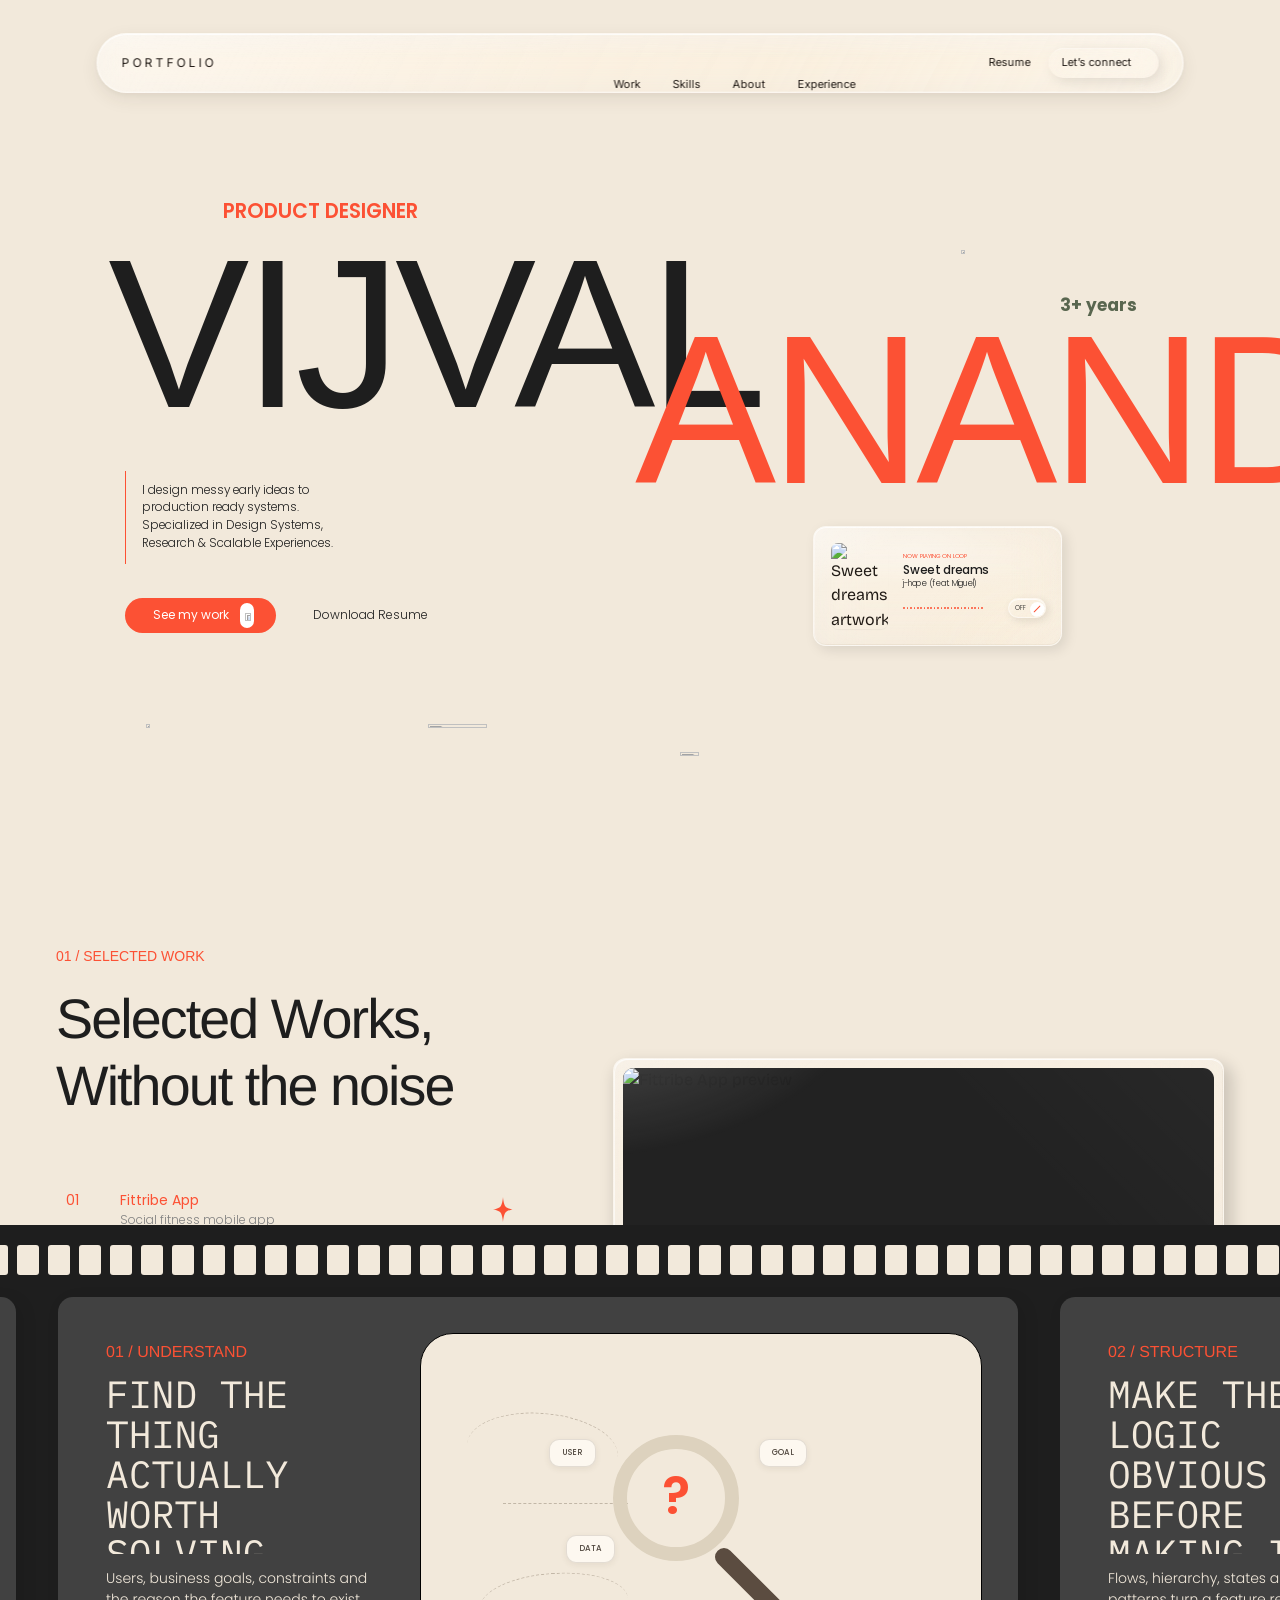
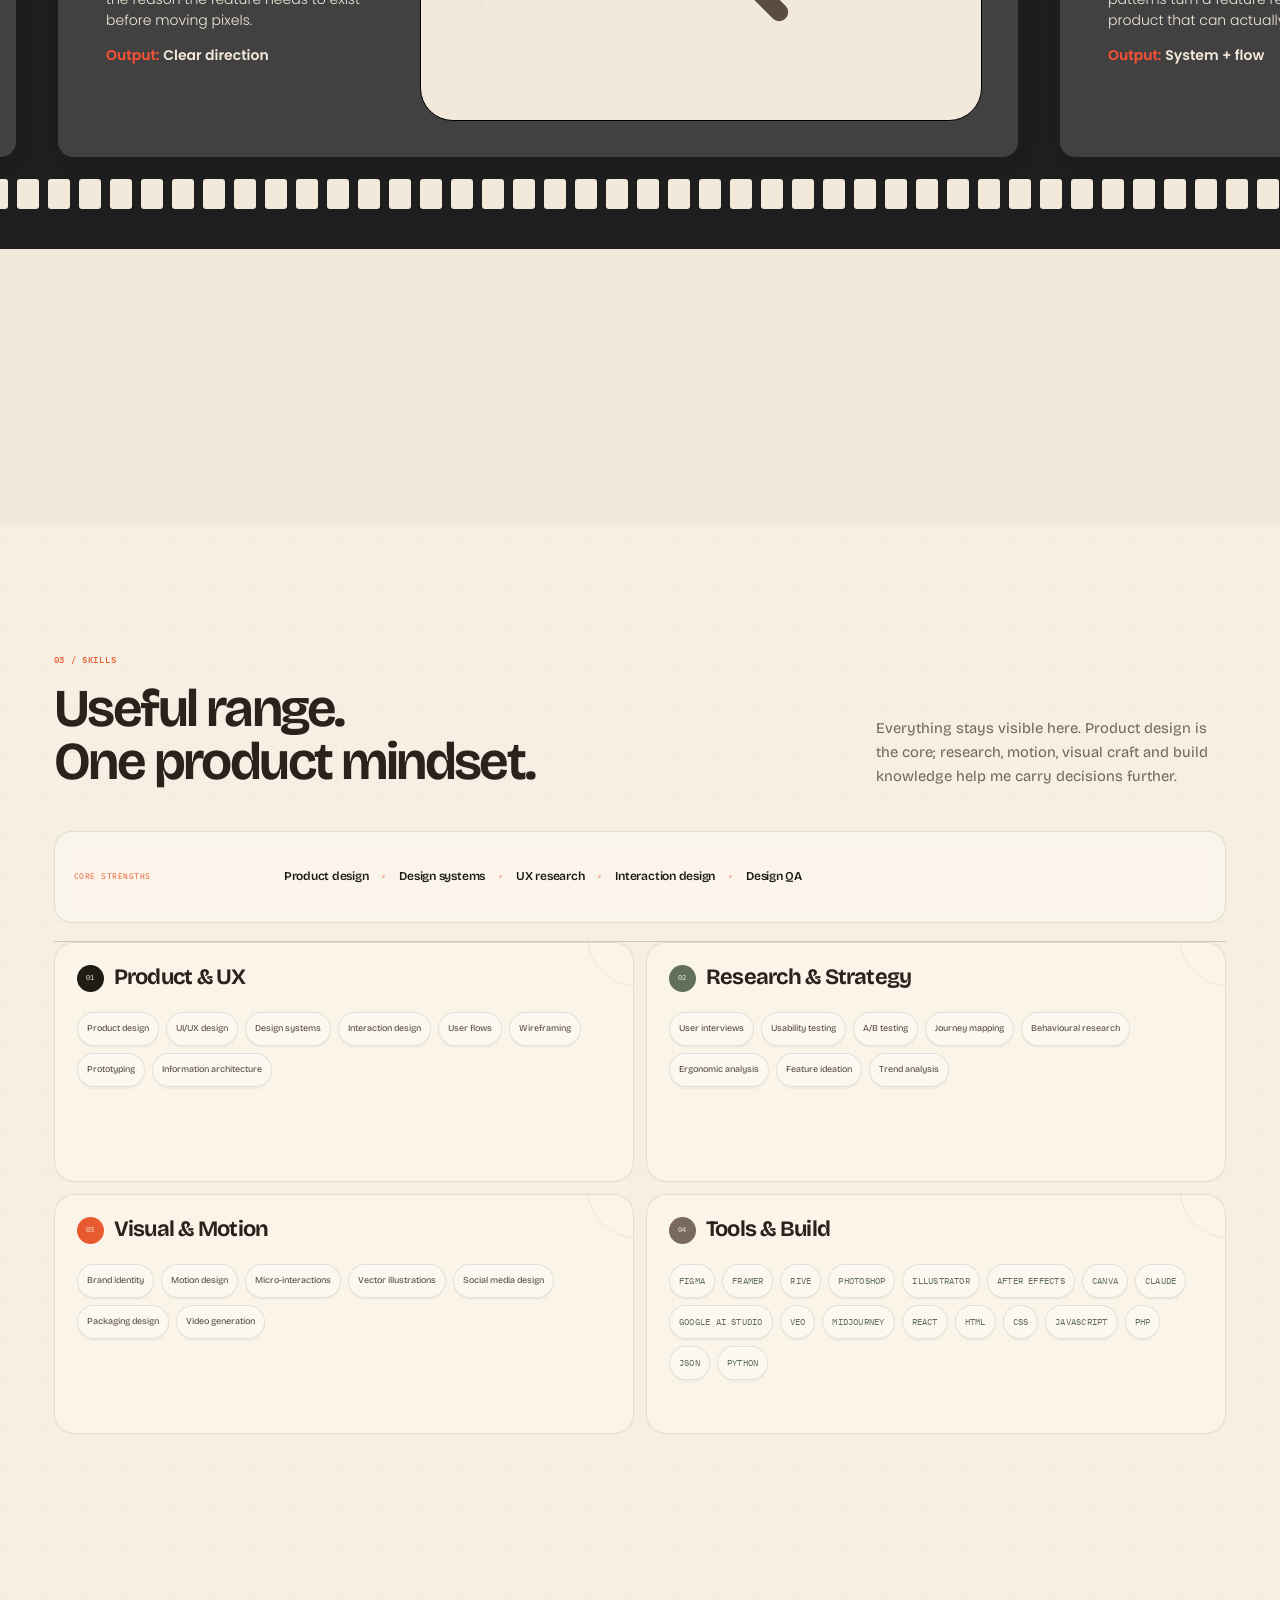
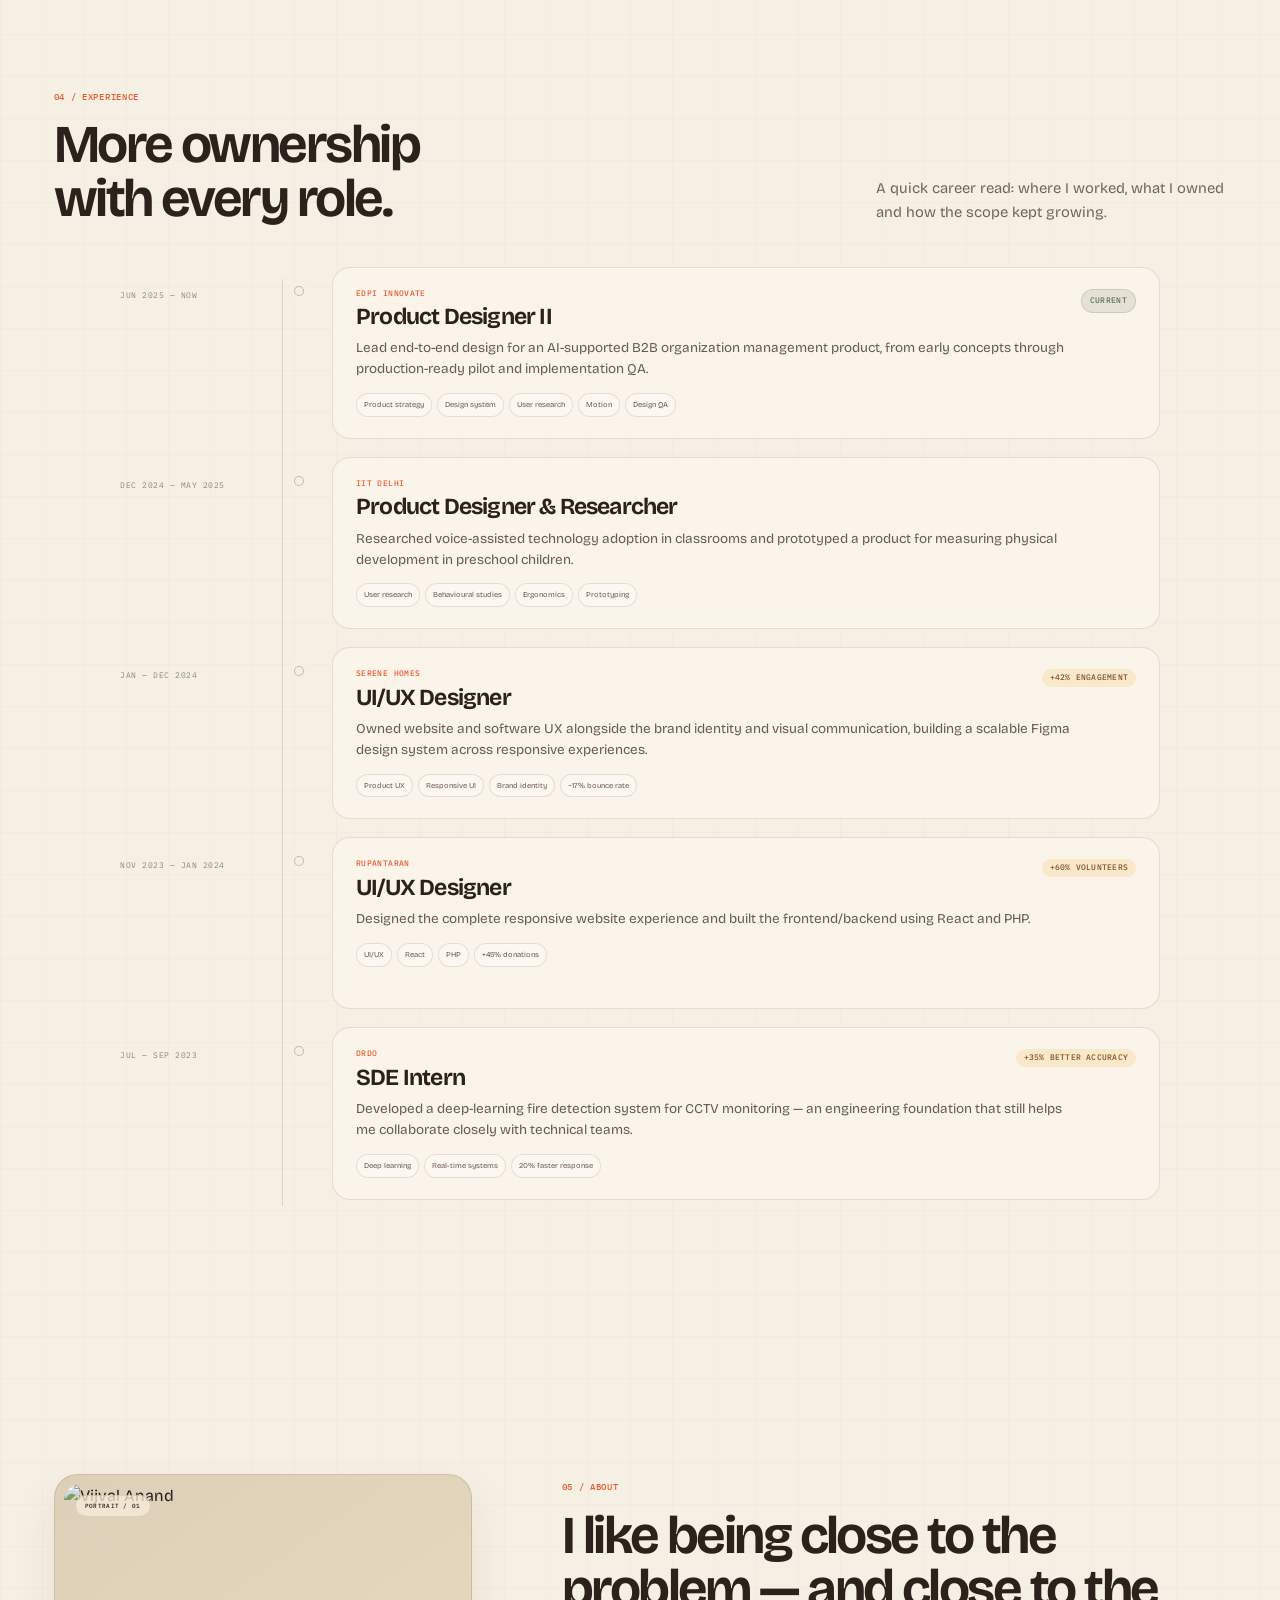
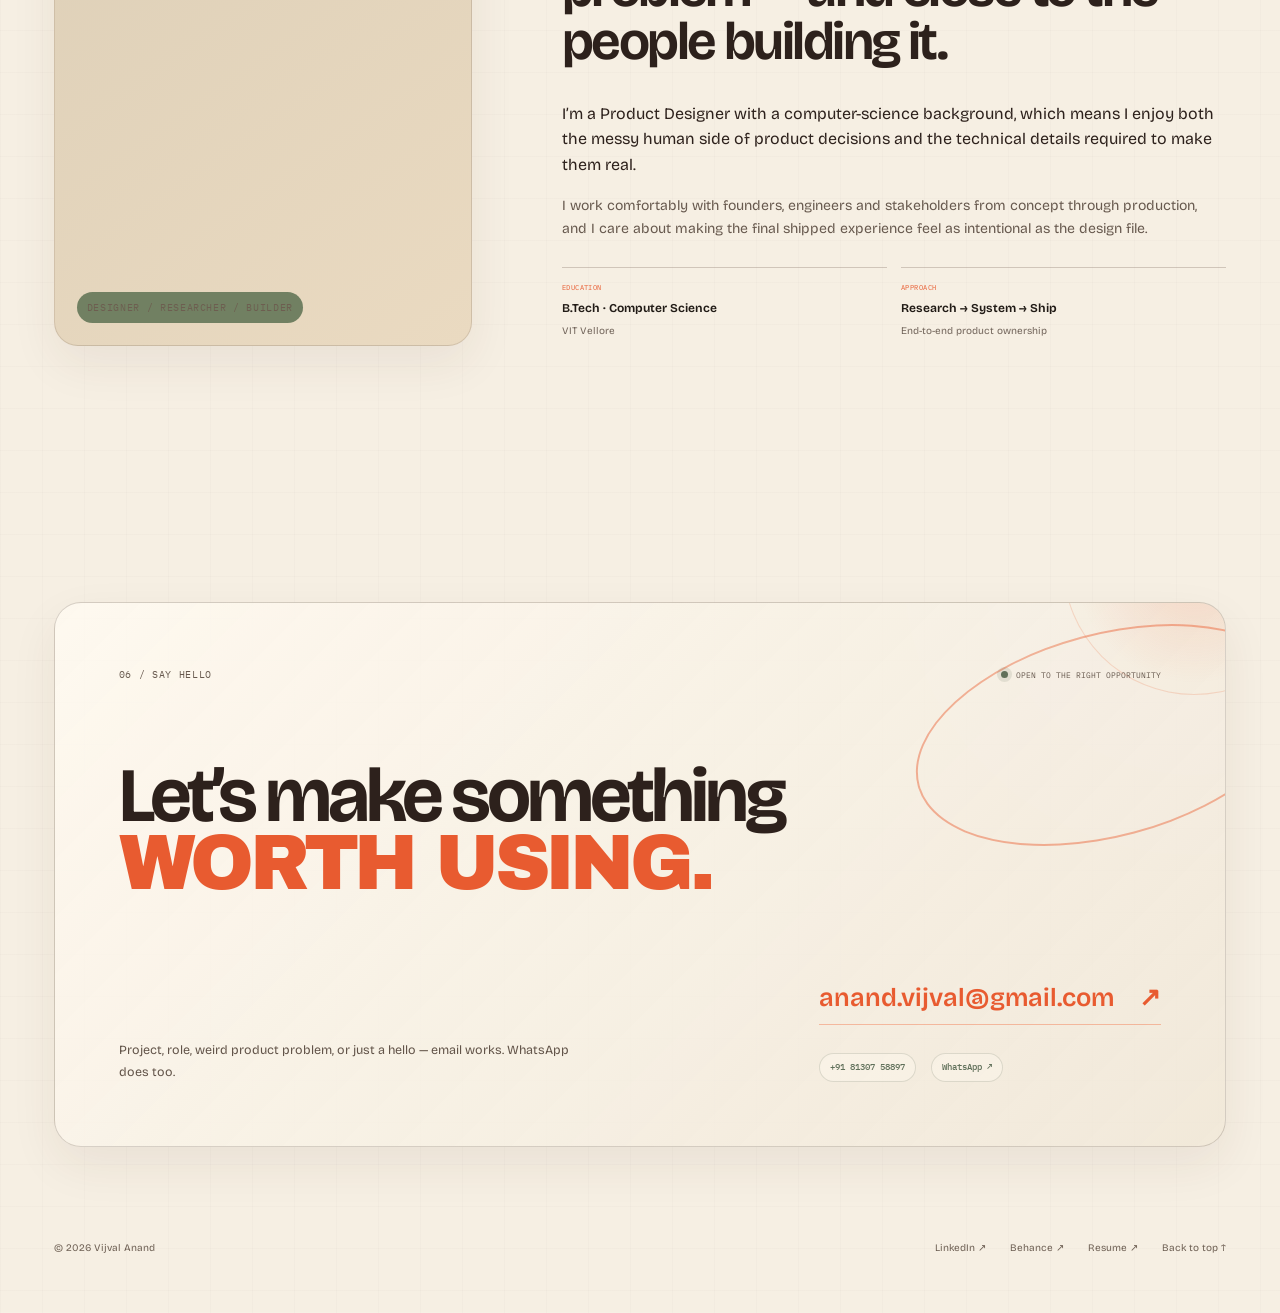
==== _scale-source/index.html @ d4553164 "Add files via upload" ====
<!doctype html>
<html lang="en">
<head>
  <meta charset="UTF-8" />
  <meta name="viewport" content="width=device-width, initial-scale=1.0" />
  <meta name="theme-color" content="#f4ead8" />
  <meta name="description" content="Vijval Anand — Product Designer working across B2B, SaaS, AI products, design systems, research and motion." />
  <title>Vijval Anand — Product Designer</title>
  <link rel="preconnect" href="https://fonts.googleapis.com">
  <link rel="preconnect" href="https://fonts.gstatic.com" crossorigin>
  <link rel="preconnect" href="https://fonts.cdnfonts.com" crossorigin>
  <link href="https://fonts.googleapis.com/css2?family=Archivo+Black&family=Bricolage+Grotesque:opsz,wght@12..96,400;12..96,500;12..96,600;12..96,700;12..96,800&family=IBM+Plex+Mono:wght@400;500&display=swap" rel="stylesheet">
  <link rel="stylesheet" href="style.css" />
  <link rel="stylesheet" href="retro-fusion.css" />
  <link rel="stylesheet" href="refine.css" />
  <link rel="stylesheet" href="polish.css" />
  <link href="https://fonts.googleapis.com/css2?family=Inter:wght@400&family=Poppins:wght@300;400;500;600;700&display=swap" rel="stylesheet">
  <link rel="stylesheet" href="figma-hero.css" />
  <link href="https://fonts.cdnfonts.com/css/zillah-modern" rel="stylesheet">
  <link rel="preload" as="image" href="assets/figma-work/fittribe-thumbnail.webp" type="image/webp" fetchpriority="high">
  <link rel="preload" as="image" href="assets/textures/figma-noise.png" type="image/png">
  <link rel="stylesheet" href="figma-work.css" />
  <link rel="stylesheet" href="figma-process.css" />
</head>
<body>
  <div class="grain" aria-hidden="true"></div>
  <div class="cursor-glow" aria-hidden="true"></div>
  <div class="scroll-progress" aria-hidden="true"><span></span></div>

  <nav class="figma-nav" aria-label="Primary navigation" data-figma-node="429:2375">
          <a class="figma-nav-logo" href="#top">PORTFOLIO</a>
          <div class="figma-nav-links">
            <a href="#work">Work</a>
            <a href="#skills">Skills</a>
            <a href="#about">About</a>
            <a href="#experience">Experience</a>
          </div>
          <div class="figma-nav-actions">
            <a class="figma-nav-resume" href="assets/Vijval_Resume.pdf" data-resume-trigger>Resume</a>
            <a class="figma-connect-glass" href="#contact">
              <span>Let’s connect</span>
              <img src="https://www.figma.com/api/mcp/asset/bf5cb0ce-2b93-4015-be68-c9fdbb4f3000.svg" alt="" aria-hidden="true" />
            </a>
          </div>
        </nav>

  <main id="top">
    <section class="figma-hero-section" aria-label="Vijval Anand — Product Designer">
      <div class="figma-hero-stage" data-figma-node="429:2303">

        <div class="figma-role-label" data-figma-node="429:2371">
          <span>PRODUCT DESIGNER</span>
          <img src="https://www.figma.com/api/mcp/asset/9bc28265-2f8c-491a-a701-039bccd8dd89.svg" alt="" aria-hidden="true" />
        </div>

        <div class="figma-name figma-name-first" data-noise-text="VIJVAL" data-figma-node="429:2210">VIJVAL</div>
        <div class="figma-name figma-name-last" data-noise-text="ANAND" data-figma-node="429:2211">ANAND</div>
        <div class="figma-years" data-figma-node="429:2212">3+ years</div>

        <div class="figma-intro" data-figma-node="429:2274">
          <span class="figma-intro-line" aria-hidden="true"></span>
          <p>I design messy early ideas to production ready systems. Specialized in Design Systems, Research &amp; Scalable Experiences.</p>
        </div>

        <div class="figma-actions" data-figma-node="429:2407">
          <a class="figma-primary-action" href="#work">
            <span>See my work</span>
            <span class="figma-action-icon"><img src="https://www.figma.com/api/mcp/asset/d17f0d89-137d-4827-969a-152e651d9ded.svg" alt="" aria-hidden="true" /></span>
          </a>
          <a class="figma-resume-action" href="assets/Vijval_Resume.pdf" data-resume-trigger>
            <span>Download Resume</span>
            <img src="https://www.figma.com/api/mcp/asset/ec9b4a0a-3a9a-4280-a5f1-060e885b06fa.svg" alt="" aria-hidden="true" />
          </a>
        </div>

        <img class="figma-computer-shadow" src="https://www.figma.com/api/mcp/asset/3cc7a2b1-2b98-421b-8ca0-23deaf1c7db9.svg" alt="" aria-hidden="true" />
        <img class="figma-lower-shadow" src="https://www.figma.com/api/mcp/asset/7df8db91-e3bf-4e87-8553-56e8a553bc9f.svg" alt="" aria-hidden="true" />

        <div class="figma-computer" data-figma-node="429:2374" aria-hidden="true">
          <img src="https://www.figma.com/api/mcp/asset/e1ca678e-19d3-4ded-a8ff-3c6119bc28ba.png" alt="" />
        </div>

        <article class="figma-music-card figma-liquid-glass" data-figma-node="429:2310" aria-label="Sweet dreams music player by j-hope featuring Miguel">
          <span class="figma-glass-specular" aria-hidden="true"></span>
          <img class="figma-album-art" src="assets/figma-hero/sweet-dreams.png" alt="Sweet dreams artwork featuring j-hope" />
          <div class="figma-track-info">
            <div class="figma-track-copy">
              <span class="figma-playing-label">NOW PLAYING ON LOOP</span>
              <strong>Sweet dreams</strong>
              <span class="figma-track-artist">j-hope (feat. Miguel)</span>
            </div>
            <div class="figma-player-row">
              <div class="figma-waveform" aria-label="Audio waveform visualizer" aria-hidden="true">
                <span class="wave-bar" style="--idle-h:4px"></span>
                <span class="wave-bar" style="--idle-h:8px"></span>
                <span class="wave-bar" style="--idle-h:13px"></span>
                <span class="wave-bar" style="--idle-h:18px"></span>
                <span class="wave-bar" style="--idle-h:11px"></span>
                <span class="wave-bar" style="--idle-h:15px"></span>
                <span class="wave-bar" style="--idle-h:10px"></span>
                <span class="wave-bar" style="--idle-h:7px"></span>
                <span class="wave-bar" style="--idle-h:5px"></span>
                <span class="wave-bar" style="--idle-h:3px"></span>
                <span class="wave-bar" style="--idle-h:2px"></span>
                <span class="wave-bar" style="--idle-h:2px"></span>
                <span class="wave-bar" style="--idle-h:2px"></span>
                <span class="wave-bar" style="--idle-h:2px"></span>
                <span class="wave-bar" style="--idle-h:2px"></span>
                <span class="wave-bar" style="--idle-h:2px"></span>
                <span class="wave-bar" style="--idle-h:2px"></span>
                <span class="wave-bar" style="--idle-h:2px"></span>
                <span class="wave-bar" style="--idle-h:2px"></span>
                <span class="wave-bar" style="--idle-h:2px"></span>
                <span class="wave-bar" style="--idle-h:2px"></span>
                <span class="wave-bar" style="--idle-h:2px"></span>
                <span class="wave-bar" style="--idle-h:2px"></span>
                <span class="wave-bar" style="--idle-h:2px"></span>
              </div>
              <button class="figma-sound-toggle figma-liquid-glass-toggle" type="button" aria-pressed="false" aria-label="Turn music on">
                <span class="figma-sound-label">OFF</span>
                <span class="figma-sound-icon" aria-hidden="true">
                  <img src="https://www.figma.com/api/mcp/asset/f67e00c0-a671-408b-be11-2dcfa74e40b6.svg" alt="" />
                  <i class="figma-mute-slash"></i>
                </span>
              </button>
            </div>
          </div>
          <audio class="figma-hero-audio" preload="auto" loop playsinline src="assets/audio/sweet-dreams.mp3"></audio>
          <span class="sr-only figma-audio-status" aria-live="polite">Music is off</span>
        </article>

        <img class="figma-star figma-star-bottom" src="https://www.figma.com/api/mcp/asset/a44b5888-bd8c-495c-a899-9b7d9380162c.svg" alt="" aria-hidden="true" />
        <img class="figma-star figma-star-top" src="https://www.figma.com/api/mcp/asset/a44b5888-bd8c-495c-a899-9b7d9380162c.svg" alt="" aria-hidden="true" />
      </div>
    </section>

    <section id="work" class="figma-work-section" aria-label="Selected work" data-figma-node="436:3098">
      <div class="figma-work-layout">
        <div class="figma-work-left">
          <header class="figma-work-heading" data-figma-node="436:3100">
            <p class="figma-work-kicker" data-figma-node="436:3102">01 / SELECTED WORK</p>
            <h2 class="figma-work-title" data-figma-node="436:3103">
              <span class="figma-work-title-text">
                <span>Selected Works,</span>
                <span>Without the noise</span>
              </span>
            </h2>
          </header>

          <div id="figma-work-list" class="figma-work-list" aria-label="Selected portfolio projects"></div>
        </div>

        <div class="figma-work-preview-wrap">
          <article id="figma-work-preview" class="figma-work-preview" aria-live="polite" data-figma-node="436:3152"></article>
        </div>
      </div>
    </section>

    <section id="process" class="figma-process-section" aria-label="How I work" data-figma-node="455:4405">
      <div class="figma-process-stage">
        <p class="figma-process-kicker" data-figma-node="455:4409">02 / HOW I WORK</p>

        <h2 class="figma-process-title" data-figma-node="455:4406">
          <span>Simple process</span>
          <span>Strong follow through</span>
        </h2>

        <div class="figma-process-note" data-figma-node="455:4407">
          <p>I stay close to the problem from the first question to implementation, so the thinking does not disappear at handoff.</p>
        </div>

        <div class="figma-film" id="figma-process-film" data-figma-node="455:4411">
          <div class="figma-film-perfs figma-film-perfs-top" aria-hidden="true"></div>

          <div class="figma-film-scenes">
            <article class="figma-film-card figma-film-card-blank" aria-hidden="true"></article>

            <article class="figma-film-card" data-process-step="01">
              <div class="figma-film-copy">
                <span class="figma-film-step">01 / UNDERSTAND</span>
                <h3>Find the thing actually worth solving.</h3>
                <p>Users, business goals, constraints and the reason the feature needs to exist before moving pixels.</p>
                <p class="figma-film-output"><strong>Output:</strong> <b>Clear direction</b></p>
              </div>
              <div class="figma-process-visual" aria-hidden="true">
                <span class="fp-dash fp-dash-a"></span>
                <span class="fp-dash fp-dash-b"></span>
                <span class="fp-dash fp-dash-c"></span>
                <span class="fp-chip fp-user">USER</span>
                <span class="fp-chip fp-data">DATA</span>
                <span class="fp-chip fp-goal">GOAL</span>
                <span class="fp-lens"><em>?</em><i></i></span>
              </div>
            </article>

            <article class="figma-film-card" data-process-step="02">
              <div class="figma-film-copy">
                <span class="figma-film-step">02 / STRUCTURE</span>
                <h3>Make the logic obvious before making it beautiful.</h3>
                <p>Flows, hierarchy, states and reusable patterns turn a feature request into a product that can actually scale.</p>
                <p class="figma-film-output"><strong>Output:</strong> <b>System + flow</b></p>
              </div>
              <div class="figma-process-visual" aria-hidden="true">
                <span class="fp-dash fp-dash-a"></span>
                <span class="fp-dash fp-dash-b"></span>
                <span class="fp-dash fp-dash-c"></span>
                <span class="fp-chip fp-user">USER</span>
                <span class="fp-chip fp-data">DATA</span>
                <span class="fp-chip fp-goal">GOAL</span>
                <span class="fp-lens"><em>?</em><i></i></span>
              </div>
            </article>

            <article class="figma-film-card" data-process-step="03">
              <div class="figma-film-copy">
                <span class="figma-film-step">03 / PROTOTYPE</span>
                <h3>Make it real enough to break early.</h3>
                <p>I prototype the moments that matter, test assumptions and let motion explain behaviour before engineering has to guess.</p>
                <p class="figma-film-output"><strong>Output:</strong> <b>Testable behaviour</b></p>
              </div>
              <div class="figma-process-visual" aria-hidden="true">
                <span class="fp-dash fp-dash-a"></span>
                <span class="fp-dash fp-dash-b"></span>
                <span class="fp-dash fp-dash-c"></span>
                <span class="fp-chip fp-user">USER</span>
                <span class="fp-chip fp-data">DATA</span>
                <span class="fp-chip fp-goal">GOAL</span>
                <span class="fp-lens"><em>?</em><i></i></span>
              </div>
            </article>

            <article class="figma-film-card" data-process-step="04">
              <div class="figma-film-copy">
                <span class="figma-film-step">04 / SHIP + REFINE</span>
                <h3>Stay until the pixels survive production.</h3>
                <p>Handoff, implementation review, responsive behaviour and design QA. The final product matters more than the Figma screenshot.</p>
                <p class="figma-film-output"><strong>Output:</strong> <b>Design-accurate release</b></p>
              </div>
              <div class="figma-process-visual" aria-hidden="true">
                <span class="fp-dash fp-dash-a"></span>
                <span class="fp-dash fp-dash-b"></span>
                <span class="fp-dash fp-dash-c"></span>
                <span class="fp-chip fp-user">USER</span>
                <span class="fp-chip fp-data">DATA</span>
                <span class="fp-chip fp-goal">GOAL</span>
                <span class="fp-lens"><em>?</em><i></i></span>
              </div>
            </article>

            <article class="figma-film-card figma-film-card-blank figma-film-card-blank-end" aria-hidden="true"></article>
          </div>

          <div class="figma-film-perfs figma-film-perfs-bottom" aria-hidden="true"></div>
        </div>
      </div>
    </section>

    <section id="skills" class="skills-section shell section-space">
      <div class="section-heading reveal-up">
        <div>
          <span class="section-index mono">03 / SKILLS</span>
          <h2>Useful range.<br>One product mindset.</h2>
        </div>
        <p>Everything stays visible here. Product design is the core; research, motion, visual craft and build knowledge help me carry decisions further.</p>
      </div>

      <div class="skills-core reveal-up">
        <span class="mono">CORE STRENGTHS</span>
        <div class="skills-core-list">
          <strong>Product design</strong><i></i><strong>Design systems</strong><i></i><strong>UX research</strong><i></i><strong>Interaction design</strong><i></i><strong>Design QA</strong>
        </div>
      </div>

      <div class="skills-board">
        <article class="skill-row reveal-up">
          <div class="skill-row-title"><span class="mono">01</span><h3>Product & UX</h3></div>
          <div class="skill-chips"><span>Product design</span><span>UI/UX design</span><span>Design systems</span><span>Interaction design</span><span>User flows</span><span>Wireframing</span><span>Prototyping</span><span>Information architecture</span></div>
        </article>
        <article class="skill-row reveal-up">
          <div class="skill-row-title"><span class="mono">02</span><h3>Research & Strategy</h3></div>
          <div class="skill-chips"><span>User interviews</span><span>Usability testing</span><span>A/B testing</span><span>Journey mapping</span><span>Behavioural research</span><span>Ergonomic analysis</span><span>Feature ideation</span><span>Trend analysis</span></div>
        </article>
        <article class="skill-row reveal-up">
          <div class="skill-row-title"><span class="mono">03</span><h3>Visual & Motion</h3></div>
          <div class="skill-chips"><span>Brand identity</span><span>Motion design</span><span>Micro-interactions</span><span>Vector illustrations</span><span>Social media design</span><span>Packaging design</span><span>Video generation</span></div>
        </article>
        <article class="skill-row reveal-up">
          <div class="skill-row-title"><span class="mono">04</span><h3>Tools & Build</h3></div>
          <div class="skill-chips tool-chips"><span>Figma</span><span>Framer</span><span>Rive</span><span>Photoshop</span><span>Illustrator</span><span>After Effects</span><span>Canva</span><span>Claude</span><span>Google AI Studio</span><span>Veo</span><span>Midjourney</span><span>React</span><span>HTML</span><span>CSS</span><span>JavaScript</span><span>PHP</span><span>JSON</span><span>Python</span></div>
        </article>
      </div>
    </section>

    <section id="experience" class="experience-section shell section-space">
      <div class="section-heading reveal-up">
        <div>
          <span class="section-index mono">04 / EXPERIENCE</span>
          <h2>More ownership<br>with every role.</h2>
        </div>
        <p>A quick career read: where I worked, what I owned and how the scope kept growing.</p>
      </div>

      <div class="career-timeline" data-career-timeline>
        <div class="career-line" aria-hidden="true"><span></span></div>

        <article class="career-item reveal-up">
          <div class="career-date mono">JUN 2025 — NOW</div>
          <span class="career-node" aria-hidden="true"></span>
          <div class="career-card current-role">
            <div class="career-card-top">
              <div><span class="career-company">EdPi Innovate</span><h3>Product Designer II</h3></div>
              <span class="career-current">Current</span>
            </div>
            <p>Lead end-to-end design for an AI-supported B2B organization management product, from early concepts through production-ready pilot and implementation QA.</p>
            <div class="career-tags"><span>Product strategy</span><span>Design system</span><span>User research</span><span>Motion</span><span>Design QA</span></div>
          </div>
        </article>

        <article class="career-item reveal-up">
          <div class="career-date mono">DEC 2024 — MAY 2025</div>
          <span class="career-node" aria-hidden="true"></span>
          <div class="career-card">
            <div class="career-card-top"><div><span class="career-company">IIT Delhi</span><h3>Product Designer & Researcher</h3></div></div>
            <p>Researched voice-assisted technology adoption in classrooms and prototyped a product for measuring physical development in preschool children.</p>
            <div class="career-tags"><span>User research</span><span>Behavioural studies</span><span>Ergonomics</span><span>Prototyping</span></div>
          </div>
        </article>

        <article class="career-item reveal-up">
          <div class="career-date mono">JAN — DEC 2024</div>
          <span class="career-node" aria-hidden="true"></span>
          <div class="career-card">
            <div class="career-card-top"><div><span class="career-company">Serene Homes</span><h3>UI/UX Designer</h3></div><span class="career-impact">+42% engagement</span></div>
            <p>Owned website and software UX alongside the brand identity and visual communication, building a scalable Figma design system across responsive experiences.</p>
            <div class="career-tags"><span>Product UX</span><span>Responsive UI</span><span>Brand identity</span><span>−17% bounce rate</span></div>
          </div>
        </article>

        <article class="career-item reveal-up">
          <div class="career-date mono">NOV 2023 — JAN 2024</div>
          <span class="career-node" aria-hidden="true"></span>
          <div class="career-card">
            <div class="career-card-top"><div><span class="career-company">Rupantaran</span><h3>UI/UX Designer</h3></div><span class="career-impact">+60% volunteers</span></div>
            <p>Designed the complete responsive website experience and built the frontend/backend using React and PHP.</p>
            <div class="career-tags"><span>UI/UX</span><span>React</span><span>PHP</span><span>+45% donations</span></div>
          </div>
        </article>

        <article class="career-item reveal-up">
          <div class="career-date mono">JUL — SEP 2023</div>
          <span class="career-node" aria-hidden="true"></span>
          <div class="career-card">
            <div class="career-card-top"><div><span class="career-company">DRDO</span><h3>SDE Intern</h3></div><span class="career-impact">+35% better accuracy</span></div>
            <p>Developed a deep-learning fire detection system for CCTV monitoring — an engineering foundation that still helps me collaborate closely with technical teams.</p>
            <div class="career-tags"><span>Deep learning</span><span>Real-time systems</span><span>20% faster response</span></div>
          </div>
        </article>
      </div>
    </section>

    <section id="about" class="about-section shell section-space">
      <div class="about-image bento-reveal">
        <img src="assets/vijval-about.png" alt="Vijval Anand" />
        <div class="image-caption mono">DESIGNER / RESEARCHER / BUILDER</div>
      </div>

      <div class="about-copy reveal-up">
        <span class="section-index mono">05 / ABOUT</span>
        <h2>I like being close to the problem — and close to the people building it.</h2>
        <p class="about-lead">
          I’m a Product Designer with a computer-science background, which means I enjoy both the messy human side of product decisions and the technical details required to make them real.
        </p>
        <p>
          I work comfortably with founders, engineers and stakeholders from concept through production, and I care about making the final shipped experience feel as intentional as the design file.
        </p>

        <div class="about-facts">
          <div><span class="mono">Education</span><strong>B.Tech · Computer Science</strong><small>VIT Vellore</small></div>
          <div><span class="mono">Approach</span><strong>Research → System → Ship</strong><small>End-to-end product ownership</small></div>
        </div>
      </div>
    </section>

    <section id="contact" class="contact-section shell">
      <div class="contact-card reveal-up">
        <div class="contact-top">
          <span class="mono">06 / SAY HELLO</span>
          <span class="contact-availability"><i></i> OPEN TO THE RIGHT OPPORTUNITY</span>
        </div>
        <h2>Let’s make something<br><span class="contact-accent">worth using.</span></h2>
        <div class="contact-bottom">
          <p>Project, role, weird product problem, or just a hello — email works. WhatsApp does too.</p>
          <a class="contact-email" href="mailto:anand.vijval@gmail.com">anand.vijval@gmail.com <span>↗</span></a>
          <div class="contact-secondary">
            <a href="tel:+918130758897">+91 81307 58897</a>
            <a href="https://wa.me/918130758897" target="_blank" rel="noopener">WhatsApp ↗</a>
          </div>
        </div>
      </div>
    </section>
  </main>

  <footer class="site-footer shell">
    <div>© <span id="year"></span> Vijval Anand</div>
    <div class="footer-links">
      <a href="https://www.linkedin.com/in/vijval-anand" target="_blank" rel="noopener">LinkedIn ↗</a>
      <a href="https://www.behance.net/vijvalanand" target="_blank" rel="noopener">Behance ↗</a>
      <a href="assets/Vijval_Resume.pdf" target="_blank" rel="noopener">Resume ↗</a>
      <a href="#top">Back to top ↑</a>
    </div>
  </footer>


  <div id="viewer" class="viewer" aria-hidden="true">
    <button class="viewer-backdrop" type="button" aria-label="Close viewer"></button>
    <div class="viewer-shell" role="dialog" aria-modal="true" aria-labelledby="viewer-title">
      <div class="viewer-bar"><div><span class="mono">VIEWING</span><strong id="viewer-title">Project</strong></div><button id="viewer-close" class="viewer-close tactile" type="button" aria-label="Close project viewer">×</button></div>
      <div id="viewer-content" class="viewer-content"></div>
    </div>
  </div>

  <script src="https://cdnjs.cloudflare.com/ajax/libs/gsap/3.12.5/gsap.min.js"></script>
  <script src="https://cdnjs.cloudflare.com/ajax/libs/gsap/3.12.5/ScrollTrigger.min.js"></script>
  <script src="projects.js"></script>
  <script src="script.js"></script>
  <script src="refine.js"></script>
  <script src="figma-work.js"></script>
  <script src="figma-process.js"></script>
  <script src="assets/audio/sweet-dreams-waveform.js"></script>
  <script src="figma-hero.js"></script>
</body>
</html>
---- _scale-source/style.css ----
:root {
  --bg: #f4f2ed;
  --surface: #ebe8e1;
  --surface-2: #e2ded5;
  --surface-soft: rgba(255,255,255,.32);
  --ink: #171714;
  --muted: #5d5a53;
  --muted-soft: #817d74;
  --line: rgba(23, 23, 20, .13);
  --line-strong: rgba(23, 23, 20, .20);
  --white: #fbfaf6;
  --accent: #5866df;
  --accent-soft: #d7dcff;
  --lime: #d3f57d;
  --radius: 26px;
  --gutter: clamp(24px, 5vw, 72px);
  --shell: min(1320px, calc(100vw - (var(--gutter) * 2)));
  --section-gap: clamp(120px, 13vw, 190px);
  --ease-smooth: cubic-bezier(.2,.75,.2,1);
}

* { box-sizing: border-box; }
html { scroll-behavior: smooth; }
html, body { min-height: 100%; }
body {
  margin: 0;
  background: var(--bg);
  color: var(--ink);
  font-family: "Manrope", sans-serif;
  -webkit-font-smoothing: antialiased;
  text-rendering: optimizeLegibility;
  overflow-x: hidden;
}
body.menu-open { overflow: hidden; }

::selection { background: var(--accent); color: #fff; }
img { display: block; width: 100%; }
a { color: inherit; text-decoration: none; }
button { font: inherit; }
section[id] { scroll-margin-top: 110px; }

.grain {
  pointer-events: none;
  position: fixed;
  inset: 0;
  z-index: 9999;
  opacity: .065;
  mix-blend-mode: multiply;
  background-image: url("data:image/svg+xml,%3Csvg viewBox='0 0 180 180' xmlns='http://www.w3.org/2000/svg'%3E%3Cfilter id='n'%3E%3CfeTurbulence type='fractalNoise' baseFrequency='.88' numOctaves='4' stitchTiles='stitch'/%3E%3C/filter%3E%3Crect width='100%25' height='100%25' filter='url(%23n)' opacity='.38'/%3E%3C/svg%3E");
}

.cursor-glow {
  position: fixed;
  top: 0;
  left: 0;
  width: 360px;
  height: 360px;
  border-radius: 50%;
  pointer-events: none;
  z-index: -1;
  background: radial-gradient(circle, rgba(88, 102, 223, .075), transparent 68%);
  opacity: 0;
  will-change: transform;
  transition: opacity .3s ease;
}

.scroll-progress {
  position: fixed;
  z-index: 1100;
  left: 0;
  top: 0;
  height: 2px;
  width: 100%;
  pointer-events: none;
}
.scroll-progress span {
  display: block;
  width: 100%;
  height: 100%;
  background: var(--accent);
  transform: scaleX(0);
  transform-origin: left;
  will-change: transform;
}

.shell { width: var(--shell); margin-inline: auto; }
.section-space { padding-top: var(--section-gap); }
.mono {
  font-family: "DM Mono", monospace;
  letter-spacing: .045em;
  text-transform: uppercase;
}

.site-header {
  position: fixed;
  z-index: 900;
  top: 18px;
  left: 50%;
  transform: translateX(-50%);
  width: var(--shell);
  height: 62px;
  padding: 0 16px;
  border: 1px solid rgba(23, 23, 20, .09);
  border-radius: 17px;
  background: rgba(244, 242, 237, .82);
  backdrop-filter: blur(20px) saturate(120%);
  -webkit-backdrop-filter: blur(20px) saturate(120%);
  display: grid;
  grid-template-columns: 1fr auto 1fr;
  align-items: center;
  box-shadow: 0 8px 32px rgba(23, 23, 20, .035);
}
.brand {
  display: inline-flex;
  align-items: center;
  gap: 11px;
  width: fit-content;
  font-size: 13px;
  font-weight: 700;
  letter-spacing: -.01em;
}
.brand-mark {
  width: 32px;
  height: 32px;
  display: grid;
  place-items: center;
  background: var(--ink);
  color: var(--bg);
  border-radius: 9px;
  font-family: "DM Mono", monospace;
  font-size: 10px;
}
.desktop-nav { display: flex; align-items: center; gap: 27px; font-size: 12px; font-weight: 600; }
.desktop-nav a, .footer-links a, .text-link { position: relative; }
.desktop-nav a::after, .footer-links a::after, .text-link::after {
  content: "";
  position: absolute;
  left: 0;
  right: 100%;
  bottom: -4px;
  height: 1px;
  background: currentColor;
  transition: right .3s var(--ease-smooth);
}
.desktop-nav a:hover::after, .footer-links a:hover::after, .text-link:hover::after { right: 0; }
.header-cta {
  justify-self: end;
  display: inline-flex;
  align-items: center;
  gap: 8px;
  font-size: 11px;
  font-weight: 650;
  border: 1px solid var(--line);
  border-radius: 999px;
  padding: 9px 13px;
  transition: background .28s ease, transform .28s var(--ease-smooth), border-color .28s ease;
}
.header-cta:hover { background: rgba(255,255,255,.52); border-color: var(--line-strong); transform: translateY(-1px); }
.status-dot, .contact-availability i {
  width: 7px;
  height: 7px;
  border-radius: 50%;
  background: #62ad6b;
  box-shadow: 0 0 0 4px rgba(98, 173, 107, .12);
}
.menu-button { display: none; border: 0; background: transparent; width: 40px; height: 40px; padding: 8px; cursor: pointer; }
.menu-button span { display: block; height: 1px; background: var(--ink); margin: 7px 0; transition: transform .25s ease; }
.mobile-menu { display: none; }

.hero {
  min-height: 94svh;
  padding-top: 142px;
  padding-bottom: clamp(70px, 8vw, 105px);
  display: grid;
  grid-template-columns: minmax(0, 1.5fr) minmax(330px, .68fr);
  gap: clamp(55px, 7vw, 115px);
  align-items: center;
}
.hero-copy { max-width: 920px; }
.eyebrow { display: flex; align-items: center; gap: 8px; flex-wrap: wrap; }
.eyebrow span {
  border: 1px solid var(--line);
  border-radius: 999px;
  padding: 7px 10px;
  font-family: "DM Mono", monospace;
  font-size: 9px;
  letter-spacing: .035em;
  text-transform: uppercase;
  background: rgba(255,255,255,.18);
  color: #45433e;
}
.hero-title {
  margin: 27px 0 38px;
  font-size: clamp(58px, 6.45vw, 104px);
  line-height: .94;
  letter-spacing: -.064em;
  font-weight: 600;
  max-width: 1020px;
}
.hero-title-line { display: block; }
.hero-title-accent {
  font-style: italic;
  font-weight: 500;
  color: transparent;
  -webkit-text-stroke: 1.45px var(--ink);
}
.hero-bottom {
  display: grid;
  grid-template-columns: minmax(280px, 520px) auto;
  align-items: end;
  gap: 48px;
  border-top: 1px solid var(--line-strong);
  padding-top: 24px;
}
.hero-intro { margin: 0; color: var(--muted); line-height: 1.72; font-size: 14px; max-width: 520px; }
.hero-actions { display: flex; align-items: center; gap: 23px; white-space: nowrap; }
.button {
  display: inline-flex;
  align-items: center;
  justify-content: space-between;
  gap: 28px;
  min-height: 47px;
  padding: 0 17px;
  border-radius: 13px;
  font-size: 11px;
  font-weight: 700;
  transition: transform .3s var(--ease-smooth), border-radius .3s var(--ease-smooth), box-shadow .3s ease;
}
.button:hover { transform: translateY(-2px); border-radius: 17px; box-shadow: 0 10px 24px rgba(23,23,20,.12); }
.button-dark { background: var(--ink); color: var(--white); }
.text-link { font-size: 11px; font-weight: 700; }

.hero-visual {
  position: relative;
  min-height: 540px;
  display: flex;
  align-items: center;
  justify-content: center;
  perspective: 1100px;
}
.portrait-card {
  position: relative;
  width: min(100%, 395px);
  transform: rotate(1.3deg);
  padding: 9px;
  border: 1px solid rgba(23,23,20,.12);
  background: var(--surface);
  border-radius: 24px;
  box-shadow: 0 28px 74px rgba(23,23,20,.10);
  will-change: transform;
}
.portrait-frame {
  aspect-ratio: .82;
  overflow: hidden;
  border-radius: 18px;
  background: #c8c4ba;
}
.portrait-frame img {
  width: 100%;
  height: 100%;
  object-fit: cover;
  filter: grayscale(1) contrast(1.03);
  transition: filter .55s ease, transform .8s var(--ease-smooth);
}
.portrait-card:hover img { filter: grayscale(.18); transform: scale(1.018); }
.portrait-meta {
  display: flex;
  justify-content: space-between;
  gap: 14px;
  padding: 12px 5px 4px;
  font-size: 9px;
  font-family: "DM Mono", monospace;
  text-transform: uppercase;
  color: var(--muted);
}
.floating-note {
  position: absolute;
  width: 190px;
  padding: 13px 14px;
  background: rgba(251,250,246,.94);
  border: 1px solid rgba(23,23,20,.11);
  border-radius: 13px;
  box-shadow: 0 14px 32px rgba(23,23,20,.07);
  line-height: 1.35;
  will-change: transform;
}
.floating-note span { display: block; font-size: 7.5px; color: var(--muted); margin-bottom: 8px; }
.floating-note strong { font-size: 11px; font-weight: 650; }
.note-a { left: -15px; top: 112px; transform: rotate(-2.6deg); }
.note-b { right: -12px; bottom: 82px; transform: rotate(2.4deg); background: #d6f287; }

.domain-strip { border-top: 1px solid var(--line); border-bottom: 1px solid var(--line); }
.domain-strip-inner {
  min-height: 70px;
  display: flex;
  justify-content: space-between;
  align-items: center;
  gap: 35px;
}
.domain-label { color: var(--muted-soft); font-size: 8px; white-space: nowrap; }
.domain-list { display: flex; align-items: center; justify-content: flex-end; gap: clamp(16px, 2.2vw, 30px); flex-wrap: wrap; font-size: 11px; font-weight: 600; }
.domain-list i { width: 3px; height: 3px; background: var(--muted-soft); border-radius: 50%; opacity: .6; }

.section-heading {
  display: grid;
  grid-template-columns: 1.15fr .55fr;
  gap: clamp(55px, 7vw, 95px);
  align-items: end;
  margin-bottom: clamp(46px, 5vw, 66px);
}
.section-heading.compact { margin-bottom: 44px; }
.section-index { display: block; font-size: 9px; color: var(--muted-soft); margin-bottom: 15px; }
.section-heading h2, .about-copy h2, .contact-card h2 {
  margin: 0;
  font-size: clamp(42px, 4.8vw, 72px);
  line-height: .99;
  letter-spacing: -.052em;
  font-weight: 600;
}
.section-heading p {
  margin: 0;
  max-width: 500px;
  justify-self: end;
  color: var(--muted);
  line-height: 1.78;
  font-size: 13px;
}

.bento-grid {
  display: grid;
  grid-template-columns: repeat(12, 1fr);
  gap: 18px;
}
.project-card {
  position: relative;
  overflow: hidden;
  border-radius: var(--radius);
  border: 1px solid rgba(23,23,20,.105);
  background: var(--surface);
  transform-origin: center;
  will-change: transform, opacity;
  backface-visibility: hidden;
}
.project-card-featured {
  grid-column: 1 / -1;
  min-height: 690px;
  padding: clamp(24px, 3vw, 36px);
  background: #1e1e1b;
  color: var(--white);
}
.project-topline { display: flex; align-items: center; justify-content: space-between; gap: 20px; font-size: 9px; text-transform: uppercase; letter-spacing: .06em; }
.project-number, .project-type { opacity: .67; }
.project-featured-copy { display: grid; grid-template-columns: 1.08fr .58fr; gap: 70px; margin-top: 60px; align-items: end; }
.project-company { display: block; font-family: "DM Mono", monospace; text-transform: uppercase; font-size: 9px; letter-spacing: .045em; margin-bottom: 12px; opacity: .68; }
.project-featured-copy h3 { margin: 0; max-width: 780px; font-size: clamp(34px, 3.8vw, 60px); line-height: 1.035; letter-spacing: -.042em; font-weight: 500; }
.project-featured-copy p { margin: 0; max-width: 440px; color: rgba(248,247,242,.68); font-size: 12.5px; line-height: 1.75; }
.dashboard-art {
  width: min(1030px, 91%);
  height: 342px;
  margin: 52px auto 34px;
  display: grid;
  grid-template-columns: 62px 1fr;
  border-radius: 19px 19px 0 0;
  overflow: hidden;
  background: #f6f5f0;
  color: #20201d;
  box-shadow: 0 54px 90px rgba(0,0,0,.29);
  transform: perspective(1100px) rotateX(7deg) scale(.98);
  transform-origin: bottom;
  will-change: transform;
}
.dash-sidebar { background: #ebe9e2; padding: 18px 13px; display: flex; flex-direction: column; align-items: center; gap: 20px; border-right: 1px solid #dedbd3; }
.dash-logo { width: 28px; height: 28px; border-radius: 8px; background: var(--accent); color: white; display: grid; place-items: center; font: 600 15px/1 "Manrope"; margin-bottom: 9px; }
.dash-sidebar > span:not(.dash-logo) { width: 24px; height: 6px; border-radius: 999px; background: #cfcbc2; }
.dash-main { padding: 22px 25px 0; overflow: hidden; }
.dash-header { display: flex; justify-content: space-between; align-items: center; gap: 15px; }
.dash-header div:first-child { display: flex; flex-direction: column; gap: 4px; }
.dash-header small, .dash-stats small, .chart-label small { color: #7b786f; font-size: 8px; }
.dash-header strong { font-size: 18px; letter-spacing: -.025em; }
.dash-avatar { width: 30px; height: 30px; border-radius: 50%; background: #d0ccc3; border: 4px solid #e7e3db; }
.dash-stats { display: grid; grid-template-columns: repeat(3,1fr); gap: 10px; margin-top: 20px; }
.dash-stats div { border: 1px solid #ddd9d0; border-radius: 12px; padding: 13px; background: #fbfaf6; min-height: 83px; display: grid; grid-template-columns: 1fr auto; align-items: end; }
.dash-stats small { grid-column: 1 / -1; align-self: start; }
.dash-stats strong { font-size: 24px; letter-spacing: -.04em; }
.dash-stats em { font-size: 8px; color: #4e925c; font-style: normal; }
.dash-chart { height: 170px; margin-top: 10px; border: 1px solid #ddd9d0; border-radius: 12px 12px 0 0; background: #fbfaf6; padding: 13px 14px 0; color: var(--accent); }
.chart-label { color: #21211e; display: flex; align-items: center; justify-content: space-between; }
.chart-label span { font-size: 7px; color: #858177; }
.dash-chart svg { width: 100%; height: 126px; margin-top: 3px; }
.project-footer { display: flex; justify-content: space-between; align-items: center; gap: 20px; font: 8px/1.4 "DM Mono", monospace; text-transform: uppercase; letter-spacing: .03em; color: rgba(248,247,242,.54); border-top: 1px solid rgba(248,247,242,.11); padding-top: 18px; }

.image-project { grid-column: span 6; min-height: 570px; padding: 11px 11px 21px; display: flex; flex-direction: column; transition: border-color .35s ease, background .35s ease; }
.image-project:hover { border-color: rgba(23,23,20,.19); background: #e7e3db; }
.project-image-wrap { overflow: hidden; border-radius: 18px; background: #d6d2c9; aspect-ratio: 1.33; }
.project-image-wrap img { width: 100%; height: 100%; object-fit: cover; transition: transform .85s var(--ease-smooth), filter .6s ease; }
.image-project:hover .project-image-wrap img { transform: scale(1.025); }
.image-project-copy { display: flex; justify-content: space-between; gap: 26px; align-items: end; padding: 24px 9px 0; }
.image-project-copy h3 { margin: 0; font-size: clamp(25px, 2.4vw, 36px); line-height: 1.08; letter-spacing: -.038em; font-weight: 600; max-width: 520px; }
.project-arrow { flex: 0 0 auto; width: 42px; height: 42px; border: 1px solid var(--line-strong); border-radius: 50%; display: grid; place-items: center; font-size: 15px; transition: transform .3s var(--ease-smooth), background .3s ease; }
.image-project:hover .project-arrow { transform: translate(2px,-2px); background: var(--white); }
.project-tags { display: flex; gap: 7px; flex-wrap: wrap; margin-top: auto; padding: 22px 9px 0; }
.project-tags span { border: 1px solid var(--line); border-radius: 999px; padding: 7px 9px; font: 8px/1 "DM Mono", monospace; text-transform: uppercase; color: #58564f; background: rgba(255,255,255,.2); }
.research-project { grid-column: span 6; min-height: 570px; padding: 26px; background: #e7eaf6; display: flex; flex-direction: column; color: #1d2030; }
.research-art { position: relative; height: 305px; margin: 25px -4px 24px; }
.research-paper { position: absolute; width: 210px; height: 270px; padding: 18px; background: #faf9f5; border: 1px solid rgba(29,32,48,.11); border-radius: 5px; box-shadow: 0 16px 32px rgba(29,32,48,.09); font: 7px/1.3 "DM Mono", monospace; color: #6f7180; }
.paper-a { left: 10%; top: 7px; transform: rotate(-5deg); }
.paper-b { left: 40%; top: 8px; transform: rotate(5deg); }
.paper-line { height: 5px; background: #ddd9d0; border-radius: 99px; margin-top: 15px; }
.paper-line.short { width: 62%; margin-top: 7px; }
.paper-grid { display: grid; grid-template-columns: repeat(3,1fr); gap: 8px; margin-top: 24px; }
.paper-grid i { height: 38px; border: 1px solid #d8d4ca; border-radius: 4px; }
.paper-circle { width: 88px; height: 88px; border: 11px solid var(--accent); border-right-color: #b7bde7; border-radius: 50%; margin: 24px auto 4px; }
.research-sticker { position: absolute; right: 4%; bottom: 11px; width: 190px; padding: 13px; background: var(--lime); border-radius: 7px; box-shadow: 0 12px 28px rgba(23,23,20,.11); transform: rotate(-1.5deg); font-size: 9px; line-height: 1.4; }
.research-copy { margin-top: auto; }
.research-copy h3 { margin: 0; font-size: clamp(26px, 2.5vw, 38px); line-height: 1.07; letter-spacing: -.038em; font-weight: 600; max-width: 560px; }
.research-copy p { margin: 13px 0 0; max-width: 520px; color: #626676; line-height: 1.68; font-size: 11.5px; }

.principle-grid { display: grid; grid-template-columns: repeat(4, 1fr); gap: 16px; }
.principle-card { min-height: 370px; border: 1px solid var(--line); border-radius: 22px; padding: 24px; background: var(--surface-soft); display: flex; flex-direction: column; will-change: transform, opacity; }
.principle-card > .mono { font-size: 8px; color: var(--muted-soft); }
.principle-card h3 { margin: 52px 0 10px; font-size: 25px; letter-spacing: -.038em; line-height: 1.06; font-weight: 600; }
.principle-card p { margin: 0; font-size: 11.5px; color: var(--muted); line-height: 1.7; max-width: 270px; }
.principle-dark { background: var(--ink); color: var(--white); }
.principle-dark p, .principle-dark > .mono { color: rgba(248,247,242,.61); }
.mini-diagram { margin-top: auto; height: 92px; display: flex; align-items: center; justify-content: center; }
.flow-diagram i { width: 27px; height: 27px; border: 1px solid var(--ink); border-radius: 50%; }
.flow-diagram b { width: 31px; height: 1px; background: var(--ink); transform: scaleX(.76); }
.component-diagram { display: grid; grid-template-columns: repeat(3, 45px); gap: 7px; align-content: center; }
.component-diagram i { display: block; height: 30px; border-radius: 7px; border: 1px solid var(--line); background: var(--white); }
.motion-diagram { gap: 9px; }
.motion-diagram i { width: 29px; height: 29px; border-radius: 8px; background: var(--accent); }
.motion-diagram i:nth-child(2) { opacity: .55; transform: translateY(-12px); }
.motion-diagram i:nth-child(3) { opacity: .22; transform: translateY(-24px); }
.ship-stamp { width: 108px; height: 108px; border: 1px solid rgba(248,247,242,.32); border-radius: 50%; margin: auto; display: grid; place-items: center; text-align: center; font-family: "DM Mono", monospace; font-size: 10px; transform: rotate(-9deg); }

.skills-grid {
  display: grid;
  grid-template-columns: repeat(2, minmax(0, 1fr));
  gap: 16px;
}
.skill-group {
  min-height: 380px;
  border-top: 1px solid var(--line-strong);
  border-bottom: 1px solid var(--line);
  padding: 24px 2px 26px;
  display: grid;
  grid-template-columns: .74fr 1fr;
  gap: 40px;
  align-items: start;
  will-change: transform, opacity;
}
.skill-group-head { min-height: 135px; display: flex; flex-direction: column; justify-content: space-between; }
.skill-group-head .mono { font-size: 8px; color: var(--muted-soft); }
.skill-group-head h3 { margin: 0; max-width: 240px; font-size: clamp(27px, 2.5vw, 36px); line-height: 1.04; letter-spacing: -.04em; font-weight: 600; }
.skill-group ul { list-style: none; margin: 0; padding: 0; }
.skill-group li { display: flex; justify-content: space-between; align-items: center; gap: 20px; min-height: 40px; border-bottom: 1px solid var(--line); color: #35342f; font-size: 12px; }
.skill-group li:first-child { border-top: 1px solid var(--line); }
.skill-group li::after { content: "+"; font: 10px/1 "DM Mono", monospace; color: var(--muted-soft); }
.skill-group-tools { background: rgba(255,255,255,.16); padding-inline: 22px; border: 1px solid var(--line); border-radius: 20px; }

.timeline { border-top: 1px solid var(--line-strong); }
.timeline-row {
  display: grid;
  grid-template-columns: .75fr .9fr 1.25fr;
  gap: 44px;
  min-height: 142px;
  padding: 29px 0;
  border-bottom: 1px solid var(--line);
  align-items: start;
}
.timeline-date { font-size: 8px; color: var(--muted-soft); padding-top: 5px; }
.timeline-role h3 { margin: 0 0 5px; font-size: 19px; letter-spacing: -.025em; }
.timeline-role span { color: var(--muted); font-size: 11px; }
.timeline-row p { margin: 0; color: var(--muted); line-height: 1.72; font-size: 12px; max-width: 580px; }

.about-section {
  display: grid;
  grid-template-columns: minmax(300px, .68fr) minmax(0, 1.08fr);
  gap: clamp(65px, 8vw, 120px);
  align-items: center;
}
.about-image { position: relative; overflow: hidden; border-radius: 23px; background: var(--surface-2); padding: 9px; max-width: 510px; }
.about-image img { border-radius: 17px; aspect-ratio: .88; object-fit: cover; filter: grayscale(1) contrast(1.01); }
.image-caption { position: absolute; left: 22px; bottom: 22px; font-size: 7px; background: var(--lime); padding: 8px 10px; border-radius: 999px; }
.about-copy h2 { max-width: 760px; font-size: clamp(41px, 4.65vw, 68px); }
.about-lead { margin-top: 32px !important; font-size: 16px !important; color: #2c2b27 !important; max-width: 680px !important; }
.about-copy p { margin: 17px 0 0; color: var(--muted); line-height: 1.78; font-size: 13px; max-width: 660px; }
.about-facts { display: grid; grid-template-columns: repeat(2,1fr); gap: 14px; margin-top: 38px; max-width: 710px; }
.about-facts > div { border-top: 1px solid var(--line-strong); padding-top: 15px; display: flex; flex-direction: column; gap: 6px; }
.about-facts .mono { font-size: 7px; color: var(--muted-soft); }
.about-facts strong { font-size: 12px; font-weight: 650; }
.about-facts small { color: var(--muted); font-size: 10px; }

.contact-section { padding-top: var(--section-gap); padding-bottom: 38px; }
.contact-card {
  border-radius: 28px;
  padding: clamp(30px, 5vw, 68px);
  background: var(--accent);
  color: white;
  min-height: 545px;
  display: flex;
  flex-direction: column;
  justify-content: space-between;
  overflow: hidden;
  position: relative;
}
.contact-card::after {
  content: "";
  position: absolute;
  width: 460px;
  height: 460px;
  right: -180px;
  top: -170px;
  border-radius: 50%;
  border: 1px solid rgba(255,255,255,.12);
  box-shadow: 0 0 0 80px rgba(255,255,255,.025), 0 0 0 160px rgba(255,255,255,.018);
  pointer-events: none;
}
.contact-top { position: relative; z-index: 1; display: flex; justify-content: space-between; gap: 20px; font-size: 8px; text-transform: uppercase; }
.contact-availability { display: flex; align-items: center; gap: 8px; font-family: "DM Mono", monospace; }
.contact-card h2 { position: relative; z-index: 1; font-size: clamp(54px, 7.4vw, 108px); line-height: .89; margin: 72px 0; letter-spacing: -.065em; max-width: 1120px; }
.contact-bottom { position: relative; z-index: 1; display: flex; justify-content: space-between; gap: 60px; align-items: end; }
.contact-bottom p { margin: 0; max-width: 450px; color: rgba(255,255,255,.75); font-size: 12.5px; line-height: 1.72; }
.contact-email { font-size: clamp(16px, 1.8vw, 25px); font-weight: 600; border-bottom: 1px solid rgba(255,255,255,.55); padding-bottom: 7px; display: flex; gap: 25px; }
.contact-email span { transition: transform .3s var(--ease-smooth); }
.contact-email:hover span { transform: translate(4px,-4px); }

.site-footer { min-height: 128px; display: flex; align-items: center; justify-content: space-between; gap: 30px; color: var(--muted); font-size: 10px; }
.footer-links { display: flex; gap: 24px; }

@media (max-width: 1120px) {
  :root { --gutter: 30px; --section-gap: 130px; }
  .hero { grid-template-columns: 1fr; padding-top: 132px; min-height: auto; }
  .hero-copy { max-width: 960px; }
  .hero-visual { min-height: 500px; max-width: 470px; justify-self: center; width: 100%; margin-top: 10px; }
  .section-heading { grid-template-columns: 1fr; gap: 20px; }
  .section-heading p { justify-self: start; }
  .project-featured-copy { grid-template-columns: 1fr; gap: 20px; }
  .principle-grid { grid-template-columns: repeat(2,1fr); }
  .skill-group { grid-template-columns: .8fr 1fr; }
  .about-section { grid-template-columns: .8fr 1.1fr; gap: 55px; }
}

@media (max-width: 860px) {
  :root { --gutter: 22px; --section-gap: 115px; }
  .site-header { grid-template-columns: 1fr auto; }
  .desktop-nav, .header-cta { display: none; }
  .menu-button { display: block; justify-self: end; }
  .menu-button.active span:first-child { transform: translateY(4px) rotate(45deg); }
  .menu-button.active span:last-child { transform: translateY(-4px) rotate(-45deg); }
  .mobile-menu {
    position: fixed;
    z-index: 850;
    inset: 0;
    background: var(--bg);
    padding: 115px var(--gutter) 45px;
    display: flex;
    flex-direction: column;
    gap: 10px;
    visibility: hidden;
    opacity: 0;
    transform: translateY(-8px);
    transition: opacity .28s ease, transform .28s var(--ease-smooth), visibility .28s;
  }
  .mobile-menu.open { visibility: visible; opacity: 1; transform: none; }
  .mobile-menu a { font-size: clamp(34px, 10vw, 60px); letter-spacing: -.05em; font-weight: 600; border-bottom: 1px solid var(--line); padding: 12px 0; }

  .hero { padding-bottom: 75px; }
  .hero-title { font-size: clamp(52px, 12vw, 86px); }
  .hero-bottom { grid-template-columns: 1fr; gap: 25px; }
  .hero-actions { justify-content: flex-start; }
  .domain-strip-inner { align-items: flex-start; flex-direction: column; padding-block: 20px; gap: 13px; }
  .domain-list { justify-content: flex-start; gap: 15px; }
  .domain-list i { display: none; }
  .domain-list span { border: 1px solid var(--line); border-radius: 999px; padding: 6px 8px; font-size: 9px; }

  .image-project, .research-project { grid-column: 1 / -1; }
  .project-card-featured { min-height: auto; }
  .dashboard-art { height: 285px; width: 100%; }
  .dash-chart { height: 130px; }
  .dash-chart svg { height: 87px; }
  .project-footer { flex-wrap: wrap; }

  .skills-grid { grid-template-columns: 1fr; }
  .skill-group { min-height: auto; grid-template-columns: .8fr 1fr; }
  .skill-group-tools { padding-inline: 20px; }
  .timeline-row { grid-template-columns: 1fr; gap: 10px; padding: 25px 0; min-height: auto; }
  .about-section { grid-template-columns: 1fr; }
  .about-image { max-width: 480px; }
  .contact-bottom { flex-direction: column; align-items: flex-start; }
  .contact-card { min-height: 510px; }
}

@media (max-width: 580px) {
  :root { --gutter: 14px; --radius: 20px; --section-gap: 98px; }
  .site-header { top: 10px; height: 57px; width: calc(100vw - 20px); }
  .brand-text { display: none; }
  .hero { padding-top: 104px; padding-bottom: 60px; }
  .hero-title { margin-top: 22px; margin-bottom: 30px; }
  .hero-intro { font-size: 13px; }
  .hero-actions { align-items: stretch; flex-direction: column; gap: 13px; }
  .button { width: 100%; }
  .hero-visual { min-height: 440px; }
  .portrait-card { width: 82%; }
  .floating-note { width: 152px; padding: 11px; }
  .floating-note strong { font-size: 10px; }
  .note-a { left: 0; top: 91px; }
  .note-b { right: 0; bottom: 61px; }

  .section-heading h2, .about-copy h2 { font-size: 43px; }
  .section-heading p { font-size: 12px; }
  .bento-grid { gap: 11px; }
  .project-card-featured { padding: 18px; }
  .project-featured-copy { margin-top: 42px; }
  .dashboard-art { height: 235px; grid-template-columns: 43px 1fr; margin-top: 36px; }
  .dash-sidebar { padding: 10px 8px; }
  .dash-sidebar > span:not(.dash-logo) { width: 16px; }
  .dash-main { padding: 13px 11px; }
  .dash-stats { gap: 5px; }
  .dash-stats div { padding: 8px; min-height: 62px; }
  .dash-stats strong { font-size: 16px; }
  .dash-stats em { display: none; }
  .dash-header strong { font-size: 14px; }
  .dash-chart { margin-top: 7px; }
  .image-project { min-height: 465px; }
  .project-image-wrap { aspect-ratio: 1.12; }
  .image-project-copy { padding-top: 20px; }
  .research-project { min-height: 505px; padding: 18px; }
  .research-art { height: 255px; }
  .research-paper { width: 160px; height: 205px; }
  .paper-a { left: 2%; }
  .paper-b { left: 37%; }
  .research-sticker { width: 145px; right: 0; }
  .principle-grid { grid-template-columns: 1fr; }
  .principle-card { min-height: 320px; }

  .skill-group { grid-template-columns: 1fr; gap: 24px; padding: 22px 0; }
  .skill-group-head { min-height: auto; gap: 28px; }
  .skill-group-tools { padding: 20px; }
  .skill-group li { min-height: 38px; }
  .about-facts { grid-template-columns: 1fr; }

  .contact-section { padding-top: 98px; }
  .contact-card { padding: 22px; min-height: 480px; border-radius: 22px; }
  .contact-card h2 { margin: 52px 0; }
  .contact-top { flex-direction: column; }
  .contact-email { font-size: 14px; width: 100%; justify-content: space-between; }
  .site-footer { padding: 34px 0; align-items: flex-start; flex-direction: column; }
  .footer-links { flex-wrap: wrap; }
}

/* ============================================================
   V3 — refined portfolio sections
   Work / Process / Skills / Experience
   ============================================================ */

/* Work — vertical scroll driving a restrained horizontal showcase */
.work-section { overflow: clip; }
.work-section > .section-heading { margin-bottom: 34px; }
.work-scroll { position: relative; }
.work-stage {
  min-height: 100vh;
  height: 100vh;
  display: flex;
  flex-direction: column;
  justify-content: center;
  gap: 18px;
  padding: 94px 0 28px;
  overflow: hidden;
}
.work-stage-top {
  display: grid;
  grid-template-columns: auto minmax(160px, 1fr) auto;
  align-items: center;
  gap: 22px;
}
.work-stage-label,
.work-counter,
.work-stage-hint {
  font-size: 7.5px;
  color: var(--muted-soft);
}
.work-counter b { color: var(--ink); font-weight: 500; }
.work-progress-track {
  height: 1px;
  background: var(--line);
  overflow: hidden;
}
.work-progress-track span {
  display: block;
  width: 100%;
  height: 100%;
  background: var(--ink);
  transform: scaleX(0);
  transform-origin: left;
  will-change: transform;
}
.work-track-viewport { width: 100%; overflow: visible; }
.work-track {
  width: max-content;
  display: flex;
  gap: 18px;
  padding-left: max(var(--gutter), calc((100vw - 1320px) / 2));
  padding-right: max(var(--gutter), calc((100vw - 1320px) / 2));
  will-change: transform;
}
.work-panel {
  width: min(1040px, calc(100vw - 150px));
  height: clamp(500px, 63vh, 650px);
  flex: 0 0 auto;
  display: grid;
  grid-template-columns: minmax(320px, .78fr) minmax(0, 1.32fr);
  border: 1px solid var(--line);
  border-radius: 24px;
  background: rgba(251,250,246,.86);
  overflow: hidden;
  box-shadow: 0 18px 60px rgba(23,23,20,.045);
  transition: border-color .35s ease, box-shadow .35s ease, transform .45s var(--ease-smooth);
}
a.work-panel:hover {
  border-color: rgba(23,23,20,.22);
  box-shadow: 0 24px 72px rgba(23,23,20,.075);
}
.work-panel-copy {
  min-width: 0;
  padding: clamp(27px, 3vw, 40px);
  display: flex;
  flex-direction: column;
  border-right: 1px solid var(--line);
}
.work-panel-head,
.work-panel-meta {
  display: flex;
  justify-content: space-between;
  align-items: center;
  gap: 14px;
}
.work-panel-head > .mono { font-size: 7.5px; color: var(--muted-soft); }
.work-status,
.career-current {
  display: inline-flex;
  align-items: center;
  min-height: 24px;
  padding: 0 9px;
  border-radius: 999px;
  background: var(--lime);
  color: #2f3a10;
  font: 500 7px/1 "DM Mono", monospace;
  text-transform: uppercase;
  letter-spacing: .045em;
}
.work-status.neutral { background: var(--surface-2); color: var(--muted); }
.work-link-arrow {
  width: 31px;
  height: 31px;
  display: grid;
  place-items: center;
  border: 1px solid var(--line);
  border-radius: 50%;
  font-size: 12px;
  transition: transform .3s var(--ease-smooth), background .3s ease;
}
a.work-panel:hover .work-link-arrow { transform: translate(2px,-2px); background: var(--white); }
.work-panel-main { margin: auto 0; }
.work-panel-main .project-company { margin-bottom: 13px; color: var(--muted); opacity: 1; }
.work-panel-main h3 {
  margin: 0;
  max-width: 430px;
  font-size: clamp(31px, 3vw, 45px);
  line-height: 1.035;
  letter-spacing: -.047em;
  font-weight: 600;
}
.work-panel-main p {
  margin: 18px 0 0;
  max-width: 420px;
  color: var(--muted);
  font-size: 11.5px;
  line-height: 1.72;
}
.work-panel-meta {
  padding-top: 17px;
  border-top: 1px solid var(--line);
  color: var(--muted);
  font: 7.5px/1.4 "DM Mono", monospace;
  text-transform: uppercase;
  letter-spacing: .035em;
}
.work-panel-visual {
  min-width: 0;
  position: relative;
  margin: 10px 10px 10px 0;
  border-radius: 18px;
  overflow: hidden;
  background: var(--surface-2);
}
.image-visual img {
  width: 100%;
  height: 100%;
  object-fit: cover;
  transition: transform .9s var(--ease-smooth);
}
a.work-panel:hover .image-visual img { transform: scale(1.018); }

.work-panel-featured {
  background: var(--ink);
  color: var(--white);
  border-color: rgba(255,255,255,.08);
}
.work-panel-featured .work-panel-copy { border-right-color: rgba(255,255,255,.11); }
.work-panel-featured .work-panel-head > .mono,
.work-panel-featured .work-panel-main .project-company,
.work-panel-featured .work-panel-main p,
.work-panel-featured .work-panel-meta { color: rgba(248,247,242,.62); }
.work-panel-featured .work-panel-meta { border-top-color: rgba(255,255,255,.11); }
.edpi-visual {
  display: grid;
  place-items: center;
  background:
    radial-gradient(circle at 20% 15%, rgba(88,102,223,.20), transparent 38%),
    #d9d7d0;
  padding: 28px;
}
.work-panel .dashboard-art {
  width: min(760px, 100%);
  height: min(390px, 78%);
  margin: 0;
  transform: perspective(1100px) rotateX(4.5deg) rotateY(-2deg) scale(.97);
  border-radius: 18px;
  box-shadow: 0 38px 76px rgba(23,23,20,.22);
}

.work-panel-research { background: #f8f7f2; }
.research-visual {
  background: #e4e6f2;
  overflow: hidden;
}
.research-visual::before {
  content: "";
  position: absolute;
  inset: 0;
  background-image: linear-gradient(rgba(34,37,54,.045) 1px, transparent 1px), linear-gradient(90deg, rgba(34,37,54,.045) 1px, transparent 1px);
  background-size: 28px 28px;
  mask-image: linear-gradient(to bottom, rgba(0,0,0,.7), transparent 95%);
}
.research-sheet {
  position: absolute;
  width: 38%;
  max-width: 245px;
  aspect-ratio: .76;
  background: #fbfaf6;
  border: 1px solid rgba(34,37,54,.11);
  border-radius: 8px;
  padding: 20px;
  box-shadow: 0 22px 42px rgba(34,37,54,.10);
  color: #707382;
  font-size: 7px;
}
.research-sheet > .mono { font-size: 6.5px; }
.research-sheet > i {
  display: block;
  width: 100%;
  height: 5px;
  margin-top: 16px;
  background: #dedbd3;
  border-radius: 999px;
}
.research-sheet > i + i { margin-top: 8px; }
.research-sheet > i.short { width: 58%; }
.sheet-one { left: 13%; top: 14%; transform: rotate(-5deg); }
.sheet-two { left: 46%; top: 12%; transform: rotate(4deg); }
.sheet-grid { display: grid; grid-template-columns: repeat(3,1fr); gap: 7px; margin-top: 22px; }
.sheet-grid b { height: 34px; border: 1px solid #d9d6ce; border-radius: 4px; }
.research-ring {
  width: 86px;
  height: 86px;
  margin: 30px auto 5px;
  border-radius: 50%;
  border: 10px solid var(--accent);
  border-right-color: #b8bde1;
}
.research-note {
  position: absolute;
  right: 7%;
  bottom: 11%;
  max-width: 225px;
  padding: 15px 16px;
  border-radius: 10px;
  background: var(--lime);
  box-shadow: 0 14px 32px rgba(34,37,54,.10);
  font-size: 10px;
  line-height: 1.45;
  transform: rotate(-1.5deg);
}
.work-stage-hint { margin-top: -3px; text-align: right; }

/* How I work — one calm process rail instead of four heavy cards */
.process-rail {
  position: relative;
  display: grid;
  grid-template-columns: repeat(4, minmax(0,1fr));
  gap: 28px;
  padding-top: 7px;
  border-bottom: 1px solid var(--line);
}
.process-line {
  position: absolute;
  left: 0;
  right: 0;
  top: 11px;
  height: 1px;
  background: var(--line-strong);
  overflow: hidden;
}
.process-line span {
  display: block;
  width: 100%;
  height: 100%;
  background: var(--accent);
  transform: scaleX(0);
  transform-origin: left;
}
.process-step {
  position: relative;
  min-height: 360px;
  padding: 0 6px 28px 0;
  display: flex;
  flex-direction: column;
}
.process-step-top {
  position: relative;
  z-index: 1;
  display: flex;
  flex-direction: column;
  gap: 24px;
}
.process-dot {
  width: 9px;
  height: 9px;
  border: 2px solid var(--bg);
  outline: 1px solid var(--line-strong);
  border-radius: 50%;
  background: var(--bg);
  transition: background .35s ease, outline-color .35s ease;
}
.process-step.is-active .process-dot { background: var(--accent); outline-color: var(--accent); }
.process-step-top .mono { font-size: 7.5px; color: var(--muted-soft); }
.process-step h3 {
  margin: 46px 0 12px;
  max-width: 245px;
  font-size: clamp(24px, 2.2vw, 31px);
  line-height: 1.06;
  letter-spacing: -.04em;
  font-weight: 600;
}
.process-step p {
  margin: 0;
  max-width: 255px;
  color: var(--muted);
  font-size: 11.5px;
  line-height: 1.72;
}
.process-output {
  margin-top: auto;
  padding-top: 17px;
  border-top: 1px solid var(--line);
  display: flex;
  flex-direction: column;
  gap: 6px;
}
.process-output .mono { font-size: 6.5px; color: var(--muted-soft); }
.process-output strong { font-size: 10.5px; font-weight: 600; color: #36342f; }

/* Skills — compact capability board */
.skills-core {
  min-height: 92px;
  padding: 21px 24px;
  border: 1px solid var(--line);
  border-radius: 18px;
  background: rgba(251,250,246,.52);
  display: grid;
  grid-template-columns: 180px 1fr;
  align-items: center;
  gap: 30px;
  margin-bottom: 18px;
}
.skills-core > .mono { font-size: 7.5px; color: var(--muted-soft); }
.skills-core-list {
  display: flex;
  align-items: center;
  gap: clamp(12px, 1.6vw, 23px);
  flex-wrap: wrap;
}
.skills-core-list strong { font-size: 13px; font-weight: 600; letter-spacing: -.015em; }
.skills-core-list i { width: 3px; height: 3px; border-radius: 50%; background: var(--muted-soft); opacity: .55; }
.skills-board { border-top: 1px solid var(--line-strong); }
.skill-row {
  display: grid;
  grid-template-columns: minmax(220px, .58fr) minmax(0, 1.42fr);
  gap: clamp(35px, 6vw, 90px);
  align-items: start;
  padding: 28px 0 30px;
  border-bottom: 1px solid var(--line);
}
.skill-row-title { display: grid; grid-template-columns: 38px 1fr; gap: 13px; align-items: baseline; }
.skill-row-title .mono { font-size: 7px; color: var(--muted-soft); }
.skill-row-title h3 {
  margin: 0;
  font-size: clamp(21px, 2vw, 28px);
  line-height: 1.05;
  letter-spacing: -.035em;
  font-weight: 600;
}
.skill-chips { display: flex; flex-wrap: wrap; gap: 8px; }
.skill-chips span {
  min-height: 34px;
  display: inline-flex;
  align-items: center;
  padding: 0 12px;
  border: 1px solid var(--line);
  border-radius: 999px;
  background: rgba(251,250,246,.4);
  color: #3f3d37;
  font-size: 10.5px;
  transition: background .25s ease, border-color .25s ease, transform .3s var(--ease-smooth);
}
.skill-chips span:hover { background: var(--white); border-color: var(--line-strong); transform: translateY(-1px); }
.tool-chips span { font-family: "DM Mono", monospace; font-size: 8.5px; text-transform: uppercase; letter-spacing: .025em; }

/* Experience — cards on a minimal growing timeline */
.career-timeline {
  --career-date-width: 188px;
  --career-node-width: 34px;
  position: relative;
}
.career-line {
  position: absolute;
  z-index: 0;
  left: calc(var(--career-date-width) + (var(--career-node-width) / 2));
  top: 12px;
  bottom: 12px;
  width: 1px;
  background: var(--line);
  overflow: hidden;
}
.career-line span {
  display: block;
  width: 100%;
  height: 100%;
  background: var(--accent);
  transform: scaleY(0);
  transform-origin: top;
}
.career-item {
  position: relative;
  z-index: 1;
  display: grid;
  grid-template-columns: var(--career-date-width) var(--career-node-width) minmax(0,1fr);
  align-items: start;
  padding-bottom: 18px;
}
.career-date { padding: 18px 25px 0 0; font-size: 7.5px; line-height: 1.5; color: var(--muted-soft); }
.career-node {
  width: 10px;
  height: 10px;
  justify-self: center;
  margin-top: 19px;
  border-radius: 50%;
  background: var(--bg);
  border: 1px solid var(--line-strong);
  box-shadow: 0 0 0 5px var(--bg);
  transition: background .3s ease, border-color .3s ease;
}
.career-item.is-active .career-node { background: var(--accent); border-color: var(--accent); }
.career-card {
  min-height: 172px;
  padding: 25px 28px;
  border: 1px solid var(--line);
  border-radius: 19px;
  background: rgba(251,250,246,.52);
  transition: border-color .32s ease, background .32s ease, transform .42s var(--ease-smooth), box-shadow .32s ease;
}
.career-card:hover {
  transform: translateY(-2px);
  background: rgba(251,250,246,.78);
  border-color: var(--line-strong);
  box-shadow: 0 15px 42px rgba(23,23,20,.045);
}
.current-role { box-shadow: inset 3px 0 0 var(--accent); }
.career-card-top { display: flex; justify-content: space-between; align-items: flex-start; gap: 25px; }
.career-company {
  display: block;
  margin-bottom: 7px;
  font: 500 7.5px/1.2 "DM Mono", monospace;
  color: var(--muted-soft);
  text-transform: uppercase;
  letter-spacing: .045em;
}
.career-card h3 {
  margin: 0;
  font-size: clamp(22px, 2.15vw, 31px);
  line-height: 1.03;
  letter-spacing: -.04em;
  font-weight: 600;
}
.career-card p {
  margin: 17px 0 20px;
  max-width: 760px;
  color: var(--muted);
  font-size: 11.5px;
  line-height: 1.72;
}
.career-impact {
  flex: 0 0 auto;
  padding: 7px 9px;
  border-radius: 999px;
  background: var(--surface-2);
  color: #4d4a43;
  font: 500 7px/1 "DM Mono", monospace;
  text-transform: uppercase;
  letter-spacing: .03em;
}
.career-tags { display: flex; gap: 6px; flex-wrap: wrap; }
.career-tags span {
  padding: 6px 8px;
  border: 1px solid var(--line);
  border-radius: 999px;
  color: var(--muted);
  font-size: 8.5px;
  background: rgba(255,255,255,.2);
}

@media (max-width: 1120px) {
  .work-panel { width: calc(100vw - 90px); grid-template-columns: minmax(290px,.82fr) minmax(0,1.18fr); }
  .work-panel-copy { padding: 28px; }
  .process-rail { gap: 20px; }
  .career-timeline { --career-date-width: 160px; }
}

@media (max-width: 860px) {
  .work-section { overflow: visible; }
  .work-section > .section-heading { margin-bottom: 44px; }
  .work-scroll { height: auto !important; }
  .work-stage { height: auto; min-height: 0; padding: 0; gap: 14px; overflow: visible; }
  .work-stage-top, .work-stage-hint { display: none; }
  .work-track-viewport { overflow: visible; }
  .work-track {
    width: var(--shell);
    margin-inline: auto;
    padding: 0;
    display: grid;
    gap: 13px;
    transform: none !important;
  }
  .work-panel {
    width: 100%;
    height: auto;
    min-height: 540px;
    grid-template-columns: 1fr;
  }
  .work-panel-copy { min-height: 300px; border-right: 0; border-bottom: 1px solid var(--line); }
  .work-panel-featured .work-panel-copy { border-bottom-color: rgba(255,255,255,.11); }
  .work-panel-visual { min-height: 330px; margin: 0 10px 10px; }
  .work-panel .dashboard-art { height: 280px; }

  .process-rail { grid-template-columns: repeat(2,1fr); gap: 0 28px; border-bottom: 0; }
  .process-line { display: none; }
  .process-step { min-height: 305px; padding-top: 20px; border-top: 1px solid var(--line-strong); }
  .process-step-top { gap: 18px; }
  .process-dot { display: none; }
  .process-step h3 { margin-top: 35px; }

  .skills-core { grid-template-columns: 1fr; gap: 14px; }
  .skills-core-list i { display: none; }
  .skill-row { grid-template-columns: 1fr; gap: 22px; }

  .career-timeline { --career-date-width: 125px; --career-node-width: 28px; }
  .career-card { padding: 23px 22px; }
}

@media (max-width: 580px) {
  .work-panel { min-height: 0; border-radius: 19px; }
  .work-panel-copy { min-height: 310px; padding: 22px; }
  .work-panel-main h3 { font-size: 31px; }
  .work-panel-visual { min-height: 250px; border-radius: 14px; }
  .work-panel .dashboard-art { width: 100%; height: 220px; }
  .edpi-visual { padding: 14px; }
  .research-sheet { padding: 13px; }
  .research-ring { width: 62px; height: 62px; border-width: 7px; margin-top: 18px; }
  .research-note { right: 4%; bottom: 7%; max-width: 160px; font-size: 8.5px; }

  .process-rail { grid-template-columns: 1fr; }
  .process-step { min-height: 265px; padding: 19px 0 24px; }
  .process-step h3 { margin-top: 30px; }
  .process-step p { max-width: 100%; }

  .skills-core { padding: 18px; border-radius: 16px; }
  .skills-core-list { gap: 7px; }
  .skills-core-list strong { width: 100%; padding: 5px 0; border-bottom: 1px solid var(--line); font-size: 12px; }
  .skill-row { padding: 24px 0; }
  .skill-row-title { grid-template-columns: 28px 1fr; }
  .skill-chips { gap: 6px; }
  .skill-chips span { min-height: 31px; padding: 0 10px; font-size: 9.5px; }

  .career-timeline { --career-date-width: 0px; --career-node-width: 20px; }
  .career-line { left: 5px; }
  .career-item { grid-template-columns: 20px 1fr; padding-bottom: 13px; }
  .career-date { grid-column: 2; grid-row: 1; padding: 0 0 9px; }
  .career-node { grid-column: 1; grid-row: 1 / span 2; justify-self: start; margin-top: 3px; }
  .career-card { grid-column: 2; grid-row: 2; min-height: 0; padding: 20px 18px; border-radius: 16px; }
  .career-card-top { gap: 12px; }
  .career-card h3 { font-size: 23px; }
  .career-current, .career-impact { font-size: 6.5px; }
}



/* Keep the work section fully usable if motion is reduced or the animation CDN is unavailable. */
.no-motion-engine .work-scroll { height: auto !important; }
.no-motion-engine .work-stage { height: auto; min-height: 0; padding: 0; overflow: visible; }
.no-motion-engine .work-stage-top,
.no-motion-engine .work-stage-hint { display: none; }
.no-motion-engine .work-track-viewport { overflow: visible; }
.no-motion-engine .work-track {
  width: var(--shell);
  margin-inline: auto;
  padding: 0;
  display: grid;
  gap: 14px;
  transform: none !important;
}
.no-motion-engine .work-panel {
  width: 100%;
  height: auto;
  min-height: 560px;
}

@media (prefers-reduced-motion: reduce) {
  html { scroll-behavior: auto; }
  *, *::before, *::after {
    animation-duration: .01ms !important;
    animation-iteration-count: 1 !important;
    transition-duration: .01ms !important;
    scroll-behavior: auto !important;
  }
  .grain { opacity: .05; }
}

.site-header.is-scrolled {
  background: rgba(244, 242, 237, .92);
  box-shadow: 0 12px 34px rgba(23,23,20,.055);
  border-color: rgba(23,23,20,.12);
}
---- _scale-source/retro-fusion.css ----
/* ============================================================
   V3 × Retro Fusion
   Keeps V3 layout + interaction architecture; changes art direction only.
   ============================================================ */
:root {
  --bg: #f4ead8;
  --surface: #eee0cb;
  --surface-2: #e4d3b8;
  --surface-soft: rgba(255, 251, 240, .54);
  --ink: #241b17;
  --muted: #665b50;
  --muted-soft: #8b7b6b;
  --line: rgba(53, 38, 29, .14);
  --line-strong: rgba(53, 38, 29, .24);
  --white: #fffaf0;
  --accent: #f15a29;
  --accent-soft: #ffd1ad;
  --lime: #718062;
  --olive: #59664f;
  --mustard: #f2ae3f;
  --red: #e64a27;
  --paper: #f8efdf;
  --paper-2: #f0e1ca;
  --brown: #2d211c;
  --radius: 25px;
  --ease-smooth: cubic-bezier(.2,.82,.2,1);
  --ease-bounce: cubic-bezier(.18,1.45,.38,1);
}

body {
  font-family: "Bricolage Grotesque", sans-serif;
  background:
    radial-gradient(circle at 15% 7%, rgba(255,255,255,.52), transparent 24%),
    radial-gradient(circle at 84% 18%, rgba(238,174,63,.09), transparent 21%),
    var(--bg);
}

.mono,
.brand-mark,
.eyebrow span,
.portrait-meta,
.career-company,
.career-impact,
.career-current,
.tool-chips span,
.contact-availability {
  font-family: "IBM Plex Mono", monospace !important;
}

/* paper grain: visible enough to set the mood, quiet enough not to reduce readability */
.grain {
  opacity: .095;
  mix-blend-mode: multiply;
  background-image:
    url("data:image/svg+xml,%3Csvg viewBox='0 0 180 180' xmlns='http://www.w3.org/2000/svg'%3E%3Cfilter id='n'%3E%3CfeTurbulence type='fractalNoise' baseFrequency='.75' numOctaves='3' seed='14' stitchTiles='stitch'/%3E%3C/filter%3E%3Crect width='100%25' height='100%25' filter='url(%23n)' opacity='.38'/%3E%3C/svg%3E"),
    repeating-linear-gradient(0deg, rgba(72,44,31,.018) 0 1px, transparent 1px 4px);
}

.cursor-glow {
  width: 420px;
  height: 420px;
  background: radial-gradient(circle, rgba(241,90,41,.095), rgba(242,174,63,.035) 38%, transparent 70%);
}

::selection { background: var(--accent); color: var(--paper); }

/* HEADER — translucent paper/glass rather than SaaS chrome */
.site-header {
  height: 60px;
  border-radius: 999px;
  border: 1px solid rgba(76,51,38,.15);
  background: rgba(248,239,223,.68);
  backdrop-filter: blur(18px) saturate(125%);
  -webkit-backdrop-filter: blur(18px) saturate(125%);
  box-shadow: 0 12px 36px rgba(74,48,34,.055), inset 0 1px rgba(255,255,255,.7);
}
.site-header.is-scrolled {
  background: rgba(248,239,223,.88);
  border-color: rgba(76,51,38,.18);
  box-shadow: 0 14px 38px rgba(74,48,34,.075), inset 0 1px rgba(255,255,255,.72);
}
.brand-mark {
  background: var(--accent);
  color: #fff5e7;
  border-radius: 50%;
  box-shadow: inset 0 -2px 0 rgba(123,44,22,.18), 0 3px 0 rgba(93,48,29,.12);
  transform: rotate(-5deg);
}
.brand-text { letter-spacing: -.02em; }
.desktop-nav { font-size: 11px; }
.desktop-nav a::after, .footer-links a::after, .text-link::after { background: var(--accent); height: 2px; bottom: -5px; }
.header-cta {
  background: rgba(255,250,239,.55);
  border-color: rgba(76,51,38,.17);
  box-shadow: inset 0 1px rgba(255,255,255,.76), 0 2px 0 rgba(74,48,34,.06);
}
.header-cta:hover { background: rgba(255,250,239,.9); transform: translateY(-2px) scale(1.015); }
.status-dot, .contact-availability i { background: var(--olive); box-shadow: 0 0 0 4px rgba(89,102,79,.13); }
.scroll-progress span { background: linear-gradient(90deg, var(--accent), var(--mustard)); }

/* HERO — same V3 grid, new retro poster language */
.hero {
  min-height: 96svh;
  position: relative;
  isolation: isolate;
}
.hero::before {
  content: "";
  position: absolute;
  z-index: -1;
  width: clamp(310px, 38vw, 590px);
  height: clamp(160px, 19vw, 290px);
  border: 2px solid rgba(241,90,41,.78);
  border-radius: 50%;
  left: clamp(20px, 26vw, 420px);
  top: 30%;
  transform: rotate(-13deg);
  opacity: .6;
  pointer-events: none;
}
.hero::after {
  content: "✦";
  position: absolute;
  left: 47%;
  top: 24%;
  color: var(--mustard);
  font-size: clamp(28px, 4vw, 58px);
  line-height: 1;
  z-index: -1;
  filter: drop-shadow(0 2px 0 rgba(113,72,30,.08));
}
.eyebrow span {
  border-color: rgba(76,51,38,.16);
  background: rgba(255,249,237,.46);
  color: #58483d;
  box-shadow: inset 0 1px rgba(255,255,255,.65);
}
.eyebrow span:nth-child(2) { background: rgba(242,174,63,.18); }
.eyebrow span:nth-child(3) { background: rgba(89,102,79,.13); }
.hero-title {
  font-weight: 760;
  letter-spacing: -.068em;
  color: var(--brown);
}
.hero-title-line:first-of-type { color: var(--olive); }
.hero-title-accent {
  position: relative;
  display: inline-block;
  font-family: "Archivo Black", "Bricolage Grotesque", sans-serif;
  font-style: normal;
  font-weight: 400;
  color: var(--accent);
  -webkit-text-stroke: 0;
  letter-spacing: -.065em;
  text-transform: uppercase;
  text-shadow:
    0 5px 0 rgba(241,90,41,.22),
    0 10px 0 rgba(242,174,63,.15);
}
.hero-title-accent::after {
  content: "";
  position: absolute;
  left: .03em;
  width: 54%;
  bottom: -.12em;
  height: .16em;
  background: repeating-linear-gradient(to bottom, var(--accent) 0 2px, transparent 2px 4px);
  opacity: .86;
}
.hero-bottom { border-top-color: rgba(72,49,37,.22); }
.hero-intro { color: #5c5047; font-size: 14.5px; }
.button {
  border-radius: 999px;
  transition: transform .42s var(--ease-bounce), border-radius .3s, box-shadow .3s;
}
.button:hover { transform: translateY(-3px) scale(1.025); border-radius: 999px; box-shadow: 0 8px 0 rgba(81,48,31,.11), 0 15px 26px rgba(81,48,31,.08); }
.button-dark {
  color: #fff5e6;
  background: var(--brown);
  border: 1px solid rgba(31,20,16,.25);
  box-shadow: inset 0 1px rgba(255,255,255,.11), 0 3px 0 #9e6545;
}
.text-link { color: var(--accent); }

.hero-visual { min-height: 560px; }
.portrait-card {
  width: min(100%, 408px);
  padding: 23px 20px 15px;
  border-radius: 34px 34px 26px 26px;
  border: 1px solid rgba(78,54,40,.23);
  background: linear-gradient(145deg, #eadcc5, #d9c6a8);
  box-shadow:
    0 28px 55px rgba(73,47,32,.14),
    inset 0 1px rgba(255,255,255,.78),
    inset 0 -5px 0 rgba(108,77,55,.08);
  transform: rotate(1deg);
}
.portrait-card::before {
  content: "CH. 01   •   DESIGN IS PROBLEM SOLVING";
  display: block;
  margin: -4px 2px 12px;
  color: #71604f;
  font: 500 7px/1 "IBM Plex Mono", monospace;
  letter-spacing: .055em;
}
.portrait-card::after {
  content: "●  ◌";
  position: absolute;
  right: 24px;
  bottom: 20px;
  color: var(--olive);
  font: 700 11px/1 "IBM Plex Mono", monospace;
  letter-spacing: 8px;
}
.portrait-frame {
  position: relative;
  border: 9px solid #403a32;
  border-radius: 44% / 11%;
  background: #41453b;
  box-shadow: inset 0 0 34px rgba(0,0,0,.3), 0 3px 0 rgba(255,255,255,.46);
}
.portrait-frame::after {
  content: "";
  position: absolute;
  inset: 0;
  pointer-events: none;
  background:
    linear-gradient(115deg, rgba(255,255,255,.18), transparent 28%),
    repeating-linear-gradient(0deg, rgba(22,21,18,.05) 0 1px, transparent 1px 4px);
  mix-blend-mode: multiply;
}
.portrait-frame img { filter: saturate(.78) sepia(.12) contrast(.97); }
.portrait-card:hover img { filter: saturate(.96) sepia(.05); }
.portrait-meta { padding-top: 14px; color: #625546; font-size: 7.5px; }
.floating-note {
  background: rgba(249,240,223,.8);
  border: 1px solid rgba(83,58,42,.18);
  backdrop-filter: blur(11px);
  -webkit-backdrop-filter: blur(11px);
  border-radius: 9px;
  box-shadow: 0 13px 28px rgba(76,47,31,.09), inset 0 1px rgba(255,255,255,.65);
}
.floating-note strong { font-size: 10.5px; }
.note-a { background: rgba(247,232,205,.86); }
.note-b { background: rgba(89,102,79,.9); color: #fff7e8; }
.note-b span { color: rgba(255,247,232,.65); }

/* TICKER */
.domain-strip { border-color: rgba(72,49,37,.16); background: rgba(255,250,239,.18); }
.domain-list span { position: relative; }
.domain-list span:nth-child(odd) { color: var(--olive); }
.domain-list i { background: var(--accent); width: 5px; height: 5px; }

/* SECTION TITLES */
.section-index { color: var(--accent); font-weight: 500; }
.section-heading h2, .about-copy h2, .contact-card h2 { color: var(--brown); font-weight: 680; }
.section-heading h2::selection, .about-copy h2::selection { color: #fff; }
.section-heading p { color: #66584d; }

/* WORK — same V3 horizontal journey, now like a tactile retro editorial spread */
.work-stage {
  background:
    linear-gradient(rgba(75,51,38,.025) 1px, transparent 1px),
    linear-gradient(90deg, rgba(75,51,38,.025) 1px, transparent 1px);
  background-size: 32px 32px;
}
.work-stage-top { padding-top: 10px; }
.work-progress-track { background: rgba(69,47,34,.13); height: 2px; }
.work-progress-track span { background: linear-gradient(90deg, var(--accent), var(--mustard)); }
.work-panel {
  border-color: rgba(70,48,35,.17);
  background: rgba(247,237,220,.72);
  box-shadow: 0 24px 55px rgba(82,53,35,.07), inset 0 1px rgba(255,255,255,.72);
  backdrop-filter: blur(5px);
  -webkit-backdrop-filter: blur(5px);
  transition: box-shadow .35s ease, transform .45s var(--ease-bounce), border-color .3s ease;
}
.work-panel:hover { border-color: rgba(241,90,41,.35); box-shadow: 0 30px 70px rgba(82,53,35,.11), inset 0 1px rgba(255,255,255,.78); }
.work-panel-copy { border-right-color: rgba(72,49,37,.14); }
.work-panel-head > .mono { color: #8a7869; }
.work-status, .career-current {
  background: rgba(89,102,79,.13);
  color: var(--olive);
  border: 1px solid rgba(89,102,79,.18);
}
.work-link-arrow { border: 1px solid rgba(72,49,37,.16); background: rgba(255,250,239,.48); color: var(--accent); box-shadow: inset 0 1px rgba(255,255,255,.72); }
.work-panel-main .project-company { color: var(--accent); font-family: "IBM Plex Mono", monospace; font-size: 8px; text-transform: uppercase; letter-spacing: .06em; }
.work-panel-main h3 { color: var(--brown); font-weight: 680; }
.work-panel-main p, .work-panel-meta { color: #685a50; }
.work-panel-meta { border-top-color: rgba(72,49,37,.13); }
.work-panel-visual {
  overflow: hidden;
  border: 1px solid rgba(74,50,37,.12);
  background: #e8d9bf;
  box-shadow: inset 0 1px rgba(255,255,255,.55);
}
.work-panel-visual::before {
  content: "◉  PREVIEW";
  position: absolute;
  z-index: 7;
  left: 15px;
  top: 15px;
  padding: 7px 9px;
  border-radius: 999px;
  background: rgba(248,239,223,.73);
  border: 1px solid rgba(74,50,37,.13);
  backdrop-filter: blur(8px);
  color: #67574b;
  font: 500 6.5px/1 "IBM Plex Mono", monospace;
  letter-spacing: .06em;
}
.work-panel-featured {
  background: linear-gradient(135deg, #eef0e1 0%, #e4dbc3 52%, #f1dfc6 100%);
  color: var(--brown);
}
.work-panel-featured::after {
  content: "✦";
  position: absolute;
  right: 3.6%;
  top: 5%;
  color: var(--mustard);
  font-size: 33px;
}
.work-panel-featured .work-panel-copy { border-right-color: rgba(72,49,37,.13); }
.work-panel-featured .work-panel-head > .mono,
.work-panel-featured .work-panel-main .project-company,
.work-panel-featured .work-panel-main p,
.work-panel-featured .work-panel-meta { color: #675b50; }
.work-panel-featured .work-panel-main .project-company { color: var(--accent); }
.work-panel-featured .work-panel-meta { border-top-color: rgba(72,49,37,.13); }
.work-panel-featured .work-status { background: var(--olive); color: #fff8ea; border-color: transparent; }
.edpi-visual { background: #dfe4d6; }
.work-panel .dashboard-art {
  background: rgba(255,250,239,.92);
  border-color: rgba(66,47,36,.14);
  box-shadow: 0 25px 50px rgba(71,45,31,.13);
}
.dash-sidebar { background: var(--brown); }
.dash-logo { background: var(--accent); }
.dash-main { background: #fbf4e8; }
.dash-stats > div, .dash-chart { background: #f1e5d4; border-color: rgba(75,52,39,.1); }
.dash-chart svg { color: var(--accent); }
.work-panel-research { background: #f5ead8; }
.research-visual { background: #e8dcc9; }
.research-sheet { background: #faf1df; border-color: rgba(74,50,37,.16); box-shadow: 0 16px 28px rgba(79,53,37,.08); }
.research-ring { border-color: var(--accent); }
.research-note { background: var(--mustard); color: var(--brown); border-color: rgba(99,60,25,.15); }
.image-visual { background: #e4d5bd; }
.image-visual img { filter: saturate(.86) contrast(.96); }

/* PROCESS — keep V3 rail; make it feel like a retro storyboard, not four cards */
.process-section { position: relative; }
.process-section::before {
  content: "";
  position: absolute;
  right: 0;
  top: 28%;
  width: 160px;
  height: 160px;
  border: 1px solid rgba(241,90,41,.28);
  border-radius: 50%;
  pointer-events: none;
}
.process-rail { border-bottom-color: rgba(72,49,37,.16); }
.process-line { background: rgba(72,49,37,.16); }
.process-line span { background: linear-gradient(90deg, var(--accent), var(--mustard), var(--olive)); }
.process-step {
  position: relative;
  isolation: isolate;
  transition: transform .42s var(--ease-bounce);
}
.process-step:hover { transform: translateY(-5px); }
.process-dot {
  background: var(--paper);
  border-color: rgba(72,49,37,.27);
  box-shadow: 0 0 0 5px var(--bg);
  transition: transform .4s var(--ease-bounce), background .3s, border-color .3s;
}
.process-step.is-active .process-dot { background: var(--accent); border-color: var(--accent); outline-color: rgba(241,90,41,.17); transform: scale(1.22); }
.process-step h3 { color: var(--brown); font-weight: 680; }
.process-step p { color: #67594e; }
.process-output { border-top-color: rgba(72,49,37,.12); }
.process-output strong { color: var(--olive); }
.process-step::after {
  content: "";
  position: absolute;
  z-index: -1;
  width: 48px;
  height: 48px;
  right: 8px;
  bottom: 22px;
  opacity: .2;
  background: repeating-linear-gradient(90deg, currentColor 0 2px, transparent 2px 5px);
  color: var(--accent);
  border-radius: 50%;
  transform: rotate(-15deg);
}
.process-step:nth-of-type(2)::after { border: 2px solid var(--olive); background: none; border-radius: 8px; transform: rotate(6deg); }
.process-step:nth-of-type(3)::after { background: radial-gradient(circle, var(--mustard) 0 3px, transparent 4px); background-size: 11px 11px; border-radius: 0; transform: rotate(0); }
.process-step:nth-of-type(4)::after { content: "↗"; background: var(--accent); color: #fff4e5; opacity: .86; display: grid; place-items: center; font-size: 23px; border-radius: 50%; transform: rotate(-8deg); }

/* SKILLS — visible at once, as in V3, with retro glass + tactile chips */
.skills-core {
  border-color: rgba(72,49,37,.15);
  background: rgba(255,249,237,.55);
  backdrop-filter: blur(9px);
  -webkit-backdrop-filter: blur(9px);
  box-shadow: inset 0 1px rgba(255,255,255,.7), 0 12px 30px rgba(79,50,33,.04);
}
.skills-core > .mono { color: var(--accent); }
.skills-core-list i { background: var(--accent); }
.skills-board { border-top-color: rgba(72,49,37,.2); }
.skill-row { border-bottom-color: rgba(72,49,37,.14); }
.skill-row-title .mono { color: var(--accent); }
.skill-row-title h3 { color: var(--brown); font-weight: 680; }
.skill-chips span {
  border-color: rgba(72,49,37,.14);
  background: rgba(255,249,237,.45);
  color: #4f4238;
  box-shadow: inset 0 1px rgba(255,255,255,.65), 0 2px 0 rgba(87,54,35,.04);
  transition: transform .4s var(--ease-bounce), background .25s, border-color .25s, box-shadow .25s;
}
.skill-chips span:hover {
  transform: translateY(-3px) rotate(-.6deg);
  background: #fff8ea;
  border-color: rgba(241,90,41,.27);
  box-shadow: 0 5px 0 rgba(101,61,39,.07), 0 10px 20px rgba(92,57,37,.05);
}
.skill-row:nth-child(2) .skill-chips span:hover { border-color: rgba(89,102,79,.32); }
.skill-row:nth-child(3) .skill-chips span:hover { border-color: rgba(242,174,63,.45); }
.tool-chips span { color: var(--olive); }

/* EXPERIENCE — V3 timeline remains; styled as floating paper records */
.career-line { background: rgba(72,49,37,.14); }
.career-line span { background: linear-gradient(var(--accent), var(--mustard), var(--olive)); }
.career-node {
  background: var(--bg);
  border-color: rgba(72,49,37,.27);
  box-shadow: 0 0 0 5px var(--bg);
  transition: transform .42s var(--ease-bounce), background .3s, border-color .3s, box-shadow .3s;
}
.career-item.is-active .career-node { background: var(--accent); border-color: var(--accent); transform: scale(1.2); box-shadow: 0 0 0 5px var(--bg), 0 0 0 7px rgba(241,90,41,.12); }
.career-date { color: #887668; }
.career-card {
  border-color: rgba(72,49,37,.14);
  background: rgba(255,249,237,.55);
  backdrop-filter: blur(7px);
  -webkit-backdrop-filter: blur(7px);
  box-shadow: inset 0 1px rgba(255,255,255,.7), 0 12px 29px rgba(78,50,34,.035);
  transition: transform .48s var(--ease-bounce), box-shadow .3s, border-color .3s, background .3s;
}
.career-card:hover { transform: translateY(-5px) rotate(-.18deg); background: rgba(255,249,237,.78); border-color: rgba(241,90,41,.22); box-shadow: 0 12px 0 rgba(101,62,40,.045), 0 24px 48px rgba(78,50,34,.07); }
.current-role { box-shadow: inset 4px 0 0 var(--accent), inset 0 1px rgba(255,255,255,.7), 0 12px 29px rgba(78,50,34,.035); }
.career-company { color: var(--accent); }
.career-card h3 { color: var(--brown); font-weight: 680; }
.career-card p { color: #67594e; }
.career-impact { background: rgba(242,174,63,.18); color: #7f5127; }
.career-tags span { border-color: rgba(72,49,37,.13); color: #6c5b4f; background: rgba(255,255,255,.22); }

/* ABOUT */
.about-image {
  border-radius: 28px;
  background: linear-gradient(145deg, #ded0b8, #eadac1);
  border: 1px solid rgba(72,49,37,.14);
  box-shadow: 0 18px 46px rgba(79,49,31,.08), inset 0 1px rgba(255,255,255,.62);
}
.about-image::before {
  content: "PORTRAIT / 01";
  position: absolute;
  z-index: 2;
  top: 20px;
  left: 20px;
  padding: 7px 9px;
  background: rgba(247,237,220,.76);
  border: 1px solid rgba(72,49,37,.13);
  border-radius: 999px;
  font: 500 6px/1 "IBM Plex Mono", monospace;
  letter-spacing: .05em;
}
.about-image img { filter: saturate(.72) sepia(.11) contrast(.96); }
.image-caption { color: #6d5e50; }
.about-lead { color: var(--brown) !important; }
.about-copy p { color: #67594e; }
.about-facts > div { border-top-color: rgba(72,49,37,.22); }
.about-facts .mono { color: var(--accent); }

/* CONTACT — light only */
.contact-card {
  color: var(--brown);
  background:
    linear-gradient(125deg, rgba(248,239,223,.94), rgba(236,216,187,.84)),
    var(--paper);
  border: 1px solid rgba(72,49,37,.18);
  box-shadow: 0 28px 70px rgba(79,49,31,.10), inset 0 1px rgba(255,255,255,.8);
  overflow: hidden;
}
.contact-card::before {
  content: "";
  position: absolute;
  width: 390px;
  height: 200px;
  border: 2px solid var(--accent);
  border-radius: 50%;
  right: -80px;
  top: 30px;
  transform: rotate(-15deg);
  opacity: .45;
}
.contact-card::after {
  background: radial-gradient(circle, rgba(241,90,41,.16), transparent 65%);
  opacity: 1;
}
.contact-top { color: #67594e; }
.contact-card h2 { color: var(--brown); }
.contact-accent { color: var(--accent); font-family: "Archivo Black", sans-serif; font-weight: 400; text-transform: uppercase; letter-spacing: -.06em; }
.contact-bottom p { color: #625449; }
.contact-email { color: var(--accent); border-bottom-color: rgba(241,90,41,.36); }
.contact-secondary { margin-top: 15px; display: flex; gap: 15px; flex-wrap: wrap; }
.contact-secondary a { font: 500 9px/1.2 "IBM Plex Mono", monospace; color: var(--olive); border: 1px solid rgba(89,102,79,.18); background: rgba(255,250,239,.38); border-radius: 999px; padding: 8px 10px; transition: transform .38s var(--ease-bounce), background .2s; }
.contact-secondary a:hover { transform: translateY(-3px) scale(1.03); background: rgba(255,250,239,.7); }
.site-footer { border-top-color: rgba(72,49,37,.16); color: #6d5f53; }

/* Motion polish for hoverable objects */
.work-link-arrow:hover,
.header-cta:hover,
.contact-email:hover span { transition-timing-function: var(--ease-bounce); }

/* mobile menu in the same paper language */
.mobile-menu { background: rgba(248,239,223,.96); backdrop-filter: blur(20px); color: var(--brown); }
.menu-button span { background: var(--brown); }

@media (max-width: 860px) {
  .hero::before { left: 20%; top: 42%; opacity: .35; }
  .hero::after { left: auto; right: 5%; top: 36%; }
  .work-panel-copy { border-bottom-color: rgba(72,49,37,.13); }
  .work-panel-featured .work-panel-copy { border-bottom-color: rgba(72,49,37,.13); }
}

@media (max-width: 580px) {
  .site-header { border-radius: 17px; }
  .hero-title-accent { text-shadow: 0 3px 0 rgba(241,90,41,.18), 0 6px 0 rgba(242,174,63,.12); }
  .hero-title-accent::after { height: .12em; }
  .portrait-card { padding: 17px 14px 12px; border-radius: 26px; }
  .portrait-frame { border-width: 7px; }
  .floating-note { display: none; }
  .contact-secondary { flex-direction: column; align-items: flex-start; }
}
.contact-bottom {
  display: grid;
  grid-template-columns: minmax(260px, 1fr) auto;
  align-items: end;
  column-gap: 46px;
  row-gap: 13px;
}
.contact-bottom > p { grid-row: 1 / span 2; align-self: end; }
.contact-email { grid-column: 2; }
.contact-secondary { grid-column: 2; }
@media (max-width: 760px) {
  .contact-bottom { grid-template-columns: 1fr; gap: 18px; }
  .contact-bottom > p, .contact-email, .contact-secondary { grid-column: 1; grid-row: auto; }
}
---- _scale-source/refine.css ----
/* ============================================================
   V3 Retro Refined — layout polish + modular work + process motion
   ============================================================ */
:root{
  --bg:#f5ecdd;
  --paper:#fbf5ea;
  --paper-2:#efe1cb;
  --ink:#272019;
  --muted:#6f6257;
  --line:rgba(54,38,28,.14);
  --line-strong:rgba(54,38,28,.22);
  --accent:#eb5b2a;
  --mustard:#f2b54a;
  --olive:#5f7158;
  --radius:22px;
  --gutter:clamp(20px,4.25vw,64px);
  --shell:min(1260px,calc(100vw - (var(--gutter) * 2)));
  --section-gap:clamp(104px,10vw,154px);
  --space-1:8px;--space-2:12px;--space-3:16px;--space-4:24px;--space-5:32px;--space-6:48px;--space-7:64px;
  --ease-spring:cubic-bezier(.18,1.35,.34,1);
}

body{font-size:16px;line-height:1.55;background:
  radial-gradient(circle at 10% 3%,rgba(255,255,255,.55),transparent 25%),
  radial-gradient(circle at 86% 18%,rgba(239,152,55,.065),transparent 23%),
  var(--bg)}

/* Type hierarchy: deliberate ~1.25–1.33 scale, fluid at display sizes. */
.hero-title{font-size:clamp(64px,7.25vw,112px);line-height:.92;letter-spacing:-.062em;margin:30px 0 36px;max-width:980px}
.section-heading h2,.process-intro h2,.about-copy h2{font-size:clamp(44px,4.6vw,68px);line-height:.98;letter-spacing:-.052em;font-weight:660}
.work-preview h3{font-size:clamp(38px,3.9vw,56px);line-height:.96;letter-spacing:-.052em}
.process-copy h3{font-size:clamp(44px,5vw,70px);line-height:.97;letter-spacing:-.055em}
.skill-row-title h3,.career-card h3{font-size:clamp(20px,1.8vw,27px);line-height:1.05;letter-spacing:-.035em}
.hero-intro,.section-heading p,.process-copy p,.work-preview .summary,.career-card p,.about-copy p{font-size:clamp(14px,1.15vw,16px);line-height:1.62}
.section-index,.mono{font-size:10px;letter-spacing:.065em}

.site-header{width:min(1180px,calc(100vw - 32px));top:16px;height:58px;padding-inline:14px}
.desktop-nav{gap:30px}.site-header .brand-text{font-size:12px}
.header-cta{padding:8px 12px}

.hero{min-height:92svh;padding-top:132px;padding-bottom:82px;grid-template-columns:minmax(0,1.38fr) minmax(320px,.66fr);gap:clamp(48px,6.2vw,92px)}
.hero-bottom{grid-template-columns:minmax(280px,520px) auto;gap:40px;padding-top:22px}
.hero-visual{min-height:510px}
.portrait-card{width:min(100%,382px);box-shadow:0 22px 48px rgba(73,47,32,.12),inset 0 1px rgba(255,255,255,.78)}
.floating-note{max-width:180px;padding:12px 13px}.floating-note strong{line-height:1.35}
.note-a{left:-18px}.note-b{right:-28px}
.domain-strip-inner{padding-block:19px}

/* small responsive character — intentionally one charming detail, not a mascot takeover */
.mascot-anchor{position:relative;display:block;width:max-content;max-width:100%}
.heading-mascot{position:absolute;width:54px;height:58px;right:8%;top:-42px;pointer-events:none;filter:drop-shadow(0 4px 0 rgba(70,45,30,.08));animation:mascotBob 3.4s ease-in-out infinite}
.mascot-head{position:absolute;left:18px;top:2px;width:23px;height:23px;border:2px solid var(--ink);border-radius:48% 52% 47% 53%;background:#f2b54a;transform:rotate(-4deg)}
.mascot-head::before,.mascot-head::after{content:"";position:absolute;top:8px;width:3px;height:3px;background:var(--ink);border-radius:50%}.mascot-head::before{left:5px}.mascot-head::after{right:5px}.mascot-head i{position:absolute;width:18px;height:8px;border-top:2px solid var(--ink);border-radius:50%;left:1px;top:-6px;transform:rotate(-10deg)}
.mascot-head b{position:absolute;width:8px;height:3px;border-bottom:1.5px solid var(--ink);left:6px;bottom:4px;border-radius:50%}
.mascot-body{position:absolute;left:14px;top:24px;width:30px;height:24px;background:var(--olive);border:2px solid var(--ink);border-radius:9px 9px 7px 7px}
.mascot-arm,.mascot-leg{position:absolute;height:3px;background:var(--ink);border-radius:99px;transform-origin:left center}.arm-a{width:16px;left:12px;top:31px;transform:rotate(145deg)}.arm-b{width:16px;left:40px;top:32px;transform:rotate(25deg)}
.leg-a{width:22px;left:18px;top:47px;transform:rotate(27deg);animation:legSwing 1.8s ease-in-out infinite}.leg-b{width:22px;left:34px;top:47px;transform:rotate(68deg);animation:legSwing 1.8s ease-in-out infinite reverse}
.mascot-cup{position:absolute;left:2px;top:34px;font-size:15px;transform:rotate(-8deg)}
@keyframes mascotBob{0%,100%{transform:translateY(0) rotate(-1deg)}50%{transform:translateY(-4px) rotate(1deg)}}
@keyframes legSwing{0%,100%{translate:0 0}50%{translate:0 3px}}

.section-heading{margin-bottom:46px;align-items:end}.section-heading p{max-width:430px;color:var(--muted)}
.retro-underline{position:relative;display:inline-block}.retro-underline::after{content:"";position:absolute;left:1%;right:0;bottom:-9px;height:5px;background:repeating-linear-gradient(90deg,var(--accent) 0 24px,transparent 24px 31px);opacity:.72;border-radius:9px}

/* ========== MODULAR WORK ========== */
.modular-work{padding-top:var(--section-gap)}
.work-layout{display:grid;grid-template-columns:minmax(300px,.72fr) minmax(0,1.5fr);gap:clamp(28px,3.5vw,50px);align-items:start}
.work-list-wrap{min-width:0}
.work-list-top{display:flex;justify-content:space-between;color:var(--muted);padding:0 4px 12px;border-bottom:1px solid var(--line-strong);font-size:8px}
.work-list{border-bottom:1px solid var(--line-strong)}
.work-item{width:100%;border:0;border-bottom:1px solid var(--line);background:transparent;color:var(--ink);text-align:left;cursor:pointer;display:grid;grid-template-columns:34px minmax(0,1fr) auto;align-items:center;gap:12px;padding:17px 8px;transition:background .25s ease,padding .38s var(--ease-spring),transform .38s var(--ease-spring)}
.work-item:last-child{border-bottom:0}.work-item:hover,.work-item.active{background:rgba(255,255,255,.31);padding-inline:14px}.work-item.active{box-shadow:inset 3px 0 0 var(--accent)}
.work-item:active{transform:scale(.99)}
.work-item-index{font:500 8px "IBM Plex Mono";color:#948579}.work-item-text strong{display:block;font-size:19px;line-height:1.08;letter-spacing:-.028em;font-weight:650}.work-item-text span{display:block;color:var(--muted);font-size:10.5px;margin-top:4px;white-space:nowrap;overflow:hidden;text-overflow:ellipsis}.work-item-year{font:400 8px "IBM Plex Mono";color:#9a897a}
.show-more{width:100%;margin-top:16px;min-height:50px;border:1px solid var(--line-strong);background:rgba(255,250,240,.48);border-radius:14px;padding:0 15px;display:flex;align-items:center;justify-content:space-between;color:var(--ink);cursor:pointer;font-size:12px;font-weight:650;box-shadow:inset 0 1px rgba(255,255,255,.68);transition:transform .38s var(--ease-spring),background .25s}.show-more:hover{transform:translateY(-2px);background:rgba(255,250,240,.72)}.show-more .plus{font-size:22px;transition:transform .45s var(--ease-spring)}.show-more.open .plus{transform:rotate(45deg)}
.work-preview-sticky{position:sticky;top:92px;min-width:0}
.work-preview{overflow:hidden;min-height:640px;border:1px solid var(--line-strong);border-radius:24px;background:rgba(251,245,234,.76);box-shadow:0 24px 60px rgba(77,50,32,.075),inset 0 1px rgba(255,255,255,.75);backdrop-filter:blur(10px)}
.project-visual{position:relative;min-height:410px;overflow:hidden;background:#e4d6c0;border-bottom:1px solid var(--line)}
.project-image{width:100%;height:410px;object-fit:contain;object-position:center;background:#e8dbc8;padding:18px}
.project-info{display:grid;grid-template-columns:minmax(0,1fr) auto;gap:24px;padding:26px 28px 28px;align-items:end}.project-info .eyebrow{margin:0 0 8px;color:var(--accent);font:500 8px "IBM Plex Mono";letter-spacing:.06em;text-transform:uppercase}.project-info h3{margin:0 0 10px;font-weight:670}.project-info .summary{margin:0;max-width:610px;color:var(--muted)}
.project-tags{display:flex;flex-wrap:wrap;gap:6px;margin-top:16px}.project-tags span{padding:6px 9px;border-radius:999px;border:1px solid var(--line);background:rgba(255,255,255,.34);font-size:9px;color:#574a40}
.project-actions{display:flex;flex-wrap:wrap;gap:8px;justify-content:flex-end}.project-action{appearance:none;border:1px solid var(--line-strong);background:rgba(255,250,240,.64);color:var(--ink);border-radius:999px;padding:9px 12px;font-size:10px;font-weight:650;display:inline-flex;align-items:center;gap:7px;cursor:pointer;box-shadow:inset 0 1px rgba(255,255,255,.72),0 3px 0 rgba(86,52,32,.05);transition:transform .38s var(--ease-spring),box-shadow .25s,background .25s}.project-action:hover{transform:translateY(-2px) scale(1.02);background:#fff9ef;box-shadow:0 6px 0 rgba(86,52,32,.07),0 14px 24px rgba(86,52,32,.06)}.project-action.primary{background:var(--ink);border-color:var(--ink);color:#fff6e7}
.project-floater{position:absolute;z-index:5;min-width:104px;padding:10px 11px;border:1px solid rgba(255,255,255,.8);border-radius:12px;background:rgba(251,245,234,.75);backdrop-filter:blur(12px);box-shadow:0 12px 26px rgba(66,43,29,.11)}.project-floater:nth-child(1){top:18px;right:18px;transform:rotate(2deg)}.project-floater:nth-child(2){left:18px;bottom:18px;transform:rotate(-2deg)}.project-floater small{display:block;margin-bottom:3px;color:#8b7b6d;font:500 7px "IBM Plex Mono"}.project-floater strong{font-size:14px;letter-spacing:-.02em}
.work-nav{display:grid;grid-template-columns:1fr auto 1fr;align-items:center;margin-top:12px}.work-nav-btn{border:0;background:transparent;color:var(--ink);cursor:pointer;font-size:10px;display:inline-flex;align-items:center;gap:8px;padding:8px 3px}.work-nav-btn:last-child{justify-self:end}.work-nav-count{display:flex;gap:7px;color:#88776a;font-size:8px}.work-nav-count b{color:var(--accent)}

/* Generated project art — intentionally simple shapes, not fake screenshots. */
.art{position:absolute;inset:0;overflow:hidden}.art::after{content:"";position:absolute;inset:0;pointer-events:none;background-image:url("data:image/svg+xml,%3Csvg viewBox='0 0 140 140' xmlns='http://www.w3.org/2000/svg'%3E%3Cfilter id='n'%3E%3CfeTurbulence type='fractalNoise' baseFrequency='.9' numOctaves='3' stitchTiles='stitch'/%3E%3C/filter%3E%3Crect width='100%25' height='100%25' filter='url(%23n)' opacity='.12'/%3E%3C/svg%3E");mix-blend-mode:multiply;opacity:.16}
.art-edpi{background:linear-gradient(135deg,#d7dfcd,#f0dfcb)}.edpi-dashboard{position:absolute;width:70%;height:73%;left:15%;top:13%;background:#fbf7ef;border:1px solid rgba(34,23,20,.14);border-radius:18px;box-shadow:0 26px 48px rgba(50,42,30,.15);overflow:hidden;transform:rotate(-1.4deg)}.edpi-sidebar{position:absolute;left:0;top:0;bottom:0;width:12%;background:#252620}.edpi-navdots{position:absolute;left:3.5%;top:15%;width:5%;height:60%;background:repeating-linear-gradient(180deg,rgba(255,255,255,.72) 0 7px,transparent 7px 27px);opacity:.45}.edpi-topbar{position:absolute;left:12%;top:0;right:0;height:12%;border-bottom:1px solid #ddd7cd}.edpi-stat{position:absolute;top:18%;width:24%;height:20%;background:#fff;border:1px solid #e2ddd5;border-radius:11px}.edpi-stat.s1{left:17%}.edpi-stat.s2{left:45%}.edpi-stat.s3{left:73%;width:20%}.edpi-chart{position:absolute;left:17%;right:30%;bottom:13%;height:39%;border:1px solid #e2ddd5;border-radius:11px;background:linear-gradient(180deg,#fff,#f7f4ee)}.edpi-chart::before{content:"";position:absolute;inset:22% 8% 20%;background:linear-gradient(175deg,transparent 47%,#e96940 48% 50%,transparent 51%),linear-gradient(8deg,transparent 48%,#6e8667 49% 51%,transparent 52%);opacity:.75}.edpi-list{position:absolute;right:7%;bottom:13%;width:21%;height:39%;border:1px solid #e2ddd5;background:#fff;border-radius:11px}.edpi-list::after{content:"";position:absolute;inset:14%;background:repeating-linear-gradient(180deg,#dad4cb 0 7px,transparent 7px 22px)}
.art-fittribe{background:radial-gradient(circle at 25% 25%,#ff9867 0 14%,transparent 14.5%),linear-gradient(135deg,#f5ce7d,#ef7142 62%,#9a4a2d)}.phone{position:absolute;width:23%;height:73%;top:14%;background:#181815;border:2px solid #0b0b0a;border-radius:29px;padding:7px;box-shadow:0 20px 36px rgba(50,28,18,.22)}.phone::before{content:"";position:absolute;width:32%;height:3.5%;border-radius:99px;background:#050505;left:34%;top:2.4%;z-index:4}.phone-screen{height:100%;border-radius:23px;background:#fbf5ea;position:relative;overflow:hidden}.phone.p1{left:18%;transform:rotate(-8deg)}.phone.p2{left:38.5%;z-index:2;transform:translateY(-7px)}.phone.p3{left:59%;transform:rotate(8deg)}.fit-hero{position:absolute;left:10%;top:10%;right:10%;height:31%;border-radius:18px;background:linear-gradient(135deg,#f05a2e,#ffa84a)}.fit-ring{position:absolute;width:46%;aspect-ratio:1;border-radius:50%;border:12px solid #ef7040;border-right-color:#f4c46e;left:27%;top:12%}.fit-lines{position:absolute;left:11%;right:11%;bottom:12%;height:33%;background:repeating-linear-gradient(180deg,#d9cdbd 0 6px,transparent 6px 18px);opacity:.75}
.art-wareiq{background:linear-gradient(145deg,#ded7c7,#93a08a)}.warehouse-grid{position:absolute;inset:11%;background:linear-gradient(rgba(37,36,30,.16) 1px,transparent 1px),linear-gradient(90deg,rgba(37,36,30,.16) 1px,transparent 1px);background-size:34px 34px;transform:perspective(700px) rotateX(58deg);transform-origin:center 72%;border:1px solid rgba(37,36,30,.12)}.package{position:absolute;width:96px;height:84px;background:#e35e31;left:50%;top:42%;transform:translate(-50%,-50%) rotate(6deg);box-shadow:0 24px 28px rgba(44,35,27,.2)}.package::before{content:"WAREIQ";position:absolute;inset:0;display:grid;place-items:center;color:#fff;font:700 11px "IBM Plex Mono"}.scan-beam{position:absolute;width:56%;height:2px;background:#fff3d9;left:22%;top:22%;box-shadow:0 0 20px #fff3d9;animation:scanBeam 2.8s ease-in-out infinite}@keyframes scanBeam{50%{top:72%}}
.art-dior{background:radial-gradient(circle at 50% 40%,#5a718d 0,#1e2a38 46%,#10161d 72%)}.dior-halo{position:absolute;width:58%;aspect-ratio:1;border:1px solid rgba(245,226,192,.45);border-radius:50%;left:21%;top:2%;box-shadow:0 0 80px rgba(245,226,192,.16)}.dior-bottle{position:absolute;width:92px;height:230px;border-radius:28px 28px 18px 18px;background:linear-gradient(90deg,#111,#4f5a63 45%,#111);left:50%;top:52%;transform:translate(-50%,-50%);box-shadow:0 30px 45px rgba(0,0,0,.4)}.dior-bottle::before{content:"SAUVAGE";position:absolute;left:0;right:0;top:47%;text-align:center;color:#f5e9d4;font:500 9px "IBM Plex Mono";letter-spacing:.12em}.dior-bottle::after{content:"";position:absolute;width:68%;height:32px;left:16%;top:-24px;border-radius:8px 8px 4px 4px;background:#121416}
.art-fasco{background:#dad0bf;display:grid;place-items:center}.fasco-title{font:800 clamp(70px,10vw,150px) "Archivo Black";letter-spacing:-.08em;color:var(--ink);text-shadow:8px 8px 0 #ef6841}.art-logos{background:#efe4d2}.logo-wall{position:absolute;inset:14%;display:grid;grid-template-columns:repeat(3,1fr);gap:12px}.logo-wall span{display:grid;place-items:center;border:1px solid var(--line-strong);background:#fbf4e9;border-radius:14px;font:700 34px "Bricolage Grotesque"}.art-fitagotchi{background:linear-gradient(135deg,#c9dfac,#f2c568)}.pocket-device{position:absolute;width:250px;height:310px;border-radius:48% 48% 38% 38%;background:#f1a64a;left:50%;top:50%;transform:translate(-50%,-50%) rotate(-4deg);border:2px solid #9b5d28;box-shadow:0 24px 36px rgba(89,52,28,.2)}.pocket-screen{position:absolute;left:18%;right:18%;top:18%;height:42%;background:#6c805f;border:8px solid #d98637;border-radius:18px;box-shadow:inset 0 0 0 2px #233126}.pocket-screen::after{content:"•ᴗ•";position:absolute;inset:0;display:grid;place-items:center;color:#172018;font:700 36px monospace}.pocket-btn{position:absolute;width:37px;height:37px;border-radius:50%;background:#e85b34;bottom:18%;border:2px solid #9a3a23}.pocket-btn.b1{left:22%}.pocket-btn.b2{left:43%}.pocket-btn.b3{right:22%}.art-nippon{background:#f5d5c6;display:grid;place-items:center}.nippon-word{font:800 clamp(72px,10vw,150px) "Archivo Black";color:#ef5f22;letter-spacing:-.08em}.nippon-orbit{position:absolute;width:70%;height:40%;border:3px solid #ef5f22;border-radius:50%;transform:rotate(-22deg)}.art-ads{background:#e4dac9}.ads-reel{position:absolute;inset:18% 12%;display:grid;grid-template-columns:repeat(4,1fr);gap:10px}.ads-reel span{border-radius:14px;background:linear-gradient(165deg,#25201b,#e15d35);transform:rotate(var(--r,0deg))}.ads-reel span:nth-child(1){--r:-4deg}.ads-reel span:nth-child(2){--r:2deg;background:linear-gradient(165deg,#67745d,#f0b34b)}.ads-reel span:nth-child(3){--r:-1deg;background:linear-gradient(165deg,#172131,#7486a5)}.ads-reel span:nth-child(4){--r:5deg;background:linear-gradient(165deg,#8d5b3c,#f2d3a0)}

/* ========== PROCESS / HORIZONTAL STORY ========== */
.process-section{padding-top:var(--section-gap);overflow:hidden}
.process-intro{display:flex;align-items:end;justify-content:space-between;gap:48px;margin-bottom:28px}.process-intro>div{max-width:780px}.process-intro p{max-width:390px;margin:0;color:var(--muted);font-size:14px}
.process-pin{height:100svh;min-height:680px;display:flex;align-items:center;overflow:hidden;border-top:1px solid var(--line);border-bottom:1px solid var(--line);background:rgba(255,250,240,.18)}
.process-track{height:100%;display:flex;width:max-content;will-change:transform}
.process-story{width:100vw;height:100%;padding-inline:max(var(--gutter),calc((100vw - 1260px)/2));display:grid;grid-template-columns:minmax(300px,.78fr) minmax(440px,1.22fr);align-items:center;gap:clamp(52px,8vw,130px);position:relative}
.process-story+.process-story{border-left:1px dashed rgba(54,38,28,.12)}
.process-copy{max-width:500px}.step-no{color:var(--accent);display:inline-block;margin-bottom:18px}.process-copy h3{margin:0 0 18px;font-weight:660}.process-copy p{margin:0;color:var(--muted);max-width:440px}.process-output{margin-top:28px;padding-top:15px;border-top:1px solid var(--line);display:flex;justify-content:space-between;gap:20px;align-items:center}.process-output .mono{color:#9a8777;font-size:8px}.process-output strong{color:var(--olive);font-size:13px}
.motion-graphic{position:relative;width:min(48vw,660px);height:min(57vh,470px);min-height:340px;border:1px solid var(--line-strong);border-radius:26px;background:rgba(251,245,234,.58);box-shadow:0 20px 48px rgba(77,49,30,.055),inset 0 1px rgba(255,255,255,.76);overflow:hidden;backdrop-filter:blur(8px)}
.motion-graphic::before{content:"";position:absolute;inset:0;background:linear-gradient(rgba(67,48,36,.025) 1px,transparent 1px),linear-gradient(90deg,rgba(67,48,36,.025) 1px,transparent 1px);background-size:26px 26px;pointer-events:none}
.signal-card{position:absolute;z-index:2;padding:9px 11px;border:1px solid var(--line-strong);border-radius:10px;background:#fff9ef;font:500 8px "IBM Plex Mono";box-shadow:0 8px 18px rgba(70,44,29,.07)}.signal-card.s1{left:9%;top:18%;transform:rotate(-4deg)}.signal-card.s2{left:11%;bottom:19%;transform:rotate(3deg)}.signal-card.s3{right:10%;top:24%;transform:rotate(4deg)}.signal-lens{position:absolute;z-index:2;width:128px;height:128px;border:12px solid #ded1bd;border-radius:50%;left:50%;top:50%;transform:translate(-50%,-50%);background:rgba(255,255,255,.38);box-shadow:inset 0 0 0 2px rgba(51,37,28,.15)}.signal-lens span{display:grid;place-items:center;height:100%;font:700 54px "Bricolage Grotesque";color:var(--accent)}.signal-lens::after{content:"";position:absolute;width:78px;height:15px;background:#625346;border-radius:99px;right:-59px;bottom:-33px;transform:rotate(43deg)}.signal-graphic svg{position:absolute;inset:0;width:100%;height:100%}.signal-graphic path{fill:none;stroke:rgba(83,64,51,.32);stroke-width:1.4;stroke-dasharray:4 6}
.flow-graphic svg{position:absolute;inset:0;width:100%;height:100%}.flow-path{fill:none;stroke:#968373;stroke-width:2;stroke-dasharray:8 8}.flow-node{position:absolute;min-width:83px;height:46px;display:grid;place-items:center;border:1px solid var(--line-strong);border-radius:10px;background:#fbf4e7;font:500 8px "IBM Plex Mono"}.flow-node.n1{left:6%;top:44%}.flow-node.n2{left:43%;top:17%}.flow-node.n3{left:43%;bottom:17%}.flow-node.n4{right:5%;top:44%;background:var(--olive);color:#fff6e7;border-color:var(--olive)}.tiny-runner{position:absolute;left:17%;top:50%;color:var(--accent);font-size:15px;filter:drop-shadow(0 3px 0 rgba(62,39,26,.08))}
.proto-window{position:absolute;width:57%;height:64%;top:18%;border:1px solid rgba(50,37,28,.18);border-radius:16px;background:#fbf6ed;box-shadow:0 18px 30px rgba(70,45,29,.09);overflow:hidden}.wireframe-window{left:8%;transform:rotate(-4deg)}.polished-window{right:8%;transform:rotate(4deg);background:#e8eddc}.browser-bar{height:28px;border-bottom:1px solid var(--line);display:flex;gap:5px;align-items:center;padding-left:9px}.browser-bar i{width:5px;height:5px;border-radius:50%;background:#d06743}.wire-line{position:absolute;left:10%;height:9px;background:#d9cdbc;border-radius:99px}.wire-line.w1{top:25%;width:48%}.wire-line.w2{top:33%;width:70%}.wire-box{position:absolute;left:10%;right:10%;height:33%;bottom:14%;border:1px dashed #af9b88}.wire-box.small{left:auto;width:26%;height:22%;bottom:20%;right:14%}.ui-nav{position:absolute;left:9%;right:9%;top:22%;height:8px;background:#61745b;border-radius:99px}.ui-chart{position:absolute;left:9%;right:38%;bottom:14%;height:42%;border-radius:11px;background:linear-gradient(165deg,#fff8ec,#eacdb0)}.ui-card{position:absolute;right:8%;width:24%;height:22%;background:#fff9ef;border:1px solid #d9c9b7;border-radius:9px}.ui-card.u1{top:34%}.ui-card.u2{bottom:14%}.cursor-arrow{position:absolute;font-size:54px;right:23%;bottom:7%;transform:rotate(-15deg);color:var(--accent);text-shadow:3px 4px 0 #fbf5ea}
.ship-window{position:absolute;width:68%;left:12%;top:16%;padding:0 20px 20px;border:1px solid var(--line-strong);border-radius:17px;background:#fbf6ed;box-shadow:0 20px 35px rgba(70,45,29,.09)}.ship-row{display:flex;justify-content:space-between;align-items:center;border-bottom:1px solid var(--line);padding:14px 2px;font-size:11px}.ship-row b{font:600 8px "IBM Plex Mono";color:var(--olive)}.launch-badge{position:absolute;width:112px;height:112px;border-radius:50%;right:9%;bottom:10%;display:grid;place-items:center;text-align:center;background:var(--accent);color:#fff4e4;border:5px solid #f5d8bd;font:700 23px/1 "Archivo Black";transform:rotate(9deg);box-shadow:0 12px 20px rgba(87,43,24,.16)}.ship-star{position:absolute;color:var(--mustard);font-size:28px}.st1{right:10%;top:15%}.st2{right:28%;bottom:8%}

/* ========== SKILLS ========== */
.skills-core{padding:20px 22px;border-radius:18px}.skills-core-list{gap:14px}.skills-core-list strong{font-size:13px;letter-spacing:-.02em}.skills-board{margin-top:28px}.skill-row{display:grid;grid-template-columns:minmax(190px,250px) 1fr;gap:32px;padding:24px 4px}.skill-row-title{display:grid;grid-template-columns:28px 1fr;gap:10px;align-items:start}.skill-row-title .mono{margin-top:4px}.skill-chips{gap:7px}.skill-chips span{font-size:10px;padding:7px 10px;transition:transform .3s var(--ease-spring),background .25s}.skill-chips span:hover{transform:translateY(-2px) rotate(-.4deg);background:#fff9ef}

/* Experience: less card-y, cleaner vertical record */
.career-timeline{max-width:1080px;margin-inline:auto}.career-card{padding:23px 25px;border-radius:19px;box-shadow:0 12px 30px rgba(74,49,34,.045);background:rgba(251,245,234,.58)}.career-card p{max-width:720px;margin-top:11px;margin-bottom:15px}.career-tags span{font-size:8.5px;padding:6px 8px}.career-item{grid-template-columns:160px 38px 1fr}.career-line{left:178px}

/* Viewer */
.viewer{position:fixed;inset:0;z-index:2000;display:grid;place-items:center;opacity:0;visibility:hidden;pointer-events:none;transition:opacity .26s ease,visibility .26s ease}.viewer.open{opacity:1;visibility:visible;pointer-events:auto}.viewer-backdrop{position:absolute;inset:0;border:0;background:rgba(31,22,17,.77);backdrop-filter:blur(8px);cursor:zoom-out}.viewer-shell{position:relative;width:min(1180px,calc(100vw - 42px));height:min(90vh,900px);background:#f4e8d8;border-radius:22px;border:1px solid rgba(255,255,255,.44);box-shadow:0 50px 120px rgba(0,0,0,.36);overflow:hidden;transform:scale(.96) translateY(14px);transition:transform .42s var(--ease-spring)}.viewer.open .viewer-shell{transform:scale(1) translateY(0)}.viewer-bar{height:60px;border-bottom:1px solid var(--line);display:flex;align-items:center;justify-content:space-between;padding:0 16px 0 22px;background:rgba(255,250,242,.82);backdrop-filter:blur(12px)}.viewer-bar>div{display:flex;gap:12px;align-items:baseline}.viewer-bar span{font-size:7px;color:var(--muted)}.viewer-bar strong{font-size:18px}.viewer-close{width:38px;height:38px;border-radius:50%;border:1px solid var(--line-strong);background:#fff7ea;font-size:22px;cursor:pointer}.viewer-content{height:calc(100% - 60px);overflow:auto;background:#dcd0c2}.viewer-content iframe{width:100%;height:100%;border:0;background:#fff}.viewer-content video{width:100%;height:100%;object-fit:contain;background:#141210}.viewer-images{max-width:1040px;margin:auto;background:#fff}.viewer-images img{width:100%;height:auto}.generated-case{padding:30px;background:#eee2d0;min-height:100%}.generated-case .case-cover{height:64vh;min-height:480px;border-radius:20px;overflow:hidden;position:relative;margin-bottom:20px}.generated-case .case-block{padding:48px 9%;background:#fff8ed;border:1px solid var(--line);margin-bottom:16px;border-radius:18px}.generated-case .case-block h4{font-size:36px;line-height:1;letter-spacing:-.04em;margin:0 0 12px}.generated-case .case-block p{max-width:720px;line-height:1.6;color:var(--muted)}
body.viewer-open{overflow:hidden}

@media(max-width:1100px){
  .hero{grid-template-columns:1.2fr .72fr;gap:46px}.hero-title{font-size:clamp(60px,7vw,86px)}
  .work-layout{grid-template-columns:minmax(270px,.62fr) minmax(0,1.38fr)}.work-preview{min-height:600px}.project-visual,.project-image{min-height:380px;height:380px}.project-info{grid-template-columns:1fr}.project-actions{justify-content:flex-start}
  .process-story{grid-template-columns:.84fr 1.16fr;gap:48px}.motion-graphic{width:52vw}
  .career-item{grid-template-columns:135px 34px 1fr}.career-line{left:151px}
}
@media(max-width:860px){
  :root{--gutter:20px;--section-gap:92px}.site-header{width:calc(100vw - 24px)}
  .hero{grid-template-columns:1fr;padding-top:112px;padding-bottom:60px;gap:22px}.hero-copy{max-width:none}.hero-title{font-size:clamp(54px,12vw,82px);margin-bottom:28px}.hero-bottom{grid-template-columns:1fr;gap:20px}.hero-visual{min-height:440px}.portrait-card{width:min(370px,84vw)}.note-a{left:4%}.note-b{right:4%}.heading-mascot{right:4%;transform:scale(.9)}
  .section-heading,.process-intro{align-items:flex-start;flex-direction:column;gap:20px;margin-bottom:34px}.section-heading p,.process-intro p{max-width:560px}
  .work-layout{grid-template-columns:1fr}.work-list{display:grid;grid-template-columns:1fr 1fr}.work-item{grid-template-columns:30px 1fr}.work-item-year{display:none}.work-preview-sticky{position:relative;top:0;margin-top:24px}.work-preview{min-height:0}.project-visual,.project-image{height:390px;min-height:390px}.project-info{padding:22px}.work-nav{margin-bottom:6px}
  .process-pin{height:auto;min-height:0;overflow:visible;border:0;background:transparent}.process-track{display:block;width:auto!important;transform:none!important}.process-story{width:auto;height:auto;min-height:700px;padding:72px var(--gutter);grid-template-columns:1fr;gap:34px;border-top:1px solid var(--line)!important}.process-story:last-child{border-bottom:1px solid var(--line)}.motion-graphic{width:100%;max-width:650px;height:400px;justify-self:center}.process-output{max-width:500px}
  .skill-row{grid-template-columns:1fr;gap:16px}.skill-row-title{grid-template-columns:28px 1fr}
  .career-item{grid-template-columns:1fr 28px minmax(0,1fr);gap:12px}.career-date{text-align:right}.career-line{left:calc(33.333% + 5px);display:none}
}
@media(max-width:560px){
  .hero-title{font-size:clamp(48px,13.8vw,68px)}.heading-mascot{width:46px;height:50px;right:2%;top:-34px;scale:.78}.floating-note{display:none}.hero-visual{min-height:390px}
  .work-list{grid-template-columns:1fr}.project-visual,.project-image{height:325px;min-height:325px}.project-floater:nth-child(2){display:none}.project-info h3{font-size:36px}.project-actions{gap:6px}.project-action{font-size:9px}
  .process-story{min-height:650px;padding-block:62px}.motion-graphic{height:330px;min-height:320px}.process-copy h3{font-size:44px}.signal-lens{width:104px;height:104px;border-width:10px}.signal-lens span{font-size:44px}.flow-node{min-width:68px;height:40px;font-size:7px}.proto-window{width:64%}.launch-badge{width:90px;height:90px;font-size:18px}
  .career-item{grid-template-columns:1fr;gap:8px;padding-left:22px;border-left:1px solid var(--line)}.career-date{text-align:left}.career-node{display:none}.career-card{padding:18px}.career-tags{display:none}
  .skills-core-list{gap:9px}.skills-core-list i{display:none}.skills-core-list{display:flex;flex-wrap:wrap}.skills-core-list strong{border:1px solid var(--line);border-radius:999px;padding:6px 9px;background:rgba(255,255,255,.3)}
}
@media(prefers-reduced-motion:reduce){.heading-mascot,.mascot-leg,.scan-beam{animation:none!important}.process-track{transform:none!important}.process-pin{height:auto}.process-story{width:auto;min-height:660px}.work-preview,.work-item,.project-action{transition:none!important}}
---- _scale-source/polish.css ----
/* ============================================================
   V3 Retro Polished — final visual + interaction pass
   Keeps the V3 structure, softens the retro layer, improves
   hierarchy, work previews, process storytelling and motion.
   ============================================================ */
:root{
  --bg:#f6efe3;
  --paper:#fffaf1;
  --paper-soft:#f1e6d4;
  --ink:#211b16;
  --muted:#71645a;
  --accent:#e85b30;
  --accent-soft:#f4d6c6;
  --mustard:#e8aa3e;
  --olive:#60705a;
  --olive-soft:#e4eadf;
  --line:rgba(50,35,25,.115);
  --line-strong:rgba(50,35,25,.19);
  --shadow-soft:0 18px 48px rgba(70,45,28,.07);
  --shadow-lift:0 26px 70px rgba(70,45,28,.105);
  --ease-spring:cubic-bezier(.18,1.34,.32,1);
  --ease-soft:cubic-bezier(.2,.72,.2,1);
  --gutter:clamp(22px,4.2vw,62px);
  --shell:min(1240px,calc(100vw - (var(--gutter) * 2)));
  --section-gap:clamp(112px,10vw,158px);
}

html{scroll-behavior:smooth;background:var(--bg)}
body{
  color:var(--ink);
  background:
    radial-gradient(circle at 12% 7%,rgba(255,255,255,.72),transparent 27%),
    radial-gradient(circle at 82% 16%,rgba(232,170,62,.055),transparent 22%),
    linear-gradient(rgba(73,52,38,.018) 1px,transparent 1px),
    linear-gradient(90deg,rgba(73,52,38,.018) 1px,transparent 1px),
    var(--bg);
  background-size:auto,auto,42px 42px,42px 42px,auto;
}
.grain{opacity:.075;mix-blend-mode:multiply;pointer-events:none}
.cursor-glow{opacity:.35!important;filter:blur(16px);background:radial-gradient(circle,rgba(232,91,48,.11),rgba(232,91,48,0) 66%)}
::selection{background:var(--accent);color:#fffaf2}

/* -------------------- cleaner typography -------------------- */
.hero-title{
  font-size:clamp(58px,6.65vw,102px);
  line-height:.93;
  letter-spacing:-.058em;
  max-width:900px;
  margin:28px 0 34px;
}
.hero-title-line{display:block}
.hero-title-accent{letter-spacing:-.055em;text-shadow:0 4px 0 rgba(232,91,48,.14),0 8px 0 rgba(232,170,62,.09)}
.hero-title-accent::after{height:.115em;bottom:-.105em;opacity:.62}
.section-heading h2,.process-intro h2,.about-copy h2{
  font-size:clamp(42px,4.15vw,62px);
  line-height:1;
  letter-spacing:-.048em;
}
.section-heading p,.process-intro p{max-width:400px}
.section-index{font-size:9px;letter-spacing:.075em}
.section-heading{margin-bottom:42px}
.section-space{padding-block:var(--section-gap)}

/* -------------------- header -------------------- */
.site-header{
  top:14px;
  height:56px;
  width:min(1160px,calc(100vw - 30px));
  background:rgba(251,246,237,.68);
  border-color:rgba(56,39,28,.13);
  box-shadow:0 10px 30px rgba(74,47,30,.055),inset 0 1px rgba(255,255,255,.7);
  backdrop-filter:blur(18px) saturate(1.06);
}
.site-header.is-scrolled{background:rgba(251,246,237,.86);box-shadow:0 13px 34px rgba(74,47,30,.08),inset 0 1px rgba(255,255,255,.7)}
.desktop-nav a{color:#5c5047}
.desktop-nav a:hover{color:var(--ink)}
.header-cta{background:rgba(255,251,244,.7);padding:8px 12px}

/* -------------------- hero -------------------- */
.hero{
  min-height:90svh;
  padding-top:126px;
  padding-bottom:76px;
  grid-template-columns:minmax(0,1.42fr) minmax(320px,.62fr);
  gap:clamp(42px,5vw,78px);
}
.hero::before{opacity:.38;border-width:1.5px;left:clamp(18px,28vw,430px);top:31%}
.hero::after{opacity:.9;left:49%;top:23%;font-size:clamp(22px,3vw,42px)}
.hero-eyebrow{gap:7px}.eyebrow span{padding:6px 9px;font-size:8px}
.hero-intro{max-width:500px;color:#5e5249}
.hero-bottom{gap:28px;padding-top:19px;border-color:var(--line-strong)}
.hero-actions{gap:15px}
.button{min-height:44px;padding-inline:17px}
.button:hover{transform:translateY(-2px) scale(1.015);box-shadow:0 7px 0 rgba(81,48,31,.08),0 14px 24px rgba(81,48,31,.06)}

.hero-visual{min-height:480px;perspective:1200px}
.portrait-card{
  width:min(100%,366px);
  padding:18px 17px 14px;
  border-radius:29px 29px 23px 23px;
  background:linear-gradient(145deg,#efe3d0,#ddcbb1);
  box-shadow:0 26px 54px rgba(72,47,31,.13),inset 0 1px rgba(255,255,255,.84),inset 0 -4px 0 rgba(100,72,52,.055);
  transition:transform .5s var(--ease-spring),box-shadow .35s var(--ease-soft);
  will-change:transform;
}
.portrait-card:hover{box-shadow:0 34px 68px rgba(72,47,31,.16),inset 0 1px rgba(255,255,255,.84)}
.portrait-frame{border-width:8px;border-radius:31px;background:#383a33}
.portrait-frame img{transform:scale(1.015);transition:transform .65s var(--ease-soft),filter .35s ease}
.portrait-card:hover .portrait-frame img{transform:scale(1.035)}
.floating-note{padding:11px 12px;max-width:164px;border-radius:12px;box-shadow:0 11px 25px rgba(75,47,30,.075),inset 0 1px rgba(255,255,255,.72)}
.note-a{left:-4px;top:20%}.note-b{right:-9px;bottom:18%}

/* character: smaller, cleaner, and reacts without dominating */
.heading-mascot{width:48px;height:53px;right:7%;top:-38px;opacity:.96;transform-origin:50% 100%}
.heading-mascot:hover{animation:none;transform:translateY(-5px) rotate(4deg)}
.mascot-cup{font-size:13px}

/* -------------------- domains -------------------- */
.domain-strip{background:rgba(255,251,244,.22);border-color:var(--line)}
.domain-strip-inner{padding-block:17px}
.domain-list{gap:14px}.domain-list span{font-size:10px}
.domain-list i{opacity:.75}

/* -------------------- WORK: modular, calmer, richer -------------------- */
.modular-work{padding-top:var(--section-gap)}
.work-heading p{max-width:390px}
.work-layout{
  grid-template-columns:minmax(320px,.68fr) minmax(0,1.42fr);
  gap:clamp(34px,4vw,58px);
}
.work-list-wrap{position:relative}
.work-list-top{padding:0 5px 13px;font-size:7.5px;color:#8c7c6f}
.work-list{border-bottom:1px solid var(--line-strong)}
.work-item{
  grid-template-columns:26px 54px minmax(0,1fr) auto 18px;
  gap:11px;
  min-height:74px;
  padding:10px 6px;
  border-bottom-color:var(--line);
  border-radius:13px;
  margin:2px 0;
  transition:background .28s var(--ease-soft),transform .42s var(--ease-spring),padding .42s var(--ease-spring),box-shadow .28s ease;
  overflow:hidden;
}
.work-item:hover,.work-item.active{
  background:rgba(255,251,244,.64);
  padding-inline:10px;
  transform:translateX(4px);
  box-shadow:inset 3px 0 0 var(--accent),0 7px 20px rgba(77,50,32,.035);
}
.work-item.active{background:rgba(255,250,241,.84)}
.work-item-index{font-size:7.5px;color:#9c8b7d}
.work-thumb{
  width:54px;height:45px;border-radius:9px;overflow:hidden;border:1px solid rgba(58,41,29,.11);background:#e8ddcc;position:relative;box-shadow:inset 0 1px rgba(255,255,255,.62)
}
.work-thumb img{width:100%;height:100%;object-fit:cover;display:block;filter:saturate(.84) contrast(.96)}
.work-thumb-swatch::before,.work-thumb-swatch::after{content:"";position:absolute}
.work-thumb-swatch::after{inset:0;background:repeating-linear-gradient(0deg,rgba(40,28,20,.035) 0 1px,transparent 1px 4px)}
.work-thumb-swatch.swatch-edpi{background:linear-gradient(145deg,#e9eddf,#d7decf)}
.work-thumb-swatch.swatch-edpi::before{left:8px;right:8px;top:9px;bottom:9px;border-radius:5px;background:#fffaf1;border-left:8px solid #22201c;box-shadow:inset 0 -12px #f1e5d5}
.work-thumb-swatch.swatch-fittribe{background:linear-gradient(145deg,#efe2ce,#dbe6d7)}
.work-thumb-swatch.swatch-fittribe::before{width:17px;height:31px;border:2px solid #32251d;border-radius:6px;background:#fffaf1;left:18px;top:6px;box-shadow:13px 5px 0 -1px #f1c978}
.work-thumb-swatch.swatch-wareiq{background:#1f2423}
.work-thumb-swatch.swatch-wareiq::before{width:18px;height:18px;border:2px solid #f8ecdb;left:18px;top:12px;transform:rotate(45deg);box-shadow:7px 7px 0 rgba(232,91,48,.75)}
.work-thumb-swatch.swatch-dior{background:radial-gradient(circle at 50% 45%,#514130,#171715 55%,#0b0b0a)}
.work-thumb-swatch.swatch-dior::before{width:9px;height:27px;border-radius:2px;background:linear-gradient(#d6d0c7,#292821);left:23px;top:9px;box-shadow:0 0 13px rgba(255,239,196,.5)}
.work-thumb-swatch.swatch-fasco{background:#e8d5b8}.work-thumb-swatch.swatch-fasco::before{content:"F";inset:0;display:grid;place-items:center;font:700 24px/1 "Archivo Black";color:#463425}
.work-thumb-swatch.swatch-logos{background:#f4eadc}.work-thumb-swatch.swatch-logos::before{content:"VA";inset:0;display:grid;place-items:center;font:700 17px/1 "Archivo Black";color:var(--accent)}
.work-thumb-swatch.swatch-fitagotchi{background:#e6e8d8}.work-thumb-swatch.swatch-fitagotchi::before{width:25px;height:31px;border:2px solid #4d4539;border-radius:8px;background:#ebe2c8;left:14px;top:6px;box-shadow:inset 0 0 0 6px #739070}
.work-thumb-swatch.swatch-nippon{background:#eadcc7}.work-thumb-swatch.swatch-nippon::before{content:"N";inset:0;display:grid;place-items:center;font:700 24px/1 "Archivo Black";color:var(--accent)}
.work-thumb-swatch.swatch-ads{background:linear-gradient(135deg,#25221d,#75513c)}.work-thumb-swatch.swatch-ads::before{content:"▶";inset:0;display:grid;place-items:center;color:#fff4df;font-size:14px}
.work-item-text strong{font-size:17px;letter-spacing:-.026em}
.work-item-text span{font-size:9.5px;margin-top:3px}
.work-item-year{font-size:7px;color:#958578}
.work-item-arrow{font-size:14px;color:#9a897c;transform:translateX(-6px);opacity:0;transition:opacity .25s,transform .42s var(--ease-spring),color .25s}
.work-item:hover .work-item-arrow,.work-item.active .work-item-arrow{opacity:1;transform:translateX(0);color:var(--accent)}
.show-more{margin-top:13px;min-height:46px;border-radius:13px;background:rgba(255,251,244,.48)}

.work-preview-sticky{top:88px}
.work-preview{
  min-height:610px;
  border-radius:25px;
  background:rgba(255,250,241,.76);
  box-shadow:var(--shadow-soft),inset 0 1px rgba(255,255,255,.82);
  backdrop-filter:blur(12px) saturate(1.05);
  transform:translateZ(0);
}
.project-visual{
  min-height:398px;
  background:linear-gradient(145deg,#e5d8c4,#efe4d2);
  isolation:isolate;
  --tilt-x:0deg;--tilt-y:0deg;
}
.project-visual::before{
  content:"";position:absolute;inset:0;z-index:3;pointer-events:none;
  background:linear-gradient(120deg,rgba(255,255,255,.16),transparent 25%,transparent 70%,rgba(255,255,255,.08));
}
.project-visual::after{
  content:"";position:absolute;inset:0;z-index:4;pointer-events:none;opacity:.12;
  background-image:repeating-linear-gradient(0deg,rgba(48,34,24,.035) 0 1px,transparent 1px 4px);
}
.project-image{height:398px;min-height:398px;padding:14px;object-fit:contain;background:#e8dcc9;transition:transform .75s var(--ease-soft),filter .35s ease;will-change:transform}
.work-preview:hover .project-image{transform:scale(1.015)}
.project-visual>.art{transform:perspective(1000px) rotateX(var(--tilt-x)) rotateY(var(--tilt-y)) scale(1.005);transition:transform .28s var(--ease-soft)}
.project-floater{border-radius:13px;background:rgba(255,250,241,.79);box-shadow:0 10px 24px rgba(65,42,28,.08);transition:transform .35s var(--ease-soft)}
.project-floater small{font-size:6.5px}.project-floater strong{font-size:13px}
.project-info{padding:23px 25px 25px;gap:20px;align-items:end}
.project-info h3{font-size:clamp(35px,3.45vw,50px);margin-bottom:8px}
.project-info .summary{max-width:560px;font-size:14px;line-height:1.58}
.project-tags{margin-top:13px}.project-tags span{font-size:8.5px;padding:5px 8px;background:rgba(255,255,255,.42)}
.project-action{padding:8px 11px;font-size:9px;box-shadow:inset 0 1px rgba(255,255,255,.76),0 2px 0 rgba(86,52,32,.045)}
.project-action:hover{transform:translateY(-2px) scale(1.018);box-shadow:0 5px 0 rgba(86,52,32,.055),0 10px 20px rgba(86,52,32,.05)}
.work-nav{margin-top:9px;padding-inline:4px}.work-nav-btn{font-size:9px;color:#75665a}.work-nav-btn:hover{color:var(--accent)}
.work-nav-count{align-items:center}.work-nav-count::before,.work-nav-count::after{content:"";width:18px;height:1px;background:var(--line-strong)}

/* generated work visuals: more polished, still clearly illustrative */
.art-edpi{background:linear-gradient(145deg,#dce4d8,#efe4d0 65%,#e5d4c0)}
.edpi-dashboard{width:78%;height:70%;left:11%;top:15%;border-radius:17px;box-shadow:0 24px 55px rgba(59,46,33,.16);transform:rotate(-2.5deg)}
.edpi-dashboard::after{content:"";position:absolute;right:-9%;bottom:-12%;width:31%;height:60%;border-radius:17px;background:linear-gradient(180deg,#fff9f0,#eee4d6);border:1px solid rgba(55,39,28,.12);box-shadow:0 20px 34px rgba(60,43,30,.13)}
.edpi-chart{background:linear-gradient(180deg,transparent 58%,rgba(232,91,48,.11) 58%)}
.art-fittribe{background:radial-gradient(circle at 50% 32%,rgba(255,255,255,.7),transparent 38%),linear-gradient(145deg,#f1e2cd,#dce6d7)}
.phone{box-shadow:0 22px 45px rgba(55,39,28,.17)}
.phone.p1{transform:rotate(-10deg) translateY(22px)}.phone.p2{transform:translateY(-10px) scale(1.06)}.phone.p3{transform:rotate(10deg) translateY(22px)}
.art-wareiq{background:linear-gradient(135deg,#252826,#151817)}
.art-wareiq::before{content:"FULFILMENT / MOTION";position:absolute;left:24px;top:22px;color:rgba(255,245,228,.7);font:500 7px "IBM Plex Mono";letter-spacing:.08em;z-index:3}
.art-dior{background:radial-gradient(circle at 50% 45%,#5b4b38,#1c1b19 55%,#0d0d0c)}
.dior-halo{filter:blur(3px);opacity:.7}

/* -------------------- PROCESS: horizontal but calm -------------------- */
.process-section{padding-top:var(--section-gap)}
.process-intro{margin-bottom:34px}
.process-title-line{position:relative;display:inline-block}
.process-buddy{position:absolute;width:42px;height:46px;right:-46px;top:-30px;transform-origin:50% 100%;animation:processBuddy 3.2s ease-in-out infinite}
.pb-head{position:absolute;left:13px;top:1px;width:18px;height:18px;border:2px solid var(--ink);border-radius:50%;background:#f0b34a}
.pb-head::before,.pb-head::after{content:"";position:absolute;top:6px;width:2px;height:2px;border-radius:50%;background:var(--ink)}.pb-head::before{left:4px}.pb-head::after{right:4px}
.pb-body{position:absolute;left:9px;top:18px;width:25px;height:19px;border:2px solid var(--ink);border-radius:7px;background:var(--olive)}
.pb-leg{position:absolute;top:35px;width:15px;height:2px;background:var(--ink);border-radius:99px;transform-origin:left}.pb-leg.l1{left:12px;transform:rotate(34deg)}.pb-leg.l2{left:26px;transform:rotate(70deg)}
.pb-wave{position:absolute;width:13px;height:2px;left:31px;top:24px;background:var(--ink);border-radius:99px;transform-origin:left;animation:wave 1.4s ease-in-out infinite}
@keyframes processBuddy{0%,100%{transform:translateY(0) rotate(-2deg)}50%{transform:translateY(-3px) rotate(2deg)}}
@keyframes wave{0%,100%{transform:rotate(-28deg)}50%{transform:rotate(18deg)}}

.process-pin{
  height:100svh;
  min-height:690px;
  background:rgba(255,250,241,.24);
  border-color:var(--line);
  position:relative;
  align-items:center;
  overflow:hidden;
}
.process-hud{
  position:absolute;z-index:10;left:max(var(--gutter),calc((100vw - 1240px)/2));right:max(var(--gutter),calc((100vw - 1240px)/2));top:24px;
  display:grid;grid-template-columns:auto minmax(90px,220px) auto;gap:18px;align-items:center;pointer-events:none
}
.process-hud-copy{display:flex;gap:9px;align-items:baseline}.process-hud-copy span{font-size:7px;color:#948478}.process-hud-copy strong{font-size:11px;font-weight:650;color:#5d5148}
.process-hud-progress{height:2px;background:rgba(50,35,25,.11);overflow:hidden;border-radius:99px}.process-hud-progress span{display:block;width:100%;height:100%;background:linear-gradient(90deg,var(--accent),var(--mustard),var(--olive));transform:scaleX(0);transform-origin:left center}
.process-hud-dots{display:flex;gap:7px}.process-hud-dots i{width:6px;height:6px;border-radius:50%;border:1px solid #9d8e82;background:transparent;transition:transform .4s var(--ease-spring),background .25s,border-color .25s}.process-hud-dots i.active{background:var(--accent);border-color:var(--accent);transform:scale(1.35)}
.process-track{
  display:flex;
  align-items:center;
  gap:clamp(70px,7vw,120px);
  width:max-content!important;
  padding-inline:max(var(--gutter),calc((100vw - 1240px)/2));
  will-change:transform;
}
.process-story{
  flex:0 0 min(1080px,78vw);
  width:auto;
  min-height:540px;
  height:auto;
  padding:46px clamp(28px,3.8vw,56px);
  grid-template-columns:minmax(300px,.88fr) minmax(420px,1.12fr);
  gap:clamp(48px,6vw,84px);
  border:1px solid var(--line)!important;
  border-radius:28px;
  background:rgba(255,250,241,.46);
  box-shadow:0 18px 44px rgba(69,45,29,.045),inset 0 1px rgba(255,255,255,.7);
  backdrop-filter:blur(5px);
  overflow:hidden;
}
.process-story::before{content:attr(data-step);position:absolute;right:24px;top:5px;color:rgba(64,46,34,.035);font:400 clamp(110px,13vw,190px)/1 "Archivo Black";letter-spacing:-.08em;pointer-events:none}
.process-copy{position:relative;z-index:2}
.process-copy .step-no{display:inline-flex;padding:6px 8px;border:1px solid var(--line);border-radius:999px;background:rgba(255,255,255,.44);color:var(--accent);font-size:7px}
.process-copy h3{font-size:clamp(38px,4.1vw,59px);margin:20px 0 15px;max-width:600px}
.process-copy p{font-size:14px;line-height:1.62;max-width:480px;color:#685b51}
.process-output{margin-top:26px;padding-top:14px;border-top:1px solid var(--line);display:flex;gap:18px;align-items:center}.process-output span{font-size:7px;color:#97877a}.process-output strong{font-size:13px}
.motion-graphic{width:min(100%,540px);height:360px;justify-self:end;border-radius:23px;background:rgba(239,229,212,.64);border:1px solid rgba(55,39,28,.1);box-shadow:inset 0 1px rgba(255,255,255,.68);overflow:hidden;position:relative}
.motion-graphic::after{content:"";position:absolute;inset:0;pointer-events:none;opacity:.08;background:repeating-linear-gradient(0deg,rgba(42,30,22,.04) 0 1px,transparent 1px 4px)}
.signal-card{font-size:8px;box-shadow:0 8px 18px rgba(62,43,29,.055)}
.signal-lens{background:rgba(255,250,241,.72);box-shadow:0 14px 30px rgba(68,44,28,.07)}
.flow-node{box-shadow:0 8px 16px rgba(64,43,29,.045)}
.proto-window,.ship-window{box-shadow:0 15px 28px rgba(66,43,29,.075)}
.launch-badge{box-shadow:0 10px 18px rgba(87,43,24,.13)}

/* -------------------- SKILLS: all visible, more visual -------------------- */
.skills-core{background:rgba(255,250,241,.45);border:1px solid var(--line);box-shadow:none;padding:17px 19px}
.skills-core-list strong{font-size:12px}.skills-core-list i{opacity:.4}
.skills-board{
  display:grid;
  grid-template-columns:repeat(2,minmax(0,1fr));
  gap:12px;
  margin-top:18px;
}
.skill-row{
  display:block;
  padding:22px 22px 23px;
  border:1px solid var(--line);
  border-radius:20px;
  background:rgba(255,250,241,.42);
  min-height:240px;
  transition:transform .45s var(--ease-spring),background .28s ease,border-color .28s,opacity .28s ease,box-shadow .28s ease;
  overflow:hidden;
  position:relative;
}
.skill-row::after{content:"";position:absolute;width:100px;height:100px;border-radius:50%;right:-56px;top:-58px;border:1px solid rgba(232,91,48,.13);transition:transform .55s var(--ease-spring)}
.skill-row:hover{transform:translateY(-4px);background:rgba(255,251,244,.68);border-color:rgba(232,91,48,.23);box-shadow:0 15px 32px rgba(74,47,30,.055)}
.skill-row:hover::after{transform:scale(1.18) translate(-8px,8px)}
.skills-board.is-focused .skill-row{opacity:.7}.skills-board.is-focused .skill-row.is-focused{opacity:1}
.skill-row-title{display:flex;align-items:center;gap:10px;margin-bottom:20px}.skill-row-title .mono{margin:0;display:grid;place-items:center;width:27px;height:27px;border-radius:50%;background:var(--ink);color:#fff7e8;font-size:7px}.skill-row:nth-child(2) .skill-row-title .mono{background:var(--olive)}.skill-row:nth-child(3) .skill-row-title .mono{background:var(--accent)}.skill-row:nth-child(4) .skill-row-title .mono{background:#7a6a5d}
.skill-row-title h3{font-size:22px}
.skill-chips{display:flex;flex-wrap:wrap;gap:7px;align-content:flex-start}.skill-chips span{padding:6px 9px;font-size:9px;background:rgba(255,255,255,.38);border-color:rgba(57,40,29,.12)}
.skill-chips span:hover{transform:translateY(-2px);background:#fffaf2;border-color:rgba(232,91,48,.22)}

/* -------------------- EXPERIENCE: cleaner focus -------------------- */
.career-timeline{max-width:1040px}
.career-item{grid-template-columns:146px 34px 1fr;gap:16px}
.career-line{left:162px}
.career-date{font-size:8px;color:#948477;padding-top:22px}
.career-card{
  padding:21px 23px;
  border-radius:18px;
  background:rgba(255,250,241,.45);
  border-color:var(--line);
  box-shadow:none;
  transition:transform .45s var(--ease-spring),background .28s ease,border-color .28s ease,box-shadow .28s ease;
}
.career-item:hover .career-card{transform:translateX(5px);background:rgba(255,251,244,.72);border-color:rgba(232,91,48,.18);box-shadow:0 14px 32px rgba(73,47,30,.05)}
.career-node{transition:transform .45s var(--ease-spring),background .25s,border-color .25s}.career-item:hover .career-node,.career-item.is-active .career-node{transform:scale(1.28);background:var(--accent);border-color:var(--accent)}
.career-card h3{font-size:23px}.career-card p{font-size:13.5px;line-height:1.55;color:#695b50;margin-block:9px 13px}.career-company{font-size:8px}.career-impact,.career-current{font-size:7.5px;padding:5px 8px}.career-tags{gap:5px}.career-tags span{font-size:7.5px;padding:5px 7px;background:rgba(255,255,255,.34)}

/* -------------------- ABOUT + CONTACT -------------------- */
.about-section{gap:clamp(48px,7vw,90px)}
.about-image{border-radius:24px;box-shadow:var(--shadow-soft);overflow:hidden}.about-image img{transition:transform .8s var(--ease-soft)}.about-image:hover img{transform:scale(1.018)}
.about-copy p{font-size:14px;line-height:1.62}.about-facts{margin-top:26px}
.contact-card{border-radius:27px;background:linear-gradient(135deg,rgba(255,250,241,.84),rgba(239,230,214,.72));box-shadow:var(--shadow-soft);border-color:var(--line-strong);overflow:hidden;position:relative}
.contact-card::after{content:"";position:absolute;width:260px;height:260px;border:1px solid rgba(232,91,48,.18);border-radius:50%;right:-100px;bottom:-150px;pointer-events:none}
.contact-card h2{font-size:clamp(48px,6vw,82px);letter-spacing:-.055em}.contact-accent{color:var(--accent)}
.contact-email{font-size:clamp(18px,2vw,27px)}

/* -------------------- buttons: subtle magnetic look -------------------- */
.tactile,.button,.project-action,.work-nav-btn{will-change:transform}

/* -------------------- responsive -------------------- */
@media(max-width:1100px){
  .work-layout{grid-template-columns:minmax(290px,.64fr) minmax(0,1.36fr);gap:30px}
  .work-item{grid-template-columns:24px 48px minmax(0,1fr) auto 16px}.work-thumb{width:48px;height:41px}
  .project-visual,.project-image{height:370px;min-height:370px}
  .process-story{flex-basis:84vw;grid-template-columns:.88fr 1.12fr;gap:36px;padding-inline:34px}.motion-graphic{height:330px}
}
@media(max-width:860px){
  :root{--gutter:20px;--section-gap:92px}
  .hero{grid-template-columns:1fr;min-height:auto;padding-top:112px;gap:18px}.hero-title{font-size:clamp(52px,11.5vw,78px);max-width:760px}.hero-visual{min-height:430px}.portrait-card{width:min(350px,82vw)}
  .work-layout{grid-template-columns:1fr}.work-list{display:block}.work-item{grid-template-columns:24px 50px minmax(0,1fr) 16px}.work-item-year{display:none}.work-preview-sticky{position:relative;top:0;margin-top:22px}.work-preview{min-height:0}.project-visual,.project-image{height:370px;min-height:370px}
  .process-buddy{right:-38px;transform:scale(.9)}
  .process-hud{display:none}.process-pin{height:auto;min-height:0;border:0;overflow:visible;background:transparent}.process-track{display:block;width:auto!important;padding:0;transform:none!important}.process-story{width:auto;min-height:0;margin:0 var(--gutter) 18px;padding:44px 28px;display:grid;grid-template-columns:1fr;gap:28px;border:1px solid var(--line)!important}.motion-graphic{width:100%;height:350px;justify-self:stretch}.process-story::before{font-size:120px}
  .skills-board{grid-template-columns:1fr 1fr}.skill-row{min-height:225px}
  .career-item{grid-template-columns:130px 28px 1fr}.career-line{left:144px}
}
@media(max-width:620px){
  .hero-title{font-size:clamp(46px,13vw,66px)}.heading-mascot{right:1%;top:-34px;scale:.82}.floating-note{display:none}.hero-visual{min-height:380px}
  .work-item{min-height:68px;grid-template-columns:23px 46px minmax(0,1fr) 14px}.work-thumb{width:46px;height:38px}.work-item-text strong{font-size:15.5px}.work-item-arrow{opacity:.55;transform:none}.project-visual,.project-image{height:310px;min-height:310px;padding:10px}.project-info{grid-template-columns:1fr;padding:20px}.project-info h3{font-size:34px}.project-actions{justify-content:flex-start}.project-floater:nth-child(2){display:none}
  .process-intro h2{font-size:42px}.process-buddy{right:-29px;top:-29px;scale:.76}.process-story{margin-inline:14px;padding:34px 20px;border-radius:21px}.process-copy h3{font-size:38px}.motion-graphic{height:300px}.process-story::before{font-size:94px}
  .skills-board{grid-template-columns:1fr}.skill-row{min-height:auto;padding:20px}.skills-core-list{gap:7px}
  .career-item{grid-template-columns:1fr;padding-left:18px;border-left:1px solid var(--line);gap:7px}.career-date{text-align:left;padding:0}.career-node,.career-line{display:none}.career-card{padding:17px 18px}.career-card p{font-size:13px}.career-tags{display:flex}
  .contact-card h2{font-size:46px}
}
@media(prefers-reduced-motion:reduce){
  .process-buddy,.pb-wave,.heading-mascot,.mascot-leg{animation:none!important}
  .work-item,.work-preview,.project-image,.skill-row,.career-card{transition:none!important}
}
.portrait-frame{transition:transform .35s var(--ease-soft);transform-style:preserve-3d;will-change:transform}
.project-visual.has-image{background:radial-gradient(circle at 76% 28%,rgba(232,170,62,.12),transparent 22%),linear-gradient(145deg,#e6dac7,#efe5d5)}
.project-visual.has-image .project-image{position:absolute;left:50%;top:50%;width:min(56%,390px);height:auto;min-height:0;aspect-ratio:1;object-fit:cover;padding:0;border-radius:18px;border:1px solid rgba(53,38,27,.12);box-shadow:0 25px 50px rgba(67,45,31,.15);transform:translate(-50%,-50%) rotate(-2deg);background:#f5ebdc}
.work-preview:hover .project-visual.has-image .project-image{transform:translate(-50%,-50%) rotate(-.8deg) scale(1.018)}
.project-visual.has-image::before{background:linear-gradient(120deg,rgba(255,255,255,.16),transparent 24%),radial-gradient(circle at 24% 76%,rgba(96,112,90,.08),transparent 26%)}
@media(max-width:860px){.project-visual.has-image .project-image{width:min(62%,360px)}}
@media(max-width:620px){.project-visual.has-image .project-image{width:min(72%,260px)}}
---- _scale-source/figma-hero.css ----
/* --------------------------------------------------------------------------
   FIGMA HERO — node 429:2303
   Source of truth: 1512 × 982 Figma frame. All desktop coordinates and sizes
   below are proportional conversions of the Figma values so the composition
   remains pixel-identical at 1512px and scales without changing relationships.
   -------------------------------------------------------------------------- */

.figma-hero-section{
  --fh-bg:#f2e9db;
  --fh-ink:#1e1e1e;
  --fh-orange:#fc5134;
  --fh-olive:#59664f;
  --fh-yellow:#ffb532;
  width:100%;
  background:var(--fh-bg);
  overflow:hidden;
  position:relative;
  isolation:isolate;
}

.figma-hero-stage{
  width:min(100%,1512px);
  aspect-ratio:1512/982;
  margin-inline:auto;
  position:relative;
  overflow:hidden;
  background:var(--fh-bg);
  container-type:inline-size;
}

/* Figma NOISE effect: monotone, 0.5 size, density 1, #d7c098 at 30%. */
.figma-hero-stage::after{
  content:"";
  position:absolute;
  inset:0;
  pointer-events:none;
  z-index:90;
  opacity:.30;
  mix-blend-mode:multiply;
  background-image:url("data:image/svg+xml,%3Csvg xmlns='http://www.w3.org/2000/svg' width='160' height='160' viewBox='0 0 160 160'%3E%3Cfilter id='n' x='0' y='0' width='100%25' height='100%25'%3E%3CfeTurbulence type='fractalNoise' baseFrequency='1.15' numOctaves='3' seed='17' stitchTiles='stitch' result='t'/%3E%3CfeColorMatrix in='t' type='matrix' values='0 0 0 0 0.842 0 0 0 0 0.755 0 0 0 0 0.598 0 0 0 .36 0'/%3E%3C/filter%3E%3Crect width='160' height='160' filter='url(%23n)'/%3E%3C/svg%3E");
  background-size:80px 80px;
}

.figma-nav{
  position:absolute;
  z-index:30;
  left:6.6137566%;
  top:3.3604888%;
  width:84.9206349%;
  height:8.2484725%;
  border-radius:47px;
  display:flex;
  align-items:center;
  justify-content:space-between;
  padding:0 1.5873016cqw;
  color:var(--fh-ink);
  background:rgba(255,255,255,.06);
  border:1px solid rgba(255,255,255,.18);
  box-shadow:0 3px 9.6px 1px rgba(0,0,0,.08), inset 0 1px 0 rgba(255,255,255,.22);
  -webkit-backdrop-filter:blur(16px) saturate(1.04);
  backdrop-filter:blur(16px) saturate(1.04);
  font-family:Inter,Arial,sans-serif;
  box-sizing:border-box;
}
.figma-nav::before,
.figma-glass::before{
  content:"";
  position:absolute;
  inset:0;
  border-radius:inherit;
  pointer-events:none;
  background:linear-gradient(135deg,rgba(255,255,255,.18),rgba(255,255,255,0) 42%,rgba(255,255,255,.04) 72%,rgba(255,255,255,.13));
  opacity:.58;
}
.figma-nav a{color:inherit;text-decoration:none;position:relative;z-index:2}
.figma-nav-logo{
  font-size:1.0582011cqw;
  letter-spacing:.2010582cqw;
  line-height:1.12;
  white-space:nowrap;
}
.figma-nav-links{
  position:absolute;
  left:38.2398754%;
  top:39.5061728%;
  display:flex;
  align-items:center;
  gap:2.1164021cqw;
  width:auto;
  white-space:nowrap;
  font-size:.9259259cqw;
  line-height:1.2;
}
.figma-nav-links a{transition:opacity .18s ease,transform .18s ease}
.figma-nav-links a:hover{opacity:.58;transform:translateY(-1px)}
.figma-connect-glass{
  width:10.8255452%;
  height:50.617284%;
  display:flex!important;
  align-items:center;
  justify-content:center;
  gap:5.7553957%;
  border-radius:23px;
  background:rgba(255,255,255,.035);
  box-shadow:4px 4px 13.2px rgba(0,0,0,.1),inset 0 1px 0 rgba(255,255,255,.25);
  -webkit-backdrop-filter:blur(13px) saturate(1.04);
  backdrop-filter:blur(13px) saturate(1.04);
  overflow:hidden;
  font-size:.9259259cqw;
  transition:transform .22s cubic-bezier(.22,1.35,.36,1),box-shadow .22s ease;
}
.figma-connect-glass:hover{transform:translateY(-2px);box-shadow:5px 7px 15px rgba(0,0,0,.11),inset 0 1px 0 rgba(255,255,255,.3)}
.figma-connect-glass img{width:5.0359712%;height:auto;display:block}

.figma-role-label{
  position:absolute;
  z-index:6;
  left:17.3941799%;
  top:23.6252546%;
  width:17.989418%;
  height:3.6659878%;
  display:flex;
  align-items:center;
  gap:4.4117647%;
  color:var(--fh-orange);
  font:600 1.5873016cqw/1.2 Poppins,Arial,sans-serif;
  white-space:nowrap;
}
.figma-role-label img{width:8.4558824%;height:auto;display:block}

.figma-name{
  position:absolute;
  z-index:2;
  font-family:Impact,Haettenschweiler,'Arial Narrow Bold','Arial Narrow',sans-serif;
  font-size:16.5343915cqw;
  line-height:normal;
  letter-spacing:-.4960317cqw;
  font-weight:400;
  white-space:nowrap;
  transform-origin:left top;
}
.figma-name-first{left:8.4656085%;top:25.4582485%;color:var(--fh-ink)}
.figma-name-last{left:49.6031746%;top:34.6232179%;color:var(--fh-orange)}
.figma-years{
  position:absolute;
  z-index:7;
  left:82.8042328%;
  top:35.4378819%;
  color:var(--fh-olive);
  font:700 1.3227513cqw/1.2 Poppins,Arial,sans-serif;
  white-space:nowrap;
}

.figma-intro{
  position:absolute;
  z-index:3;
  left:9.7883598%;
  top:56.6191446%;
  width:16.468254%;
  height:11.2016293%;
  display:flex;
  align-items:flex-start;
  gap:7.2289157%;
}
.figma-intro-line{
  flex:0 0 auto;
  width:1px;
  height:100%;
  background:var(--fh-orange);
}
.figma-intro p{
  margin:.8597884cqw 0 0;
  width:92.7710843%;
  color:var(--fh-ink);
  font:300 .9259259cqw/1.5 Poppins,Arial,sans-serif;
}

.figma-actions{
  position:absolute;
  z-index:8;
  left:9.7883598%;
  top:71.8940937%;
  width:17.7910053%;
  height:4.2769857%;
  display:flex;
  align-items:flex-start;
  gap:2.9739777%;
  font-family:Poppins,Arial,sans-serif;
}
.figma-primary-action,
.figma-resume-action{
  height:100%;
  box-sizing:border-box;
  display:flex;
  align-items:center;
  text-decoration:none;
  white-space:nowrap;
}
.figma-primary-action{
  flex:0 0 46.8401487%;
  color:#fff;
  background:var(--fh-orange);
  border-radius:70px;
  justify-content:flex-end;
  gap:11.1111111%;
  padding:0 9.5238095% 0 14.2857143%;
  font-size:.6613757cqw;
  transition:transform .22s cubic-bezier(.2,1.45,.35,1),filter .2s ease;
}
.figma-primary-action:hover{transform:translateY(-2px) scale(1.015);filter:saturate(1.06)}
.figma-action-icon{
  flex:0 0 auto;
  width:14.2857143%;
  aspect-ratio:1;
  display:grid;
  place-items:center;
  border-radius:999px;
  background:#fff;
}
.figma-action-icon img{width:55.5555556%;height:55.5555556%;display:block}
.figma-resume-action{
  flex:0 0 50.1858736%;
  gap:1.4814815%;
  justify-content:flex-start;
  padding:0 8.8888889% 0 13.3333333%;
  color:var(--fh-ink);
  font-size:.6613757cqw;
  font-weight:300;
  text-decoration:underline;
  text-underline-offset:.08em;
}
.figma-resume-action img{width:7.4074074%;height:auto;display:block}

.figma-computer-shadow{
  position:absolute;
  z-index:1;
  left:33.3994709%;
  top:85.5397149%;
  width:21.4947089%;
  height:3.9714868%;
  display:block;
}
.figma-lower-shadow{
  position:absolute;
  z-index:3;
  left:53.1084656%;
  top:88.9285583%;
  width:12.1634872%;
  height:2.7211362%;
  display:block;
}
.figma-computer{
  position:absolute;
  z-index:5;
  left:32.0767196%;
  top:47.0468432%;
  width:32.6058201%;
  height:46.7413442%;
  overflow:hidden;
  pointer-events:none;
}
.figma-computer img{
  position:absolute;
  width:294.25%;
  height:197.71%;
  max-width:none;
  left:-97.03%;
  top:-84.91%;
  object-fit:fill;
  display:block;
}

.figma-glass{position:absolute;background:rgba(255,255,255,.04);border:0;overflow:hidden}
.figma-music-card{
  z-index:9;
  left:63.4920635%;
  top:63.2382892%;
  width:19.510582%;
  height:14.4602851%;
  border-radius:13px;
  padding:6.779661%;
  box-sizing:border-box;
  display:flex;
  align-items:center;
  box-shadow:4px 4px 13.2px rgba(0,0,0,.10), inset 0 1px 0 rgba(255,255,255,.34);
  -webkit-backdrop-filter:blur(18px) saturate(1.08);
  backdrop-filter:blur(18px) saturate(1.08);
}
.figma-music-card::after{
  content:"";
  position:absolute;
  inset:0;
  pointer-events:none;
  border-radius:inherit;
  background:linear-gradient(118deg,rgba(255,255,255,.19),rgba(255,255,255,.015) 46%,rgba(255,255,255,.09));
}
.figma-album-art{
  position:relative;
  z-index:2;
  width:26.6666667%;
  aspect-ratio:68/102;
  object-fit:cover;
  border-radius:7px;
  flex:0 0 auto;
}
.figma-track-info{
  position:relative;
  z-index:2;
  margin-left:7.0588235%;
  width:66.2745098%;
  display:flex;
  flex-direction:column;
  gap:.7936508cqw;
}
.figma-track-copy{display:flex;flex-direction:column;align-items:stretch;color:var(--fh-ink)}
.figma-playing-label{
  margin-bottom:.2645503cqw;
  color:var(--fh-orange);
  font:400 .462963cqw/1.2 Poppins,Arial,sans-serif;
  letter-spacing:-.0138889cqw;
}
.figma-track-copy strong{font:500 .9259259cqw/1.2 Poppins,Arial,sans-serif;letter-spacing:-.0277778cqw}
.figma-track-artist{font:300 .6613757cqw/1.2 Poppins,Arial,sans-serif;letter-spacing:-.0198413cqw}
.figma-player-row{display:flex;align-items:center;justify-content:space-between;width:100%}
.figma-player-wave{width:56.8047337%;height:auto;display:block}
.figma-sound-toggle{
  position:relative;
  width:27.2189349%;
  aspect-ratio:46/23.7419;
  border-radius:14.8387px;
  padding:.1962963cqw;
  display:flex;
  align-items:center;
  color:var(--fh-ink);
  box-shadow:2.9677px 2.9677px 9.7935px rgba(0,0,0,.10), inset 0 1px 0 rgba(255,255,255,.34);
  -webkit-backdrop-filter:blur(10px) saturate(1.04);
  backdrop-filter:blur(10px) saturate(1.04);
  cursor:pointer;
}
.figma-sound-icon{
  position:relative;
  z-index:2;
  width:38.6956522%;
  aspect-ratio:1;
  border-radius:8.903px;
  background:#fff;
  display:grid;
  place-items:center;
}
.figma-sound-icon img{width:58.3333333%;height:58.3333333%;display:block}
.figma-sound-label{
  position:relative;
  z-index:2;
  flex:1;
  text-align:center;
  font:300 .4906746cqw/1 Poppins,Arial,sans-serif;
  letter-spacing:-.0147202cqw;
}

.figma-star{
  position:absolute;
  z-index:7;
  width:2.1164021%;
  height:4.0733198%;
  display:block;
}
.figma-star-bottom{left:11.4417989%;top:85.5397149%}
.figma-star-top{left:75.0661376%;top:28.5132383%}

/* Keep the original site grain on all subsequent sections, but make the Figma
   frame visually self-contained. */
.figma-hero-section + .domain-strip{position:relative;z-index:1}

/* Exact desktop frame first; below this breakpoint there is no supplied Figma
   mobile frame, so the same art direction is rearranged for readability. */
@media (max-width:820px){
  .figma-hero-stage{
    width:100%;
    aspect-ratio:auto;
    min-height:760px;
    container-type:normal;
    padding:0 22px;
    box-sizing:border-box;
  }
  .figma-nav{
    left:18px;right:18px;top:18px;width:auto;height:58px;padding:0 18px;border-radius:30px;
  }
  .figma-nav-logo{font-size:12px;letter-spacing:2.4px}
  .figma-nav-links{display:none}
  .figma-connect-glass{width:auto;height:38px;padding:0 14px;gap:8px;font-size:12px}
  .figma-connect-glass img{width:7px}
  .figma-role-label{left:24px;top:122px;width:auto;height:auto;font-size:16px;gap:9px}
  .figma-role-label img{width:16px}
  .figma-name{font-size:clamp(82px,25vw,112px);letter-spacing:-4px;line-height:.88}
  .figma-name-first{left:22px;top:156px}
  .figma-name-last{left:22px;top:244px}
  .figma-years{left:auto;right:24px;top:344px;font-size:14px}
  .figma-intro{left:24px;top:378px;width:min(64vw,260px);height:88px;gap:14px}
  .figma-intro p{margin:2px 0 0;font-size:11px;line-height:1.5}
  .figma-actions{left:24px;top:490px;width:auto;height:42px;gap:10px}
  .figma-primary-action{flex:none;width:126px;padding:0 12px 0 18px;gap:12px;font-size:10px}
  .figma-action-icon{width:18px}
  .figma-resume-action{flex:none;width:135px;font-size:10px;gap:4px}
  .figma-resume-action img{width:10px}
  .figma-computer-shadow{left:22%;top:auto;bottom:24px;width:46%;height:auto}
  .figma-lower-shadow{display:none}
  .figma-computer{left:23%;top:auto;bottom:0;width:58%;height:265px}
  .figma-music-card{left:auto;right:22px;top:auto;bottom:42px;width:190px;height:92px;padding:12px;border-radius:12px}
  .figma-track-info{gap:8px;margin-left:10px}
  .figma-playing-label{font-size:5px;letter-spacing:-.1px;margin-bottom:2px}
  .figma-track-copy strong{font-size:9px;letter-spacing:-.2px}
  .figma-track-artist{font-size:6.5px;letter-spacing:-.15px}
  .figma-sound-label{font-size:5px}
  .figma-star{width:20px;height:25px}
  .figma-star-top{left:auto;right:30px;top:135px}
  .figma-star-bottom{left:22px;top:auto;bottom:80px}
}

@media (max-width:520px){
  .figma-hero-stage{min-height:720px}
  .figma-name{font-size:23.5vw;letter-spacing:-3.5px}
  .figma-name-last{top:238px}
  .figma-years{top:331px}
  .figma-intro{top:365px;width:245px}
  .figma-actions{top:470px}
  .figma-computer{left:8%;width:78%;height:255px}
  .figma-music-card{right:14px;bottom:30px;width:174px;height:86px}
}

@media (prefers-reduced-motion:reduce){
  .figma-nav-links a,.figma-connect-glass,.figma-primary-action{transition:none}
}

/* --------------------------------------------------------------------------
   NAVBAR TRANSPLANT — from hero V3, on top of the original Figma hero
   --------------------------------------------------------------------------
   The hero itself remains the original 1512 × 982 implementation. Only the
   navigation is detached from the hero stage so it can remain fixed across
   the entire portfolio.
   -------------------------------------------------------------------------- */

.figma-nav{
  position:fixed;
  z-index:2147483647;
  top:33px;
  left:50%;
  translate:-50% 0;
  width:min(84.9206349vw,1284px);
  height:60px;
  padding:0 24px;
  border-radius:47px;
  background:rgba(255,255,255,.06);
  border:1px solid rgba(255,255,255,.18);
  box-shadow:0 3px 9.6px 1px rgba(0,0,0,.08),inset 0 1px 0 rgba(255,255,255,.22);
  -webkit-backdrop-filter:blur(16px) saturate(1.04);
  backdrop-filter:blur(16px) saturate(1.04);
  transition:background-color .28s ease,border-color .28s ease,box-shadow .28s ease,backdrop-filter .28s ease,-webkit-backdrop-filter .28s ease;
  isolation:isolate;
  pointer-events:auto;
}
.figma-nav::before{z-index:-1;}

/* Keep the latest navbar type scale independent of the reverted hero scale. */
.figma-nav-logo{
  font-size:12px;
  letter-spacing:3.04px;
  line-height:1.12;
}
.figma-nav-links{
  left:38.2398754%;
  top:50%;
  transform:translateY(-50%);
  gap:32px;
  font-size:11px;
  line-height:1.2;
}
.figma-connect-glass{
  width:139px;
  height:41px;
  gap:8px;
  font-size:11px;
  flex:0 0 139px;
}
.figma-connect-glass img{
  width:7px;
  height:8px;
}

/* As the fixed navigation moves over the rest of the portfolio, strengthen
   the cream glass just enough to keep the text readable while preserving the
   same translucent material. */
.figma-nav.is-scrolled{
  background:rgba(242,233,219,.68);
  border-color:rgba(255,255,255,.46);
  box-shadow:0 8px 24px rgba(67,52,34,.10),inset 0 1px 0 rgba(255,255,255,.58);
  -webkit-backdrop-filter:blur(22px) saturate(1.06);
  backdrop-filter:blur(22px) saturate(1.06);
}

/* Anchor jumps account for the persistent navbar. */
#work,#skills,#about,#experience,#contact{scroll-margin-top:112px}

@media (max-width:820px){
  .figma-nav{
    position:fixed;
    top:18px;
    left:18px;
    right:18px;
    translate:none;
    width:auto;
    height:60px;
    padding:0 18px;
    border-radius:30px;
  }
  .figma-nav-logo{font-size:12px;letter-spacing:2.4px}
  .figma-nav-links{display:none}
  .figma-connect-glass{
    width:auto;
    height:38px;
    flex:0 0 auto;
    padding:0 14px;
    gap:8px;
    font-size:11px;
  }
  .figma-connect-glass img{width:7px;height:auto}
}

@media (prefers-reduced-motion:reduce){
  .figma-nav{transition:none}
}

/* --------------------------------------------------------------------------
   FIGMA MUSIC PLAYER — frame 429:2310 + Component 1 variants
   -------------------------------------------------------------------------- */

.figma-music-card.figma-liquid-glass{
  position:absolute;
  z-index:9;
  left:63.4920635%;
  top:63.2382892%;
  width:19.510582%;
  height:14.4602851%;
  box-sizing:border-box;
  padding:1.3227513cqw;
  display:flex;
  align-items:center;
  gap:1.1904762cqw;
  border-radius:13px;
  overflow:hidden;
  border:1px solid rgba(255,255,255,.52);
  background:
    linear-gradient(118deg,rgba(255,255,255,.26) 0%,rgba(255,255,255,.07) 31%,rgba(255,255,255,.025) 57%,rgba(255,248,233,.16) 100%);
  box-shadow:
    4px 4px 13.2px rgba(0,0,0,.10),
    0 1px 0 rgba(255,255,255,.74) inset,
    1px 0 0 rgba(255,255,255,.30) inset,
    0 -1px 0 rgba(116,82,43,.07) inset;
  -webkit-backdrop-filter:blur(24px) saturate(1.08) brightness(1.025);
  backdrop-filter:blur(24px) saturate(1.08) brightness(1.025);
  isolation:isolate;
}
.figma-music-card.figma-liquid-glass::before{
  content:"";
  position:absolute;
  z-index:0;
  inset:-35% -15% auto -12%;
  height:78%;
  border-radius:50%;
  pointer-events:none;
  background:radial-gradient(ellipse at 42% 72%,rgba(255,255,255,.52),rgba(255,255,255,.09) 45%,transparent 72%);
  filter:blur(10px);
  opacity:.72;
}
.figma-music-card.figma-liquid-glass::after{
  content:"";
  position:absolute;
  z-index:0;
  inset:0;
  border-radius:inherit;
  pointer-events:none;
  background:
    linear-gradient(145deg,rgba(255,255,255,.34),transparent 23%,transparent 72%,rgba(255,255,255,.11)),
    radial-gradient(ellipse at 86% 93%,rgba(255,224,179,.12),transparent 42%);
  mix-blend-mode:screen;
}
.figma-glass-specular{
  position:absolute;
  z-index:1;
  top:0;
  left:11%;
  width:62%;
  height:1px;
  background:linear-gradient(90deg,transparent,rgba(255,255,255,.96),transparent);
  opacity:.62;
  pointer-events:none;
}
.figma-music-card .figma-album-art{
  position:relative;
  z-index:2;
  flex:0 0 4.4973545cqw;
  width:4.4973545cqw;
  height:6.7460317cqw;
  object-fit:cover;
  object-position:center;
  border-radius:7px;
  box-shadow:0 1px 1px rgba(0,0,0,.04);
}
.figma-music-card .figma-track-info{
  position:relative;
  z-index:2;
  flex:0 0 11.1772487cqw;
  width:11.1772487cqw;
  min-width:0;
  margin:0;
  display:flex;
  flex-direction:column;
  gap:.7936508cqw;
}
.figma-music-card .figma-track-copy{
  display:flex;
  flex-direction:column;
  align-items:flex-start;
  width:100%;
  color:var(--fh-ink);
}
.figma-music-card .figma-playing-label{
  margin:0 0 .2645503cqw;
  color:var(--fh-orange);
  font:400 .462963cqw/1.2 Poppins,Arial,sans-serif;
  letter-spacing:-.0138889cqw;
  white-space:nowrap;
}
.figma-music-card .figma-track-copy strong{
  margin:0;
  font:500 .9259259cqw/1.14 Poppins,Arial,sans-serif;
  letter-spacing:-.0277778cqw;
  white-space:nowrap;
}
.figma-music-card .figma-track-artist{
  margin-top:.0661376cqw;
  font:300 .6613757cqw/1.18 Poppins,Arial,sans-serif;
  letter-spacing:-.0198413cqw;
  white-space:nowrap;
}
.figma-music-card .figma-player-row{
  width:100%;
  min-height:1.5702337cqw;
  display:flex;
  align-items:center;
  justify-content:space-between;
  gap:.6613757cqw;
}
.figma-waveform{
  flex:0 0 6.3492063cqw;
  width:6.3492063cqw;
  height:1.1904762cqw;
  display:flex;
  align-items:center;
  gap:.1322751cqw;
  overflow:hidden;
  color:var(--fh-orange);
}
.figma-waveform .wave-bar{
  /* Every visualizer bar has exactly the same width; only height changes. */
  flex:0 0 .1322751cqw;
  width:.1322751cqw;
  min-width:1px;
  height:var(--idle-h,2px);
  max-height:1.1904762cqw;
  border-radius:999px;
  background:currentColor;
  transform-origin:center;
  transform:scaleY(1);
  opacity:.96;
  will-change:height,opacity;
  transition:height 72ms linear,opacity 160ms ease;
}
.figma-waveform:not(.is-playing) .wave-bar{
  /* OFF = a perfectly even dotted line. Every dot uses the same width/height. */
  width:.1322751cqw;
  flex-basis:.1322751cqw;
  height:.1322751cqw!important;
  min-height:2px;
  max-height:2px;
  border-radius:50%;
  opacity:.96;
}

/* Smart-animate recreation of Figma Component 1: On <-> Off.
   On: knob x=2.97, label to the right. Off: label x=2.97, knob x=25.23. */
.figma-music-card .figma-sound-toggle.figma-liquid-glass-toggle{
  position:relative;
  flex:0 0 3.042328cqw;
  width:3.042328cqw;
  height:1.5702337cqw;
  aspect-ratio:auto;
  padding:0;
  border:1px solid rgba(255,255,255,.46);
  border-radius:.9813955cqw;
  overflow:hidden;
  color:var(--fh-ink);
  background:linear-gradient(135deg,rgba(255,255,255,.20),rgba(255,255,255,.035) 52%,rgba(255,248,235,.13));
  box-shadow:
    .1962963cqw .1962963cqw .647718cqw rgba(0,0,0,.10),
    inset 0 1px 0 rgba(255,255,255,.72);
  -webkit-backdrop-filter:blur(16px) saturate(1.08);
  backdrop-filter:blur(16px) saturate(1.08);
  cursor:pointer;
  transition:transform .32s cubic-bezier(.22,1.42,.36,1),box-shadow .24s ease;
}
.figma-music-card .figma-sound-toggle:hover{
  transform:translateY(-1px) scale(1.025);
  box-shadow:.24cqw .28cqw .72cqw rgba(0,0,0,.12),inset 0 1px 0 rgba(255,255,255,.78);
}
.figma-music-card .figma-sound-icon{
  position:absolute;
  z-index:2;
  top:.1962963cqw;
  left:1.6683735cqw;
  width:1.177678cqw;
  height:1.177678cqw;
  border-radius:.588839cqw;
  background:#fff;
  display:grid;
  place-items:center;
  box-shadow:0 1px 2px rgba(0,0,0,.04);
  transition:left .38s cubic-bezier(.2,1.35,.34,1),transform .38s cubic-bezier(.2,1.35,.34,1);
}
.figma-music-card .figma-sound-icon img{
  width:.6876323cqw;
  height:.6876323cqw;
  display:block;
}
.figma-mute-slash{
  position:absolute;
  left:50%;
  top:50%;
  width:.70cqw;
  height:1px;
  border-radius:999px;
  background:var(--fh-orange);
  transform:translate(-50%,-50%) rotate(-45deg) scaleX(1);
  opacity:1;
  transition:opacity .18s ease,transform .28s cubic-bezier(.2,1.35,.34,1);
}
.figma-music-card .figma-sound-label{
  position:absolute;
  z-index:2;
  left:.1962963cqw;
  top:50%;
  transform:translateY(-50%);
  width:1.47209cqw;
  text-align:center;
  font:300 .4906746cqw/1 Poppins,Arial,sans-serif;
  letter-spacing:-.0147202cqw;
  transition:left .38s cubic-bezier(.2,1.35,.34,1),opacity .22s ease;
}
.figma-music-card .figma-sound-toggle[aria-pressed="true"] .figma-sound-icon{
  left:.1962963cqw;
}
.figma-music-card .figma-sound-toggle[aria-pressed="true"] .figma-sound-label{
  left:1.3743386cqw;
}
.figma-music-card .figma-sound-toggle[aria-pressed="true"] .figma-mute-slash{
  opacity:0;
  transform:translate(-50%,-50%) rotate(-45deg) scaleX(.25);
}

@media (max-width:820px){
  .figma-music-card.figma-liquid-glass{
    padding:12px;
    gap:11px;
  }
  .figma-music-card .figma-album-art{
    flex-basis:46px;width:46px;height:69px;border-radius:6px;
  }
  .figma-music-card .figma-track-info{flex:1;width:auto;gap:7px}
  .figma-music-card .figma-playing-label{font-size:5.5px;letter-spacing:-.12px;margin-bottom:2px}
  .figma-music-card .figma-track-copy strong{font-size:9px;letter-spacing:-.2px}
  .figma-music-card .figma-track-artist{font-size:6.5px;letter-spacing:-.15px}
  .figma-waveform{width:64px;flex-basis:64px;height:11px;gap:1.2px}
  .figma-waveform .wave-bar{flex-basis:1.2px;width:1.2px;min-width:1.2px;max-height:11px}
  .figma-music-card .figma-sound-toggle.figma-liquid-glass-toggle{width:34px;height:18px;flex-basis:34px;border-radius:10px}
  .figma-music-card .figma-sound-icon{top:2px;left:18px;width:14px;height:14px;border-radius:7px}
  .figma-music-card .figma-sound-icon img{width:8px;height:8px}
  .figma-music-card .figma-sound-label{left:2px;width:16px;font-size:5px}
  .figma-music-card .figma-sound-toggle[aria-pressed="true"] .figma-sound-icon{left:2px}
  .figma-music-card .figma-sound-toggle[aria-pressed="true"] .figma-sound-label{left:16px}
  .figma-mute-slash{width:8px}
}

@media (prefers-reduced-motion:reduce){
  .figma-waveform .wave-bar,
  .figma-music-card .figma-sound-icon,
  .figma-music-card .figma-sound-label,
  .figma-music-card .figma-sound-toggle{transition:none!important}
}


/* ==========================================================================
   FINAL HERO CTA + NAV RESUME PASS
   ========================================================================== */

/* Both hero CTA labels use the requested fixed 12px type size. */
.figma-primary-action,
.figma-resume-action{
  font-size:12px;
}

/* Resume is deliberately plain at rest. The underline and chevron appear only
   during hover/focus, without changing the button's layout. */
.figma-resume-action{
  text-decoration:none !important;
}
.figma-resume-action > span:first-child{
  position:relative;
  text-decoration:none !important;
}
.figma-resume-action > span:first-child::after{
  content:"";
  position:absolute;
  left:0;
  right:0;
  bottom:-2px;
  height:1px;
  background:currentColor;
  transform:scaleX(0);
  transform-origin:left center;
  transition:transform .24s cubic-bezier(.2,.8,.2,1);
}
.figma-resume-action > img{
  opacity:0;
  visibility:hidden;
  transform:translateX(-4px);
  transition:opacity .18s ease,transform .24s cubic-bezier(.2,.8,.2,1),visibility 0s linear .24s;
}
.figma-resume-action:hover > span:first-child::after,
.figma-resume-action:focus-visible > span:first-child::after{
  transform:scaleX(1);
}
.figma-resume-action:hover > img,
.figma-resume-action:focus-visible > img{
  opacity:1;
  visibility:visible;
  transform:translateX(0);
  transition-delay:0s;
}

/* Right side of the fixed nav: a plain Resume link followed by the glass
   contact pill. This preserves the existing centered navigation tabs. */
.figma-nav-actions{
  position:relative;
  z-index:2;
  margin-left:auto;
  display:flex;
  align-items:center;
  gap:18px;
  height:100%;
  flex:0 0 auto;
}
.figma-nav-resume{
  display:inline-flex;
  align-items:center;
  justify-content:center;
  height:30px;
  padding:0;
  font:400 11px/1.2 Inter,Arial,sans-serif;
  color:var(--fh-ink);
  white-space:nowrap;
  text-decoration:none;
  transition:opacity .18s ease,transform .18s ease;
}
.figma-nav-resume:hover,
.figma-nav-resume:focus-visible{
  opacity:.58;
  transform:translateY(-1px);
}

/* Final contact pill dimensions requested for the locked navbar. */
.figma-connect-glass{
  width:110px;
  height:30px;
  flex:0 0 110px;
  gap:7px;
  font-size:11px;
}
.figma-connect-glass img{
  width:7px;
  height:8px;
}

@media (max-width:820px){
  .figma-primary-action,
  .figma-resume-action{
    font-size:12px;
  }
  .figma-nav-actions{gap:12px;}
  .figma-nav-resume{font-size:11px;height:30px;}
  .figma-connect-glass{
    width:110px;
    height:30px;
    flex:0 0 110px;
    padding:0 12px;
    font-size:11px;
  }
}

@media (max-width:520px){
  /* Keep the finalized nav usable on very narrow phones without touching the
     desktop composition. */
  .figma-nav{padding:0 14px;}
  .figma-nav-logo{font-size:11px;letter-spacing:1.9px;}
  .figma-nav-actions{gap:9px;}
  .figma-nav-resume{font-size:10px;}
  .figma-connect-glass{
    width:96px;
    flex-basis:96px;
    padding:0 10px;
    font-size:10px;
  }
}

/* --------------------------------------------------------------------------
   HERO NAME — Figma noise visible inside the dark glyphs
   --------------------------------------------------------------------------
   A multiply-only page grain disappears over near-black text. Duplicate the
   name as a clipped translucent noise layer so VIJVAL / ANAND retain the same
   warm monotone grain instead of rendering as perfectly flat ink. */
.figma-name{
  position:absolute;
}
.figma-name::after{
  content:attr(data-noise-text);
  position:absolute;
  inset:0;
  z-index:1;
  pointer-events:none;
  font:inherit;
  font-weight:inherit;
  line-height:inherit;
  letter-spacing:inherit;
  white-space:inherit;
  color:transparent;
  -webkit-text-fill-color:transparent;
  background-image:url('assets/textures/figma-text-noise.png');
  background-repeat:repeat;
  background-size:64px 64px;
  background-position:0 0;
  -webkit-background-clip:text;
  background-clip:text;
  mix-blend-mode:screen;
}

/* Include modal visibility in the locked navbar's otherwise unchanged glass
   transitions, so it disappears/reappears cleanly rather than popping. */
.figma-nav{
  transition:background-color .28s ease,border-color .28s ease,box-shadow .28s ease,backdrop-filter .28s ease,-webkit-backdrop-filter .28s ease,opacity .18s ease,visibility .18s ease!important;
}

/* ========================================================================== 
   FINAL NAVBAR MATERIAL — source values for the locked 90% design scale.
   ========================================================================== */
.figma-nav{
  background:
    linear-gradient(118deg,
      rgba(255,255,255,.34) 0%,
      rgba(255,255,255,.14) 27%,
      rgba(242,233,219,.10) 62%,
      rgba(255,255,255,.24) 100%);
  border-color:rgba(255,255,255,.52);
  box-shadow:
    0 6px 18px rgba(67,52,34,.09),
    0 2px 6px rgba(67,52,34,.045),
    inset 0 1px 0 rgba(255,255,255,.78),
    inset 0 -1px 0 rgba(255,255,255,.16);
  -webkit-backdrop-filter:blur(20px) saturate(1.18) brightness(1.035);
  backdrop-filter:blur(20px) saturate(1.18) brightness(1.035);
}
.figma-nav::before{
  z-index:0;
  background:
    linear-gradient(180deg,rgba(255,255,255,.34),rgba(255,255,255,0) 38%),
    linear-gradient(118deg,rgba(255,255,255,.23),rgba(255,255,255,0) 43%,rgba(255,248,233,.13));
  opacity:.72;
  border-radius:inherit;
}
.figma-nav-logo,.figma-nav-links,.figma-nav-actions{position:relative;z-index:2;}
.figma-nav.is-scrolled{
  background:
    linear-gradient(118deg,
      rgba(242,233,219,.66) 0%,
      rgba(248,243,235,.54) 35%,
      rgba(242,233,219,.48) 68%,
      rgba(255,255,255,.55) 100%);
  border-color:rgba(255,255,255,.62);
  box-shadow:
    0 8px 24px rgba(67,52,34,.11),
    0 2px 7px rgba(67,52,34,.045),
    inset 0 1px 0 rgba(255,255,255,.82),
    inset 0 -1px 0 rgba(255,255,255,.18);
  -webkit-backdrop-filter:blur(24px) saturate(1.16) brightness(1.025);
  backdrop-filter:blur(24px) saturate(1.16) brightness(1.025);
}
---- _scale-source/figma-work.css ----
/* ============================================================
   WORK — pixel-match implementation of Figma node 436:3098
   Desktop source frame: 1512 × 829
   All rules are scoped to this section only.
   ============================================================ */

/* Local-font resolver aliases. Browsers do not always resolve the same
   internal family/PostScript names that Figma displays, so explicitly map
   the common names used by Mexcellent and Talina DEMO. No font binaries are
   bundled here. */
@font-face{
  font-family:'MexcellentLocal';
  src:local('Mexcellent Regular'),local('Mexcellent'),local('Mexcellent-Regular'),local('mexcellent-regular');
  font-style:normal;
  font-weight:400;
  font-display:block;
}
@font-face{
  font-family:'TalinaLocal';
  src:local('Talina DEMO'),local('TalinaDEMO-Regular'),local('Talina DEMO Regular'),local('Talina Demo'),local('Talina');
  font-style:normal;
  font-weight:400;
  font-display:block;
}

.figma-work-section{
  --fw-bg:#f2e9db;
  --fw-ink:#1e1e1e;
  --fw-accent:#fc5134;
  --fw-muted:#808080;
  position:relative;
  width:100%;
  height:829px;
  min-height:829px;
  background:var(--fw-bg);
  color:var(--fw-ink);
  overflow:hidden;
  isolation:isolate;
}

/* Figma frame uses a native monotone NOISE effect:
   size .5 / #d7c19a at 30% / density 1. */
.figma-work-section::before{
  content:"";
  position:absolute;
  inset:0;
  z-index:0;
  pointer-events:none;
  opacity:.30;
  mix-blend-mode:multiply;
  background-image:url("data:image/svg+xml,%3Csvg xmlns='http://www.w3.org/2000/svg' width='160' height='160'%3E%3Cfilter id='n'%3E%3CfeTurbulence type='fractalNoise' baseFrequency='1.65' numOctaves='2' seed='17' stitchTiles='stitch'/%3E%3CfeColorMatrix type='matrix' values='0 0 0 0 .842 0 0 0 0 .755 0 0 0 0 .598 0 0 0 .16 0'/%3E%3C/filter%3E%3Crect width='100%25' height='100%25' filter='url(%23n)'/%3E%3C/svg%3E");
  background-size:80px 80px;
}

/* exact Figma parent: x100 / y143 / 1312×585 */
.figma-work-layout{
  position:relative;
  z-index:1;
  width:1312px;
  height:585px;
  margin:0 auto;
  padding:0;
  top:143px;
  display:flex;
  align-items:flex-end;
  justify-content:space-between;
}

/* exact Figma left column: 467×585 */
.figma-work-left{
  width:467px;
  height:585px;
  flex:0 0 467px;
  display:flex;
  flex-direction:column;
  gap:40px;
}

/* exact heading block: 467×191, vertical gap 23 */
.figma-work-heading{
  width:467px;
  height:191px;
  flex:0 0 191px;
  margin:0;
  padding:0;
  display:flex;
  flex-direction:column;
  align-items:flex-start;
  gap:23px;
}
.figma-work-kicker{
  width:467px;
  height:14px;
  margin:0;
  padding:0;
  color:var(--fw-accent);
  font-family:'ZillahModern','ZillahModernLine',sans-serif;
  font-size:14px;
  font-style:normal;
  font-weight:400;
  line-height:14px;
  letter-spacing:0;
  white-space:nowrap;
}
.figma-work-title{
  width:467px;
  height:154px;
  margin:0;
  padding:0;
  color:var(--fw-ink);
  font-family:'MexcellentLocal','Mexcellent','Mexcellent Regular',sans-serif !important;
  font-size:64px;
  font-style:normal;
  font-weight:400;
  font-synthesis:none;
  font-kerning:none;
  text-rendering:geometricPrecision;
  line-height:77px; /* 154px / 2 lines in Figma */
  letter-spacing:-1.92px; /* -3% of 64 */
  text-transform:none;
  display:block;
}
.figma-work-title-text{display:block;width:467px;height:154px;}
.figma-work-title-text > span{
  display:block;
  width:467px;
  height:77px;
  margin:0;
  white-space:nowrap;
}

/* exact list: 467×354, six 59px rows */
.figma-work-list{
  width:467px;
  height:354px;
  flex:0 0 354px;
  display:flex;
  flex-direction:column;
  align-items:stretch;
}
.figma-work-item{
  appearance:none;
  -webkit-appearance:none;
  width:467px;
  height:59px;
  min-height:59px;
  flex:0 0 59px;
  box-sizing:border-box;
  margin:0;
  padding:10px;
  border:0;
  border-bottom:.4px solid #1e1e1e;
  border-radius:0;
  background:transparent;
  color:var(--fw-ink);
  display:flex;
  align-items:flex-start;
  gap:40px;
  text-align:left;
  cursor:pointer;
  font-family:'Poppins',sans-serif;
  outline:none;
  transition:background-color .32s cubic-bezier(.22,1,.36,1), color .32s cubic-bezier(.22,1,.36,1);
}

.figma-work-item:last-child{border-bottom:0}

.figma-work-index{
  width:14px;
  height:21px;
  flex:0 0 14px;
  margin:0;
  color:var(--fw-ink);
  font-family:'Poppins',sans-serif;
  font-size:14px;
  font-weight:300;
  line-height:21px;
  letter-spacing:0;
  white-space:nowrap;
}
.figma-work-main{
  width:394px;
  height:39px;
  flex:0 0 394px;
  display:flex;
  align-items:center;
  justify-content:space-between;
  min-width:0;
}
.figma-work-item-copy{
  width:calc(100% - 42px);
  max-width:334px;
  height:39px;
  display:flex;
  flex-direction:column;
  align-items:flex-start;
  justify-content:flex-start;
  min-width:0;
}
.figma-work-item-title{
  width:100%;
  height:21px;
  margin:0;
  color:var(--fw-ink);
  font-family:'Poppins',sans-serif;
  font-size:14px;
  font-weight:300;
  line-height:21px;
  letter-spacing:0;
  white-space:nowrap;
  overflow:hidden;
  text-overflow:ellipsis;
  transition:color .34s cubic-bezier(.22,1,.36,1), transform .34s cubic-bezier(.22,1,.36,1);
}
.figma-work-item-subtitle{
  width:100%;
  height:18px;
  margin:0;
  color:var(--fw-muted);
  font-family:'Poppins',sans-serif;
  font-size:12px;
  font-weight:300;
  line-height:18px;
  letter-spacing:0;
  white-space:nowrap;
  overflow:hidden;
  text-overflow:ellipsis;
  transition:color .34s cubic-bezier(.22,1,.36,1), opacity .34s cubic-bezier(.22,1,.36,1), transform .34s cubic-bezier(.22,1,.36,1);
}
.figma-work-star{
  width:20px;
  height:25px;
  flex:0 0 20px;
  position:relative;
  opacity:0;
  transform:scale(.82);
  transition:opacity .36s cubic-bezier(.22,1,.36,1),transform .48s cubic-bezier(.16,1.25,.3,1);
}
.figma-work-star img{
  display:block;
  width:20px;
  height:25px;
  object-fit:contain;
}
.figma-work-item.is-active .figma-work-index,
.figma-work-item.is-active .figma-work-item-title{
  color:var(--fw-accent);
  font-weight:400;
}
.figma-work-item.is-active .figma-work-star{
  opacity:1;
  transform:scale(1);
}
.figma-work-item:hover .figma-work-item-title,
.figma-work-item:focus-visible .figma-work-item-title{
  color:var(--fw-accent);
}
.figma-work-item:focus-visible{
  outline:1px solid rgba(252,81,52,.25);
  outline-offset:-1px;
}

/* exact right frame: x609/y37 inside 1312×585 parent, 703×548 */
.figma-work-preview-wrap{
  width:703px;
  height:548px;
  flex:0 0 703px;
}
.figma-work-preview{
  position:relative;
  width:703px;
  height:548px;
  margin:0;
  padding:0;
  overflow:hidden;
  border:0;
  border-radius:13px;
  background:rgba(0,0,0,.004);
  box-shadow:5px 9px 14.4px 4px rgba(0,0,0,.15); /* exact Figma shadow */
  backdrop-filter:blur(22px) saturate(1.22) contrast(1.015);
  -webkit-backdrop-filter:blur(22px) saturate(1.22) contrast(1.015);
  display:flex;
  flex-direction:column;
  isolation:isolate;
  transform:translateZ(0);
}
/* Native Figma GLASS: radius 91, refraction .85, depth 65,
   light 225°, intensity .8, dispersion .47. CSS approximation is
   restricted to the refractive rim rather than adding a fake card fill. */
.figma-work-preview::before{
  content:"";
  position:absolute;
  inset:0;
  z-index:20;
  pointer-events:none;
  border-radius:13px;
  background:
    linear-gradient(135deg,rgba(255,255,255,.48) 0,rgba(255,255,255,.09) 1.4px,transparent 3px) top left/100% 100% no-repeat,
    radial-gradient(120% 88% at -6% -18%,rgba(255,255,255,.26),transparent 45%),
    radial-gradient(105% 80% at 108% 112%,rgba(93,70,42,.09),transparent 47%);
  box-shadow:
    inset 1px 1px 0 rgba(255,255,255,.42),
    inset -1px -1px 0 rgba(115,84,51,.055);
  opacity:.88;
}
.figma-work-preview::after{
  content:"";
  position:absolute;
  inset:0;
  z-index:19;
  pointer-events:none;
  border-radius:13px;
  background:linear-gradient(225deg,rgba(255,255,255,.055),transparent 28%,transparent 72%,rgba(255,255,255,.07));
  mix-blend-mode:soft-light;
}

/* exact media shell: 703×420, padding 9 */
.figma-work-media-shell{
  position:relative;
  z-index:1;
  width:703px;
  height:420px;
  flex:0 0 420px;
  box-sizing:border-box;
  padding:9px;
}
.figma-work-media{
  position:relative;
  width:685px;
  height:402px;
  overflow:hidden;
  border-radius:11px;
  background:#222;
}
.figma-work-media > img,
.figma-work-media .project-image{
  position:absolute;
  inset:0;
  display:block;
  width:685px;
  height:402px;
  max-width:none;
  object-fit:cover;
  object-position:center;
}
.figma-work-media .art{
  position:absolute;
  inset:0;
  width:100%;
  height:100%;
  border-radius:0;
  transform:none!important;
}

/* exact info frame: y420, 703×128, padding 12 */
.figma-work-info{
  position:relative;
  z-index:2;
  width:703px;
  height:128px;
  flex:0 0 128px;
  box-sizing:border-box;
  padding:12px;
  display:flex;
  flex-direction:column;
  align-items:flex-start;
  justify-content:space-between;
}
.figma-work-copy{
  width:679px;
  height:67px;
  flex:0 0 67px;
  color:var(--fw-ink);
  display:flex;
  flex-direction:column;
  gap:0;
}
.figma-work-preview-title{
  width:679px;
  height:31px;
  margin:0;
  padding:0;
  color:var(--fw-ink);
  font-family:'TalinaLocal','Talina DEMO','TalinaDEMO-Regular','Talina',sans-serif !important;
  font-size:24px;
  font-weight:400;
  font-synthesis:none;
  font-kerning:none;
  text-rendering:geometricPrecision;
  line-height:31px;
  letter-spacing:0;
  white-space:nowrap;
  overflow:hidden;
  text-overflow:ellipsis;
}
.figma-work-summary{
  width:679px;
  height:36px;
  margin:0;
  padding:0;
  color:var(--fw-ink);
  font-family:'Poppins',sans-serif;
  font-size:12px;
  font-weight:300;
  line-height:18px;
  letter-spacing:0;
  overflow:hidden;
}
.figma-work-footer{
  width:679px;
  height:42px;
  flex:0 0 42px;
  display:flex;
  align-items:center;
  justify-content:space-between;
  gap:0;
}
.figma-work-tags{
  width:auto;
  max-width:575px;
  height:23.8px;
  display:flex;
  align-items:center;
  gap:8px;
  flex-wrap:nowrap;
  overflow:hidden;
}
.figma-work-tag{
  box-sizing:border-box;
  height:23.8px;
  flex:0 0 auto;
  display:flex;
  align-items:center;
  justify-content:flex-end;
  padding:4px;
  border:.4px solid var(--fw-ink);
  border-radius:70px;
  background:transparent;
  color:var(--fw-ink);
  font-family:'Poppins',sans-serif;
  font-size:10px;
  font-weight:400;
  line-height:15px;
  letter-spacing:0;
  white-space:nowrap;
}
.figma-work-view{
  appearance:none;
  -webkit-appearance:none;
  box-sizing:border-box;
  width:86px;
  height:42px;
  flex:0 0 86px;
  margin:0;
  padding:12px 12px 12px 18px;
  border:0;
  border-radius:70px;
  background:var(--fw-accent);
  color:#fff;
  display:flex;
  align-items:center;
  justify-content:flex-end;
  gap:14px;
  font-family:'Poppins',sans-serif;
  font-size:10px;
  font-weight:400;
  line-height:15px;
  cursor:pointer;
  transition:filter .18s ease;
}
.figma-work-view:hover{filter:brightness(.96)}
.figma-work-view:focus-visible{outline:2px solid rgba(252,81,52,.28);outline-offset:2px}
.figma-work-view-icon{
  box-sizing:border-box;
  width:18px;
  height:18px;
  flex:0 0 18px;
  padding:4px;
  border-radius:10px;
  background:#fff;
  display:flex;
  align-items:center;
  justify-content:center;
}
.figma-work-view-icon img{
  display:block;
  width:10px;
  height:10px;
  max-width:none;
}


/* The glass frame never swaps. Only an inner content layer transitions,
   which keeps the Figma card stable while project content changes. */
.figma-work-content-layer{
  position:absolute;
  inset:0;
  width:703px;
  height:548px;
  display:flex;
  flex-direction:column;
  transform-origin:50% 50%;
  will-change:opacity,transform;
}
.figma-work-preview.is-transitioning{pointer-events:none}
.figma-work-media img,
.figma-work-media .art{
  will-change:transform,opacity;
}
.figma-work-item.is-active .figma-work-item-copy{
  transform:translateX(0);
}
.figma-work-item:not(.is-active):hover .figma-work-item-copy,
.figma-work-item:not(.is-active):focus-visible .figma-work-item-copy{
  transform:translateX(2px);
}

/* Animation must not alter the static Figma geometry. */
.figma-work-preview.is-swapping .figma-work-media,
.figma-work-preview.is-swapping .figma-work-info{pointer-events:none}

/* Exact source geometry at normal desktop sizes. */
@media (min-width:1400px){
  .figma-work-layout{left:0;right:0}
}

/* Responsive adaptation below the Figma canvas width. */
@media (max-width:1399px){
  .figma-work-section{height:auto;min-height:0;padding:118px 56px 96px}
  .figma-work-layout{
    top:0;
    width:100%;
    height:auto;
    margin:0;
    display:grid;
    grid-template-columns:minmax(360px,467px) minmax(0,703px);
    column-gap:clamp(48px,7vw,110px);
    align-items:end;
  }
  .figma-work-left{width:100%;height:auto;min-width:0;flex:none}
  .figma-work-heading,.figma-work-kicker,.figma-work-title,.figma-work-title-text,.figma-work-title-text > span,.figma-work-list,.figma-work-item{width:100%}
  .figma-work-title{font-size:clamp(48px,4.35vw,64px);line-height:1.203125;height:auto}
  .figma-work-title-text,.figma-work-title-text > span{height:auto}
  .figma-work-list{height:auto}
  .figma-work-item{flex-basis:59px}
  .figma-work-main{width:calc(100% - 54px);flex:1 1 auto}
  .figma-work-preview-wrap,.figma-work-preview{width:100%;height:auto;aspect-ratio:703/548}
  .figma-work-content-layer{width:100%;height:100%}
  .figma-work-media-shell{width:100%;height:auto;aspect-ratio:703/420;flex:none;padding:9px}
  .figma-work-media{width:100%;height:100%}
  .figma-work-media > img,.figma-work-media .project-image{width:100%;height:100%}
  .figma-work-info{width:100%;height:auto;min-height:128px;flex:1 1 auto}
  .figma-work-copy,.figma-work-preview-title,.figma-work-summary,.figma-work-footer{width:100%}
}

@media (max-width:900px){
  .figma-work-section{padding:88px 28px 72px}
  .figma-work-layout{grid-template-columns:1fr;row-gap:46px;align-items:start}
  .figma-work-heading{height:auto}
  .figma-work-title{font-size:clamp(43px,10.5vw,58px);line-height:1.18;letter-spacing:-.03em}
  .figma-work-left{gap:34px}
  .figma-work-preview-wrap{max-width:703px}
  .figma-work-info{min-height:140px;gap:12px}
  .figma-work-tags{max-width:calc(100% - 104px);flex-wrap:wrap;height:auto;overflow:visible}
  .figma-work-footer{height:auto;min-height:42px;align-items:flex-end}
}

@media (max-width:560px){
  .figma-work-section{padding:72px 18px 58px}
  .figma-work-kicker{font-size:12px;line-height:12px;height:12px}
  .figma-work-heading{gap:18px}
  .figma-work-title{font-size:39px;line-height:1.18}
  .figma-work-item{padding-left:4px;padding-right:4px;gap:18px}
  .figma-work-index,.figma-work-item-title{font-size:12px}
  .figma-work-item-subtitle{font-size:10px}
  .figma-work-main{width:calc(100% - 32px)}
  .figma-work-preview-title{font-size:21px;line-height:27px;height:27px}
  .figma-work-summary{font-size:11px;line-height:16px;height:auto;min-height:32px}
  .figma-work-copy{height:auto;min-height:59px}
  .figma-work-info{padding:10px;min-height:146px}
  .figma-work-tags{max-width:calc(100% - 92px);gap:5px}
  .figma-work-tag{font-size:8px;height:20px;padding:2px 4px}
  .figma-work-view{width:78px;height:38px;padding:10px 10px 10px 14px;gap:10px}
}

@media (prefers-reduced-motion:reduce){
  .figma-work-star,.figma-work-view,.figma-work-item,.figma-work-item-title,.figma-work-item-subtitle{transition:none!important}
}

/* ========================================================================== 
   FITTRIBE + CLARITY PASS
   - keeps the Figma geometry
   - removes text compositing blur
   - upgrades the preview to a frosted/liquid glass surface
   - unifies View with the hero's primary CTA
   ========================================================================== */

/* Keep the Work section's grain behind the typography, not over it. The site-
   wide grain is fixed at z:9999, so this section gets its own local paper
   texture and sits above that overlay. The navbar still remains front-most. */
.figma-work-section{
  z-index:10010;
  -webkit-font-smoothing:auto;
  text-rendering:optimizeLegibility;
}
.figma-work-section::before{
  opacity:.26;
  mix-blend-mode:multiply;
  background-image:url('assets/figma-work/work-grain.png');
  background-size:80px 80px;
  background-repeat:repeat;
}

/* Crisp small typography: avoid permanent GPU promotion/transforms on text. */
.figma-work-kicker,
.figma-work-item,
.figma-work-index,
.figma-work-item-title,
.figma-work-item-subtitle,
.figma-work-preview-title,
.figma-work-summary,
.figma-work-tag,
.figma-work-view{
  transform:none;
  backface-visibility:visible;
  -webkit-font-smoothing:auto;
  text-rendering:optimizeLegibility;
  font-synthesis:none;
}
.figma-work-item-copy,
.figma-work-item:not(.is-active):hover .figma-work-item-copy,
.figma-work-item:not(.is-active):focus-visible .figma-work-item-copy{
  transform:none;
}

/* Apple-like frosted glass: translucent material + strong backdrop frost +
   specular edge, while keeping all text above the effect and fully sharp. */
.figma-work-preview{
  transform:none;
  background:
    linear-gradient(145deg,rgba(255,255,255,.20),rgba(255,255,255,.075) 48%,rgba(245,235,219,.14)),
    rgba(255,255,255,.09);
  border:1px solid rgba(255,255,255,.42);
  box-shadow:
    5px 9px 14.4px 4px rgba(0,0,0,.15),
    inset 0 1px 0 rgba(255,255,255,.68),
    inset 0 -1px 0 rgba(113,86,54,.06);
  -webkit-backdrop-filter:blur(30px) saturate(1.38) contrast(1.025);
  backdrop-filter:blur(30px) saturate(1.38) contrast(1.025);
}
.figma-work-preview::before{
  background:
    linear-gradient(135deg,rgba(255,255,255,.70) 0,rgba(255,255,255,.18) 1px,transparent 2.5px) top left/100% 100% no-repeat,
    radial-gradient(120% 95% at -8% -20%,rgba(255,255,255,.28),transparent 44%),
    radial-gradient(100% 78% at 105% 108%,rgba(105,77,46,.06),transparent 48%);
  box-shadow:
    inset 1px 1px 0 rgba(255,255,255,.62),
    inset -1px -1px 0 rgba(102,74,45,.045);
  opacity:.92;
}
.figma-work-preview::after{
  background:linear-gradient(225deg,rgba(255,255,255,.12),transparent 28%,transparent 72%,rgba(255,255,255,.055));
  opacity:.9;
}
.figma-work-info{
  background:linear-gradient(180deg,rgba(255,255,255,.015),rgba(255,255,255,.07));
}

/* FitTribe thumbnail: exact media box, centre crop, no extra transform. */
.figma-work-media > img{
  object-fit:cover;
  object-position:center center;
  image-rendering:auto;
}

/* Only the image gets a tiny transition scale. Text stays on the normal paint
   path so 10–14px type remains crisp after every project change. */
.figma-work-content-layer{
  will-change:auto;
  transform:none;
}
.figma-work-preview.is-transitioning .figma-work-content-layer{will-change:opacity;}
.figma-work-media img,
.figma-work-media .art{will-change:auto;}
.figma-work-preview.is-transitioning .figma-work-media img,
.figma-work-preview.is-transitioning .figma-work-media .art{will-change:transform,opacity;}

/* View = same primary CTA language as "See my work" in the hero. */
.figma-work-view{
  width:126px;
  height:42px;
  flex:0 0 126px;
  padding:0 12px 0 18px;
  gap:14px;
  justify-content:flex-end;
  border-radius:70px;
  background:var(--fw-accent);
  color:#fff;
  font-family:'Poppins',sans-serif;
  font-size:12px;
  font-weight:400;
  line-height:1;
  transition:
    background-color .28s cubic-bezier(.2,.8,.2,1),
    transform .22s cubic-bezier(.2,1.45,.35,1),
    box-shadow .24s ease;
}
.figma-work-view:hover,
.figma-work-view:focus-visible{
  background:#1e1e1e;
  transform:translateY(-2px) scale(1.015);
  filter:none;
}
.figma-work-view-icon{
  width:18px;
  height:18px;
  flex-basis:18px;
  padding:4px;
  background:#fff;
}
.figma-work-tags{max-width:535px;}

/* Hero primary CTA now shares the same orange -> ink hover transition. */
.figma-primary-action{
  transition:
    background-color .28s cubic-bezier(.2,.8,.2,1),
    transform .22s cubic-bezier(.2,1.45,.35,1),
    filter .2s ease;
}
.figma-primary-action:hover,
.figma-primary-action:focus-visible{
  background:#1e1e1e;
  transform:translateY(-2px) scale(1.015);
  filter:none;
}

/* PDF case study fills the existing dark viewer and is fitted to page width by
   the URL fragment, ideal for the single long vertical FitTribe case-study page. */
.viewer-content .viewer-pdf{
  display:block;
  width:100%;
  height:100%;
  border:0;
  background:#161412;
}

@media (max-width:900px){
  .figma-work-tags{max-width:calc(100% - 142px);}
}
@media (max-width:560px){
  .figma-work-view{
    width:112px;
    height:40px;
    flex-basis:112px;
    padding:0 10px 0 15px;
    gap:11px;
    font-size:11px;
  }
  .figma-work-tags{max-width:calc(100% - 124px);}
}

/* Work sits above the decorative full-page grain for crisp microtype; the
   project viewer is raised above Work so the case-study overlay always wins. */
.viewer{z-index:20000!important;}

/* Local CSS sparkle replaces the tiny temporary Figma URL: same 20×25 active
   marker, instant paint, no additional network request. */
.figma-work-star{
  background:var(--fw-accent);
  clip-path:polygon(50% 0,57% 39%,100% 50%,57% 61%,50% 100%,43% 61%,0 50%,43% 39%);
}
.figma-work-star img{display:none!important;}


/* ==========================================================================
   QUICK FIX — exact Work star + Figma-native noise parity
   Figma Frame 35 noise: size .5, MONOTONE, #D7C198 @ 30%, density 1.
   The raster tile is local so it paints immediately after deployment instead
   of running an SVG turbulence filter on every frame.
   ========================================================================== */

/* The requested section-label face. ZillahModern is attempted first, with the
   Figma/CDN family name as the fallback for browsers that expose it that way. */
.figma-work-kicker{
  font-family:'ZillahModern','ZillahModernLine',sans-serif!important;
  font-weight:400;
}

/* Use the supplied vector verbatim instead of the previous CSS approximation. */
.figma-work-star{
  width:20px;
  height:25px;
  background:none!important;
  clip-path:none!important;
  overflow:visible;
}
.figma-work-star svg{
  display:block;
  width:20px;
  height:25px;
}
.figma-work-star svg path{fill:#FC5134;}

/* One global Figma-matched noise layer for the full website. Individual Hero
   and Work grain layers are disabled so the texture is never doubled. */
.figma-hero-stage::after,
.figma-work-section::before{
  display:none!important;
}
.figma-work-section{z-index:auto;}
.grain{
  position:fixed!important;
  inset:0!important;
  z-index:9999!important;
  pointer-events:none!important;
  opacity:1!important;
  mix-blend-mode:multiply!important;
  background-image:url('assets/textures/figma-noise.png')!important;
  background-repeat:repeat!important;
  /* 128px source displayed at 64 CSS px = ~0.5 CSS-px samples on 2x screens. */
  background-size:64px 64px!important;
  background-position:0 0!important;
}

/* Keep small Work type on the normal 2D paint path for maximum clarity. */
.figma-work-kicker,
.figma-work-index,
.figma-work-item-title,
.figma-work-item-subtitle,
.figma-work-preview-title,
.figma-work-summary,
.figma-work-tag{
  filter:none!important;
  transform:none!important;
  will-change:auto!important;
  text-shadow:none!important;
  -webkit-font-smoothing:antialiased;
  text-rendering:optimizeLegibility;
}

/* ========================================================================== 
   OVERLAY + TYPE POLISH
   ========================================================================== */

/* Use the actual Zillah Modern face; intentionally no ZillahModernLine
   fallback. The stylesheet is loaded in index.html from the Zillah Modern
   family endpoint. */
.figma-work-kicker{
  font-family:'Zillah Modern','ZillahModern',sans-serif!important;
  font-weight:400!important;
}

/* The Work CTA uses the hero CTA's visual language but hugs its own contents. */
.figma-work-view{
  width:auto!important;
  min-width:0!important;
  flex:0 0 auto!important;
  padding-left:18px!important;
  padding-right:12px!important;
}
@media (max-width:560px){
  .figma-work-view{
    width:auto!important;
    min-width:0!important;
    flex-basis:auto!important;
    padding-left:15px!important;
    padding-right:10px!important;
  }
}

/* The navbar is intentionally absent while a project viewer is active. This
   also solves its very high fixed z-index competing with the modal. */
body.viewer-open .figma-nav{
  opacity:0!important;
  visibility:hidden!important;
  pointer-events:none!important;
}

/* A clear, tactile close control in the upper-right corner of the viewer. */
.viewer-bar{
  position:relative;
  padding-right:70px!important;
}
.viewer-close{
  position:absolute!important;
  top:10px!important;
  right:12px!important;
  z-index:8!important;
  width:40px!important;
  height:40px!important;
  border-radius:999px!important;
  border:1px solid rgba(255,255,255,.58)!important;
  background:rgba(255,250,242,.68)!important;
  color:transparent!important;
  font-size:0!important;
  box-shadow:0 5px 16px rgba(31,22,17,.12),inset 0 1px 0 rgba(255,255,255,.78)!important;
  -webkit-backdrop-filter:blur(18px) saturate(1.2)!important;
  backdrop-filter:blur(18px) saturate(1.2)!important;
  cursor:pointer!important;
  transition:background-color .22s ease,transform .32s cubic-bezier(.2,1.35,.35,1),box-shadow .22s ease!important;
}
.viewer-close::before,
.viewer-close::after{
  content:"";
  position:absolute;
  left:50%;
  top:50%;
  width:14px;
  height:1.5px;
  border-radius:999px;
  background:#1e1e1e;
  transform-origin:center;
}
.viewer-close::before{transform:translate(-50%,-50%) rotate(45deg);}
.viewer-close::after{transform:translate(-50%,-50%) rotate(-45deg);}
.viewer-close:hover,
.viewer-close:focus-visible{
  background:#fffaf2!important;
  transform:scale(1.06) rotate(2deg)!important;
  box-shadow:0 7px 20px rgba(31,22,17,.16),inset 0 1px 0 rgba(255,255,255,.9)!important;
  outline:none!important;
}

/* Preserve outside-click closing by keeping the backdrop as the full empty
   region around the dialog. */
.viewer-backdrop{cursor:zoom-out;}
---- _scale-source/figma-process.css ----
/* ============================================================
   HOW I WORK — refined scroll implementation
   - Lenis-like intro motion lives in its own sticky scroll phase.
   - Film gets a separate pinned horizontal phase, so the timelines never fight.
   - Root values are already at the portfolio's locked 90% design scale.
   ============================================================ */

@font-face{
  font-family:'ZillahLineLocal';
  src:local('ZillahModernLine Regular'),local('ZillahModernLine'),local('Zillah Modern Line');
  font-style:normal;
  font-weight:400;
  font-display:swap;
}
@font-face{
  font-family:'EditUndoLocal';
  src:local('Edit Undo Line BRK'),local('Edit_Undo_Line_BRK'),local('Edit Undo Line BRK Regular'),local('Edit Undo Line');
  font-style:normal;
  font-weight:400;
  font-display:swap;
}

.figma-process-section{
  --fp-bg:#f2e9db;
  --fp-ink:#1e1e1e;
  --fp-card:#414141;
  --fp-accent:#fc5134;
  --fp-cream:#f2e9db;
  --fp-film-width:6002px;
  --fp-desktop-breakpoint:860px;
  position:relative;
  width:100%;
  background:var(--fp-bg);
  color:var(--fp-ink);
  overflow-x:clip;
  isolation:isolate;
}

/* Deliberate quiet space between Selected Work and the process story. */
.figma-process-pre-gap{height:200px;background:var(--fp-bg);}
.figma-process-post-gap{height:30px;background:var(--fp-bg);}

/* Intro gets its own scroll phase. Motion begins while the intro is entering
   the viewport, so the heading never sits static for half a screen first. */
.figma-process-intro{
  position:relative;
  height:145svh;
  min-height:1111.111111px;
  background:var(--fp-bg);
}
.figma-process-intro-sticky{
  position:sticky;
  top:0;
  width:100%;
  height:100svh;
  min-height:780px;
  overflow:hidden;
  background:var(--fp-bg);
}

.figma-process-kicker{
  position:absolute;
  top:150px;
  left:calc(50% - 656px);
  width:75px;
  height:14px;
  margin:0;
  color:var(--fp-accent);
  font-family:'Zillah Modern','ZillahModern',sans-serif;
  font-size:14px;
  font-weight:400;
  line-height:14px;
  white-space:nowrap;
  text-rendering:geometricPrecision;
}

.figma-process-title{
  position:absolute;
  top:187.777778px;
  left:calc(50% - 656px);
  width:617px;
  height:154px;
  margin:0;
  color:var(--fp-ink);
  font-family:'MexcellentLocal','Mexcellent','Mexcellent Regular',sans-serif;
  font-size:64px;
  font-weight:400;
  line-height:77px;
  letter-spacing:-1.92px;
  font-synthesis:none;
  font-kerning:none;
  text-rendering:geometricPrecision;
}
.figma-process-title span{display:block;height:77px;white-space:nowrap;}

/* Starts distinctly lower than the heading. JS moves it faster so it catches
   the heading near the top of the viewport before both leave the screen. */
.figma-process-note{
  position:absolute;
  top:427.777778px;
  left:calc(50% + 175px);
  width:464px;
  min-height:50px;
  box-sizing:border-box;
  display:flex;
  align-items:center;
  padding:4px 0;
}
.figma-process-note p{
  width:464px;
  margin:0;
  color:var(--fp-ink);
  text-align:right;
  font-family:'Poppins',sans-serif;
  font-size:14px;
  font-weight:300;
  line-height:21px;
  text-rendering:geometricPrecision;
}

/* Horizontal film phase. Nothing from the intro is inside this pinned stage,
   therefore horizontal scrolling shows only the tape + cream breathing room. */
.figma-process-stage{
  position:relative;
  width:100%;
  height:100svh;
  min-height:800px;
  /* Pre-scale source counterpart of the 364.5px live overlap. */
  margin-top:-405px;
  overflow:hidden;
  background:var(--fp-bg);
}
.figma-film-ywrap{
  position:absolute;
  inset:0;
  display:flex;
  align-items:center;
  overflow:visible;
}

.figma-film{
  position:relative;
  left:calc(50% - 1600px);
  width:var(--fp-film-width);
  height:624.444444px;
  flex:0 0 var(--fp-film-width);
  box-sizing:border-box;
  padding:20px 16px;
  display:flex;
  flex-direction:column;
  gap:22.222222px;
  align-items:flex-start;
  background:var(--fp-ink);
  will-change:transform;
  backface-visibility:hidden;
}

.figma-film-perfs{
  width:5970px;
  height:30px;
  flex:0 0 30px;
  display:flex;
  align-items:center;
  gap:9px;
  overflow:hidden;
}
.figma-film-perfs i{
  display:block;
  width:22px;
  height:30px;
  flex:0 0 22px;
  background:var(--fp-cream);
  border-radius:3px;
}

.figma-film-scenes{
  width:5970px;
  height:460px;
  flex:0 0 460px;
  display:flex;
  align-items:flex-start;
  gap:42px;
  overflow:visible;
}

/* Large enough that only one process card is fully readable at a time on the
   target desktop composition; neighbouring frames remain contextual slivers. */
.figma-film-card{
  position:relative;
  width:960px;
  height:460px;
  flex:0 0 960px;
  box-sizing:border-box;
  display:flex;
  align-items:flex-start;
  gap:28px;
  padding:36px;
  overflow:hidden;
  border-radius:15px;
  background:var(--fp-card);
  box-shadow:5px 5px 16.5px rgba(0,0,0,.10);
}
.figma-film-card-blank{height:460px;}

.figma-film-copy{
  width:298px;
  height:388px;
  flex:0 0 298px;
  box-sizing:border-box;
  display:flex;
  flex-direction:column;
  align-items:flex-start;
  gap:14px;
  padding:12px;
  color:var(--fp-cream);
}
.figma-film-step{
  width:max-content;
  height:16px;
  flex:0 0 16px;
  color:var(--fp-accent);
  font-family:'Zillah Modern','ZillahModern',sans-serif;
  font-size:16px;
  font-weight:400;
  line-height:16px;
  white-space:nowrap;
  text-rendering:geometricPrecision;
}
.figma-film-copy h3{
  width:274px;
  height:179px;
  flex:0 0 179px;
  margin:0;
  color:var(--fp-cream);
  font-family:'EditUndoLocal','Edit Undo Line BRK','IBM Plex Mono',monospace;
  font-size:38px;
  font-weight:400;
  line-height:39.777778px;
  letter-spacing:0;
  text-transform:uppercase;
  overflow:hidden;
  font-synthesis:none;
  text-rendering:geometricPrecision;
}
.figma-film-copy>p:not(.figma-film-output){
  width:274px;
  height:63px;
  flex:0 0 63px;
  margin:0;
  color:var(--fp-cream);
  font-family:'Poppins',sans-serif;
  font-size:14px;
  font-weight:300;
  line-height:21px;
  overflow:hidden;
  text-rendering:geometricPrecision;
}
.figma-film-output{
  width:274px;
  height:21px;
  flex:0 0 21px;
  margin:0;
  font-family:'Poppins',sans-serif;
  font-size:14px;
  line-height:21px;
  white-space:nowrap;
  text-rendering:geometricPrecision;
}
.figma-film-output strong{color:var(--fp-accent);font-weight:600;}
.figma-film-output b{color:var(--fp-cream);font-weight:600;}

.figma-process-visual{
  position:relative;
  width:562px;
  height:388px;
  flex:0 0 562px;
  box-sizing:border-box;
  overflow:hidden;
  border:1px solid #000;
  border-radius:33px;
  background:var(--fp-cream);
}
/* Preserve the original artwork geometry and scale it as one unit. This keeps
   every chip, dashed line and lens proportionally sharp inside the larger card. */
.fp-art{
  position:absolute;
  left:50%;
  top:50%;
  width:514px;
  height:340px;
  transform:translate(-50%,-50%) scale(1.09);
  transform-origin:center;
}
.figma-process-visual::after{
  content:"";
  position:absolute;
  inset:0;
  z-index:8;
  pointer-events:none;
  opacity:.22;
  mix-blend-mode:multiply;
  background-image:url('assets/textures/figma-noise.png');
  background-repeat:repeat;
  background-size:64px 64px;
}
.fp-chip{
  position:absolute;
  z-index:3;
  display:grid;
  place-items:center;
  height:28px;
  padding:0 12px;
  box-sizing:border-box;
  border:1px solid rgba(93,77,61,.16);
  border-radius:10px;
  background:rgba(255,252,244,.82);
  box-shadow:0 2px 6px rgba(75,58,43,.08);
  color:#51483f;
  font-family:'Poppins',sans-serif;
  font-size:8px;
  font-weight:500;
  line-height:1;
}
.fp-user{left:128px;top:105px;}
.fp-goal{left:338px;top:105px;}
.fp-data{left:145px;top:201px;}
.fp-dash{
  position:absolute;
  z-index:1;
  display:block;
  border-top:1px dashed rgba(117,101,83,.38);
  border-radius:50%;
}
.fp-dash-a{left:46px;top:79px;width:151px;height:74px;transform:rotate(5deg);}
.fp-dash-b{left:82px;top:169px;width:125px;height:1px;border-radius:0;}
.fp-dash-c{left:59px;top:239px;width:148px;height:60px;transform:rotate(-4deg);}
.fp-lens{
  position:absolute;
  z-index:2;
  left:192px;
  top:101px;
  width:126px;
  height:126px;
  box-sizing:border-box;
  border:14px solid #ddd2be;
  border-radius:50%;
}
.fp-lens em{
  position:absolute;
  inset:0;
  display:grid;
  place-items:center;
  color:var(--fp-accent);
  font-family:'Poppins',sans-serif;
  font-size:52px;
  font-style:normal;
  font-weight:600;
  line-height:1;
  transform:translateY(-2px);
}
.fp-lens i{
  position:absolute;
  left:88px;
  top:99px;
  width:96px;
  height:18px;
  border-radius:10px;
  background:#5b4c40;
  transform:rotate(45deg);
  transform-origin:9px 9px;
}

@media (min-width:860.011111px){
  .figma-process-kicker,.figma-process-title,.figma-process-note{
    will-change:transform;
    backface-visibility:hidden;
  }
}

@media (max-width:860px){
  .figma-process-pre-gap{height:72px;}
  .figma-process-post-gap{height:20px;}
  .figma-process-intro{height:auto;min-height:0;}
  .figma-process-intro-sticky{
    position:relative;
    height:auto;
    min-height:0;
    overflow:visible;
    padding:80px 18px 50px;
    box-sizing:border-box;
  }
  .figma-process-kicker,.figma-process-title,.figma-process-note{
    position:relative;
    top:auto;
    left:auto;
    transform:none!important;
  }
  .figma-process-kicker{width:auto;height:auto;margin:0 0 24px;}
  .figma-process-title{width:100%;height:auto;font-size:50px;line-height:58px;margin:0;}
  .figma-process-title span{height:auto;white-space:normal;}
  .figma-process-note{width:100%;height:auto;margin:38px 0 0;padding:0 16px 0 0;min-height:50px;}
  .figma-process-note p{width:auto;max-width:464px;text-align:left;}

  .figma-process-stage{height:auto;min-height:0;margin-top:0;overflow:visible;padding:0 18px 80px;box-sizing:border-box;}
  .figma-film-ywrap{position:relative;inset:auto;display:block;}
  .figma-film{
    position:relative;
    left:auto;
    width:100%;
    height:auto;
    padding:20px 0;
    gap:0;
    transform:none!important;
    background:transparent;
    will-change:auto;
  }
  .figma-film-perfs,.figma-film-card-blank{display:none;}
  .figma-film-scenes{width:100%;height:auto;display:flex;flex-direction:column;gap:18px;}
  .figma-film-card{width:100%;height:auto;min-height:460px;flex:0 0 auto;padding:26px;gap:20px;}
  .figma-film-copy{width:43%;flex-basis:43%;height:388px;padding:10px;}
  .figma-film-copy h3,.figma-film-copy>p:not(.figma-film-output),.figma-film-output{width:100%;}
  .figma-process-visual{width:57%;flex-basis:57%;height:388px;}
}

@media (max-width:620px){
  .figma-process-intro-sticky,.figma-process-stage{padding-inline:14px;}
  .figma-process-title{font-size:40px;line-height:47px;letter-spacing:-1.2px;}
  .figma-film-card{display:block;padding:20px;}
  .figma-film-copy{width:100%;height:auto;min-height:366.666667px;padding:8px;}
  .figma-process-visual{width:100%;height:280px;margin-top:16px;}
  .figma-film-copy h3{height:auto;min-height:151.111111px;flex-basis:auto;font-size:32px;line-height:34px;}
  .figma-film-copy>p:not(.figma-film-output){height:auto;min-height:63px;flex-basis:auto;}
  .fp-art{transform:translate(-50%,-50%) scale(.82);}
}

@media (prefers-reduced-motion:reduce){
  .figma-film{will-change:auto!important;transform:none!important;}
}
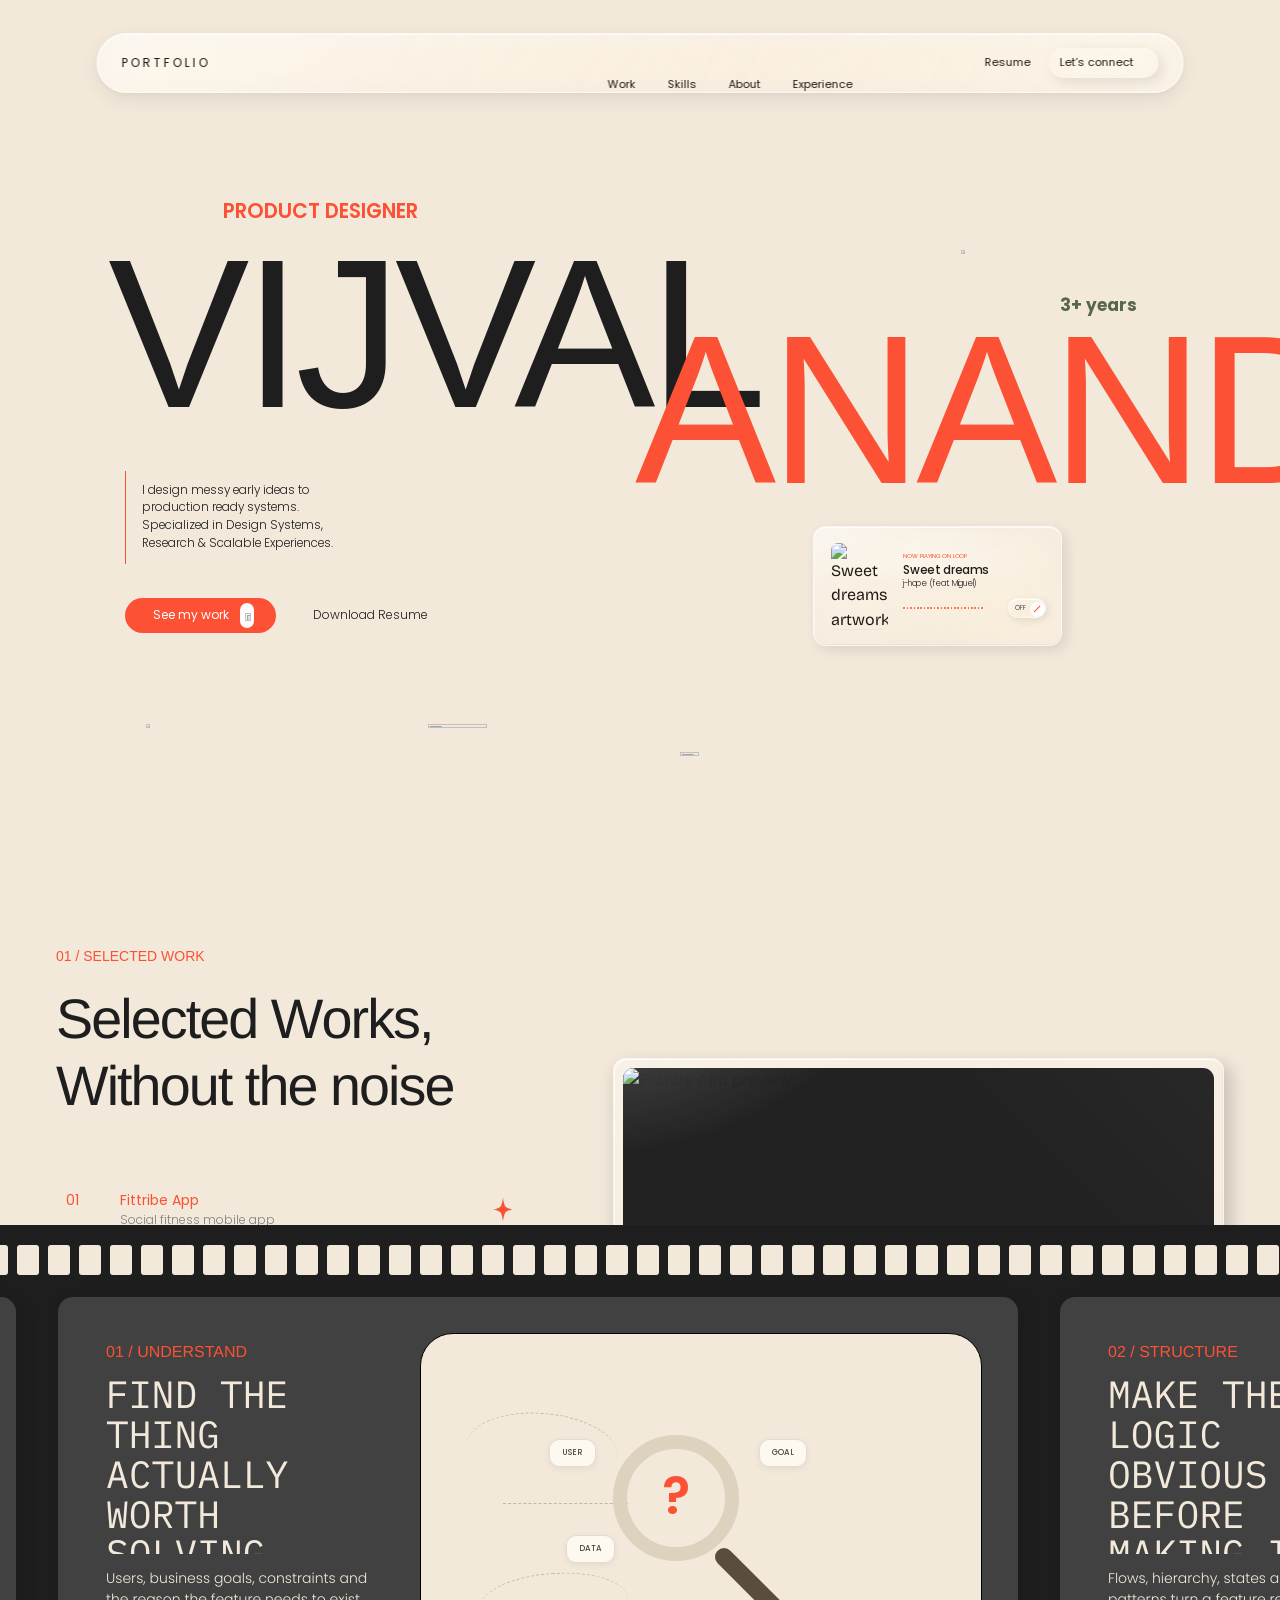
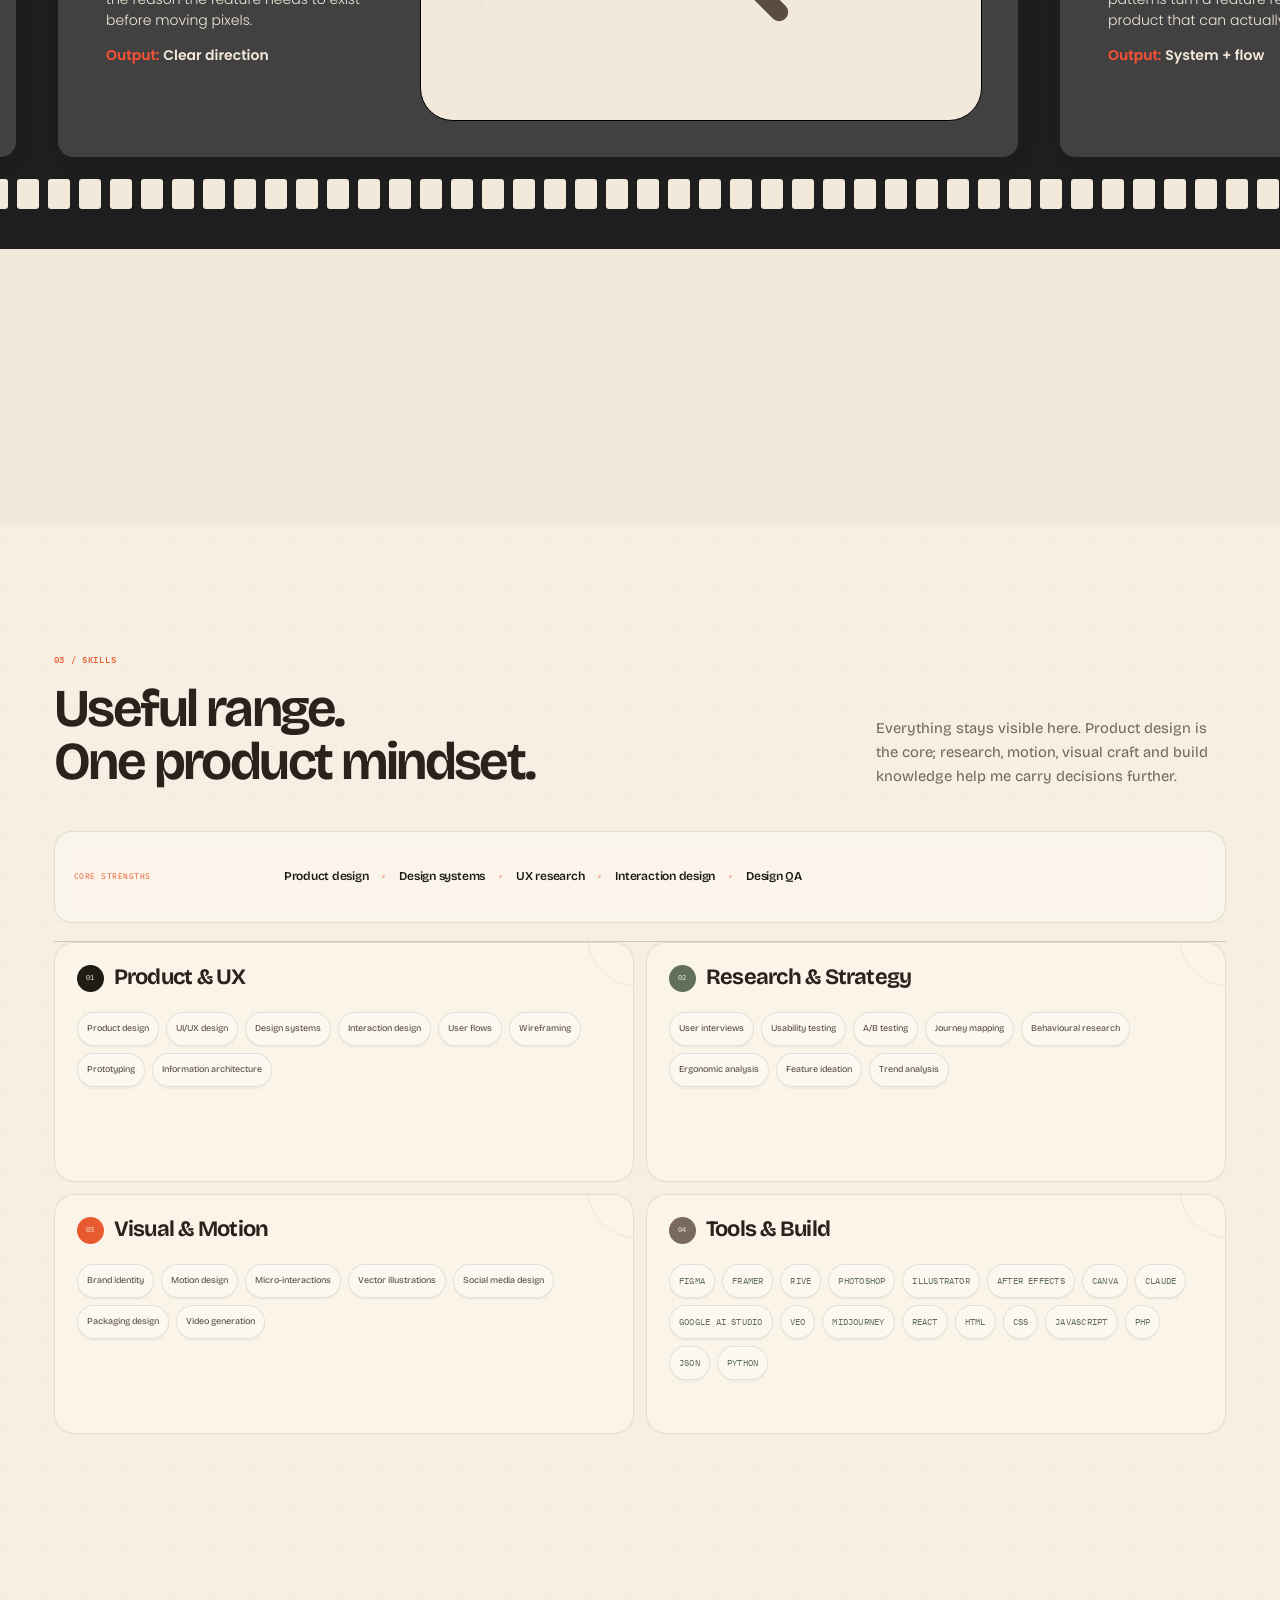
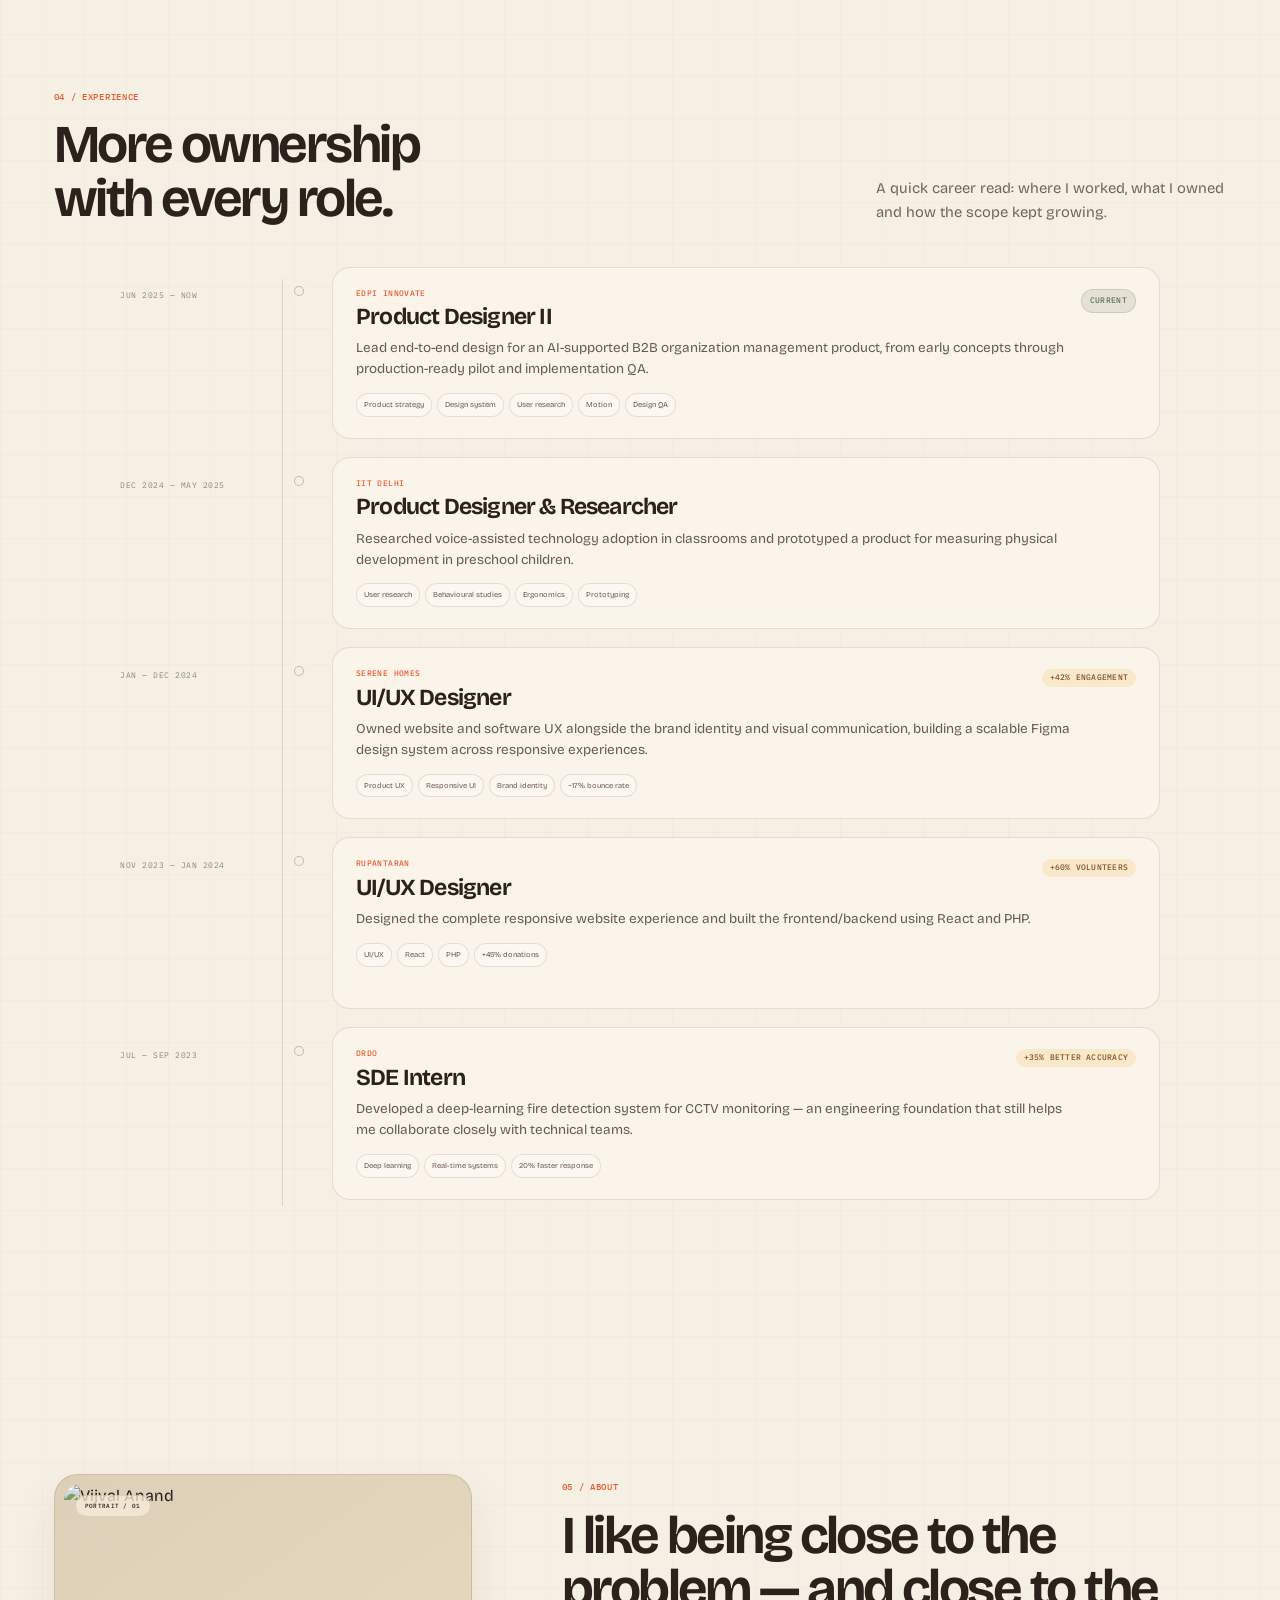
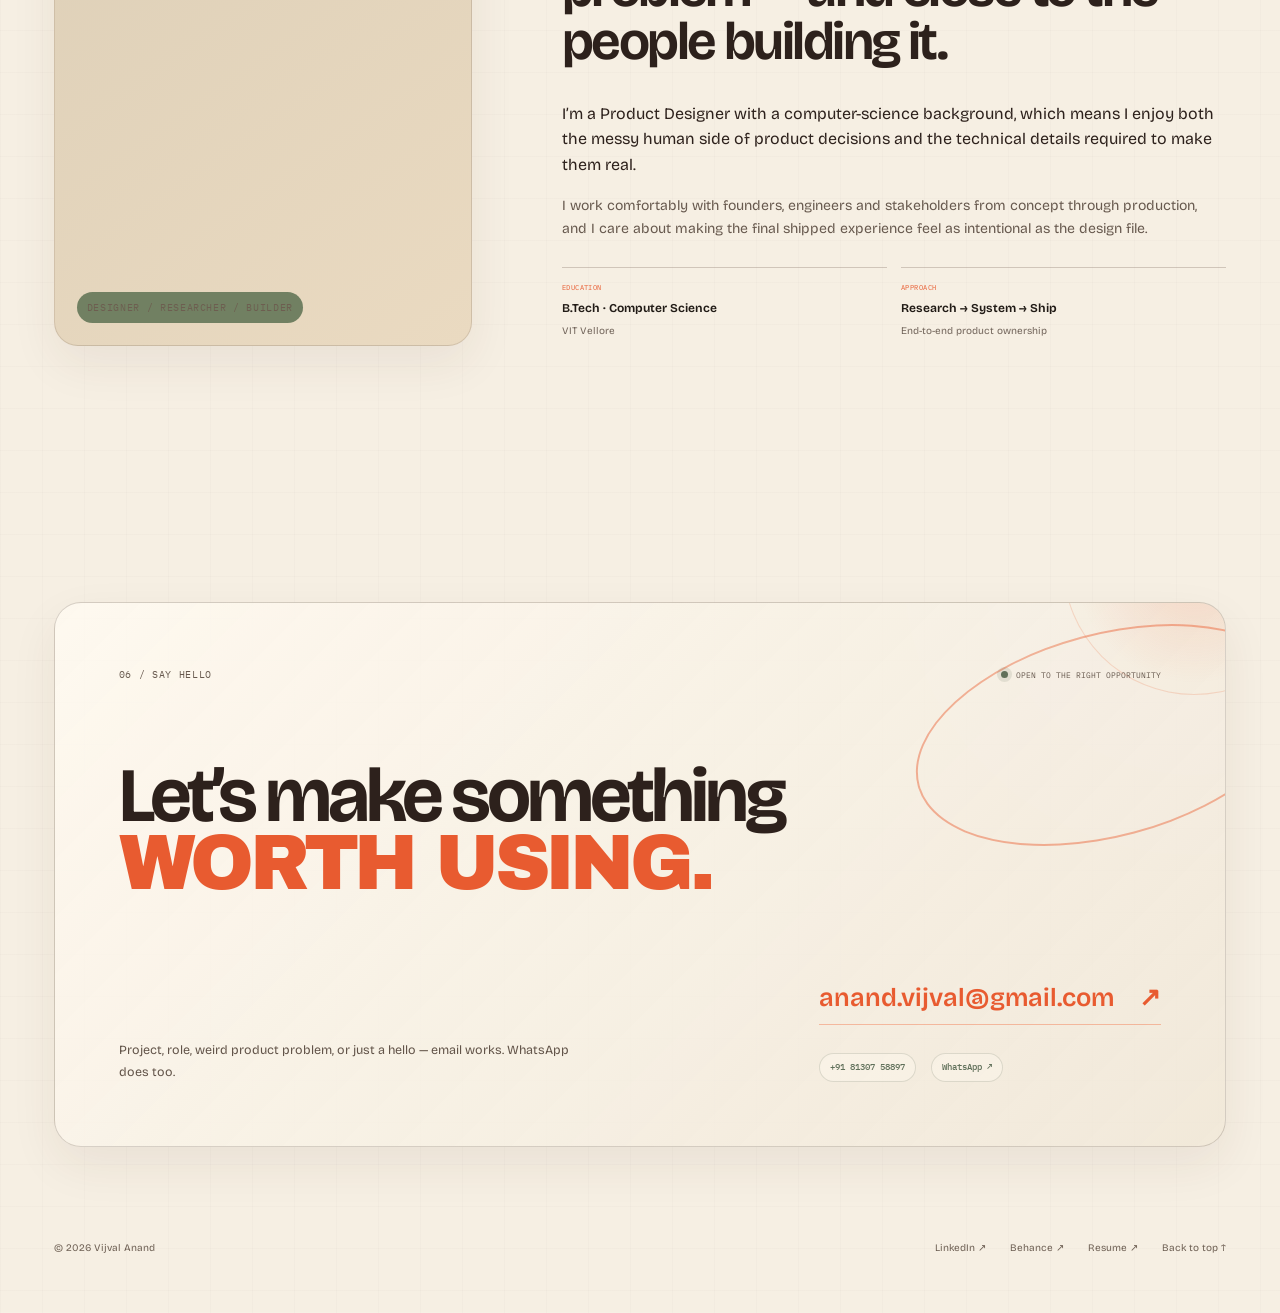
==== commit 97d42c64: "Add files via upload" ====
--- a/_scale-source/index.html
+++ b/_scale-source/index.html
@@ -14,7 +14,7 @@
   <link rel="stylesheet" href="retro-fusion.css" />
   <link rel="stylesheet" href="refine.css" />
   <link rel="stylesheet" href="polish.css" />
-  <link href="https://fonts.googleapis.com/css2?family=Inter:wght@400&family=Poppins:wght@300;400;500;600;700&display=swap" rel="stylesheet">
+  <link href="https://fonts.googleapis.com/css2?family=Poppins:wght@300;400;500;600;700&display=swap" rel="stylesheet">
   <link rel="stylesheet" href="figma-hero.css" />
   <link href="https://fonts.cdnfonts.com/css/zillah-modern" rel="stylesheet">
   <link rel="preload" as="image" href="assets/figma-work/fittribe-thumbnail.webp" type="image/webp" fetchpriority="high">
--- a/_scale-source/figma-hero.css
+++ b/_scale-source/figma-hero.css
@@ -59,7 +59,7 @@
   box-shadow:0 3px 9.6px 1px rgba(0,0,0,.08), inset 0 1px 0 rgba(255,255,255,.22);
   -webkit-backdrop-filter:blur(16px) saturate(1.04);
   backdrop-filter:blur(16px) saturate(1.04);
-  font-family:Inter,Arial,sans-serif;
+  font-family:Poppins,Arial,sans-serif;
   box-sizing:border-box;
 }
 .figma-nav::before,
@@ -864,7 +864,7 @@
   justify-content:center;
   height:30px;
   padding:0;
-  font:400 11px/1.2 Inter,Arial,sans-serif;
+  font:400 11px/1.2 Poppins,Arial,sans-serif;
   color:var(--fh-ink);
   white-space:nowrap;
   text-decoration:none;
